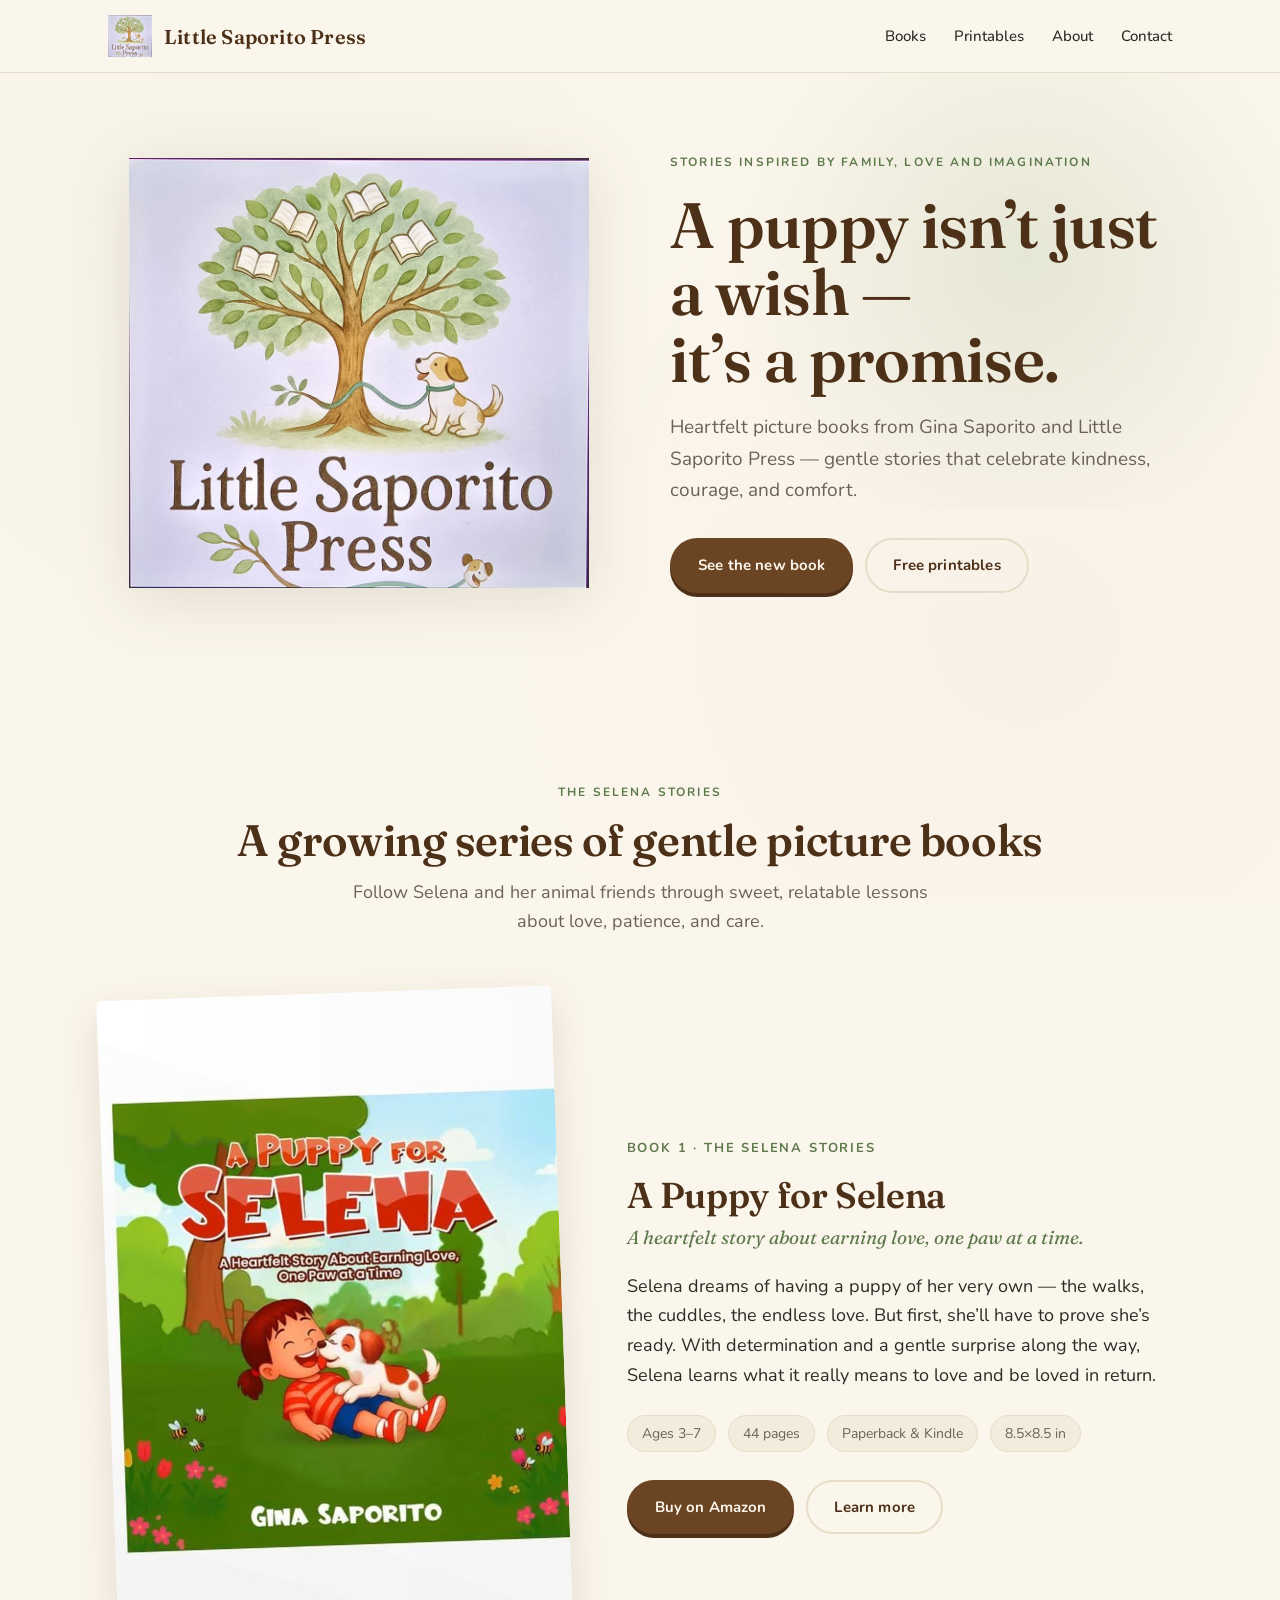
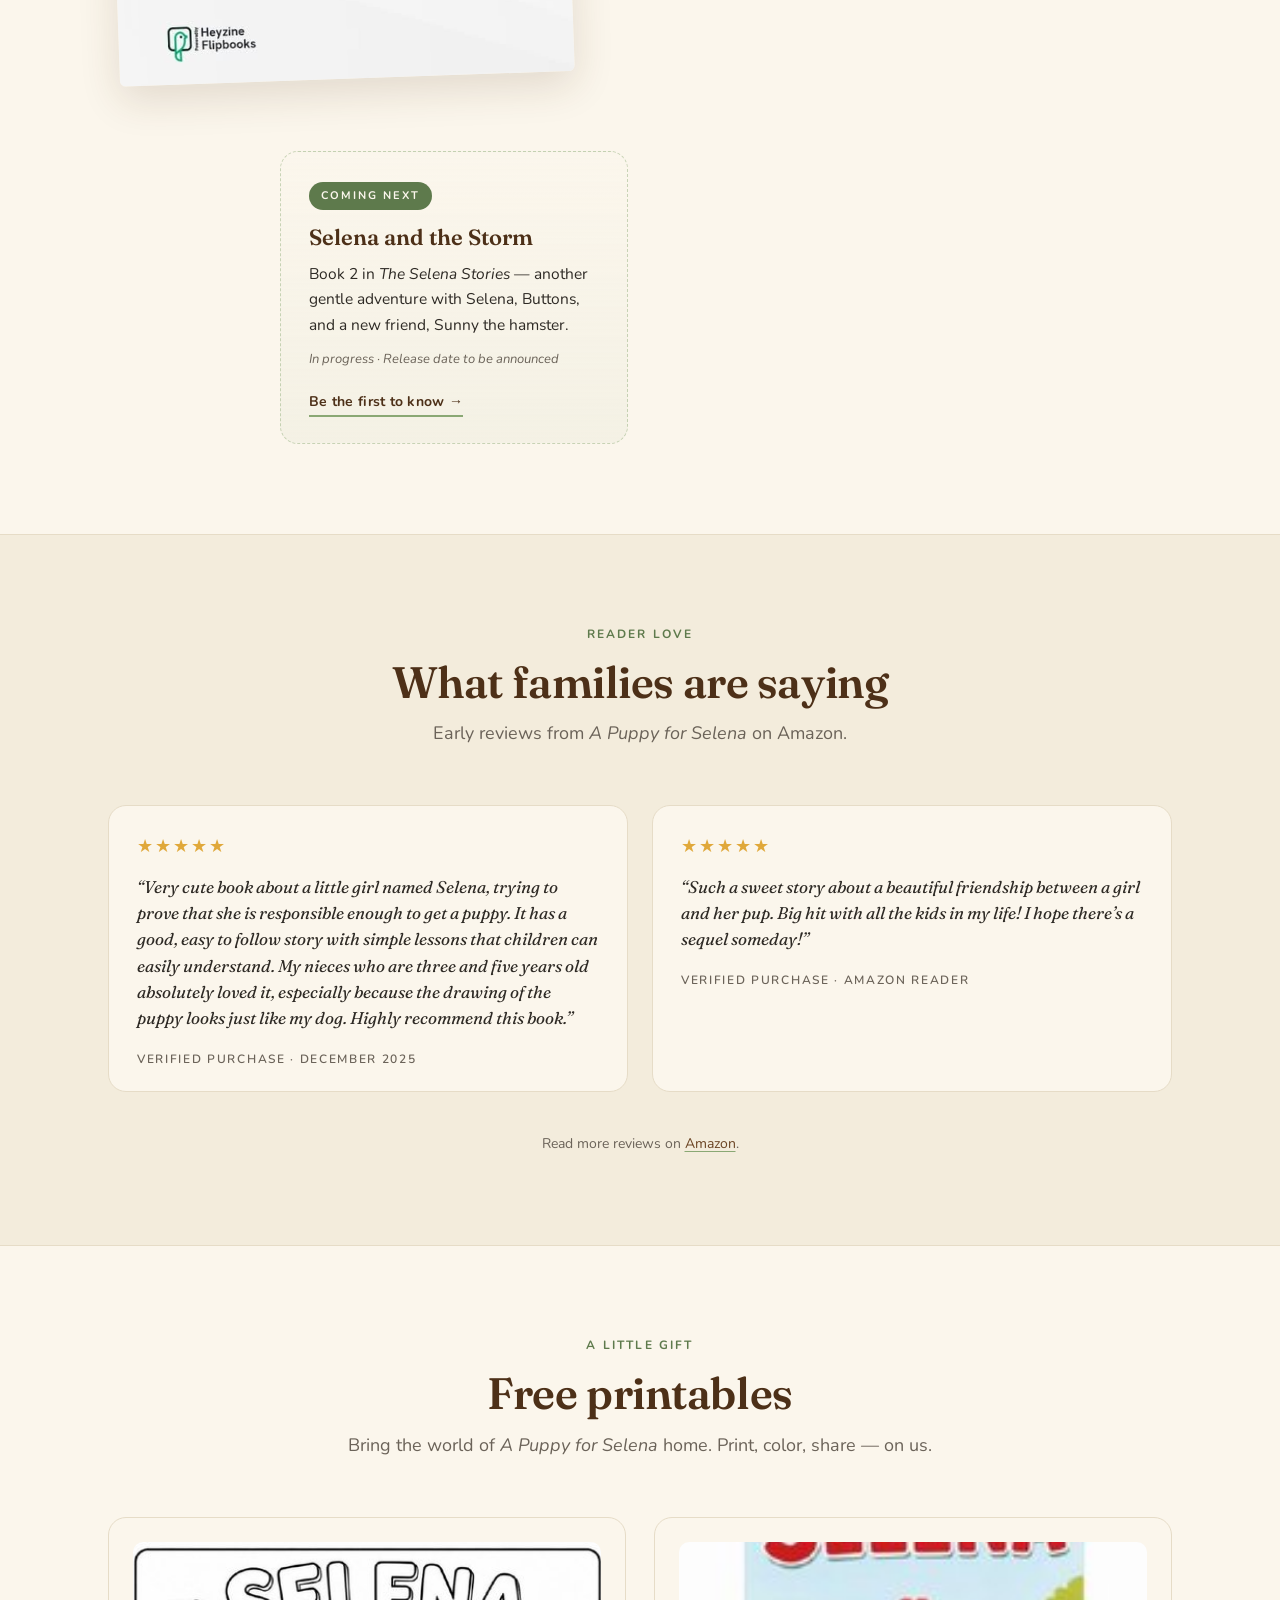
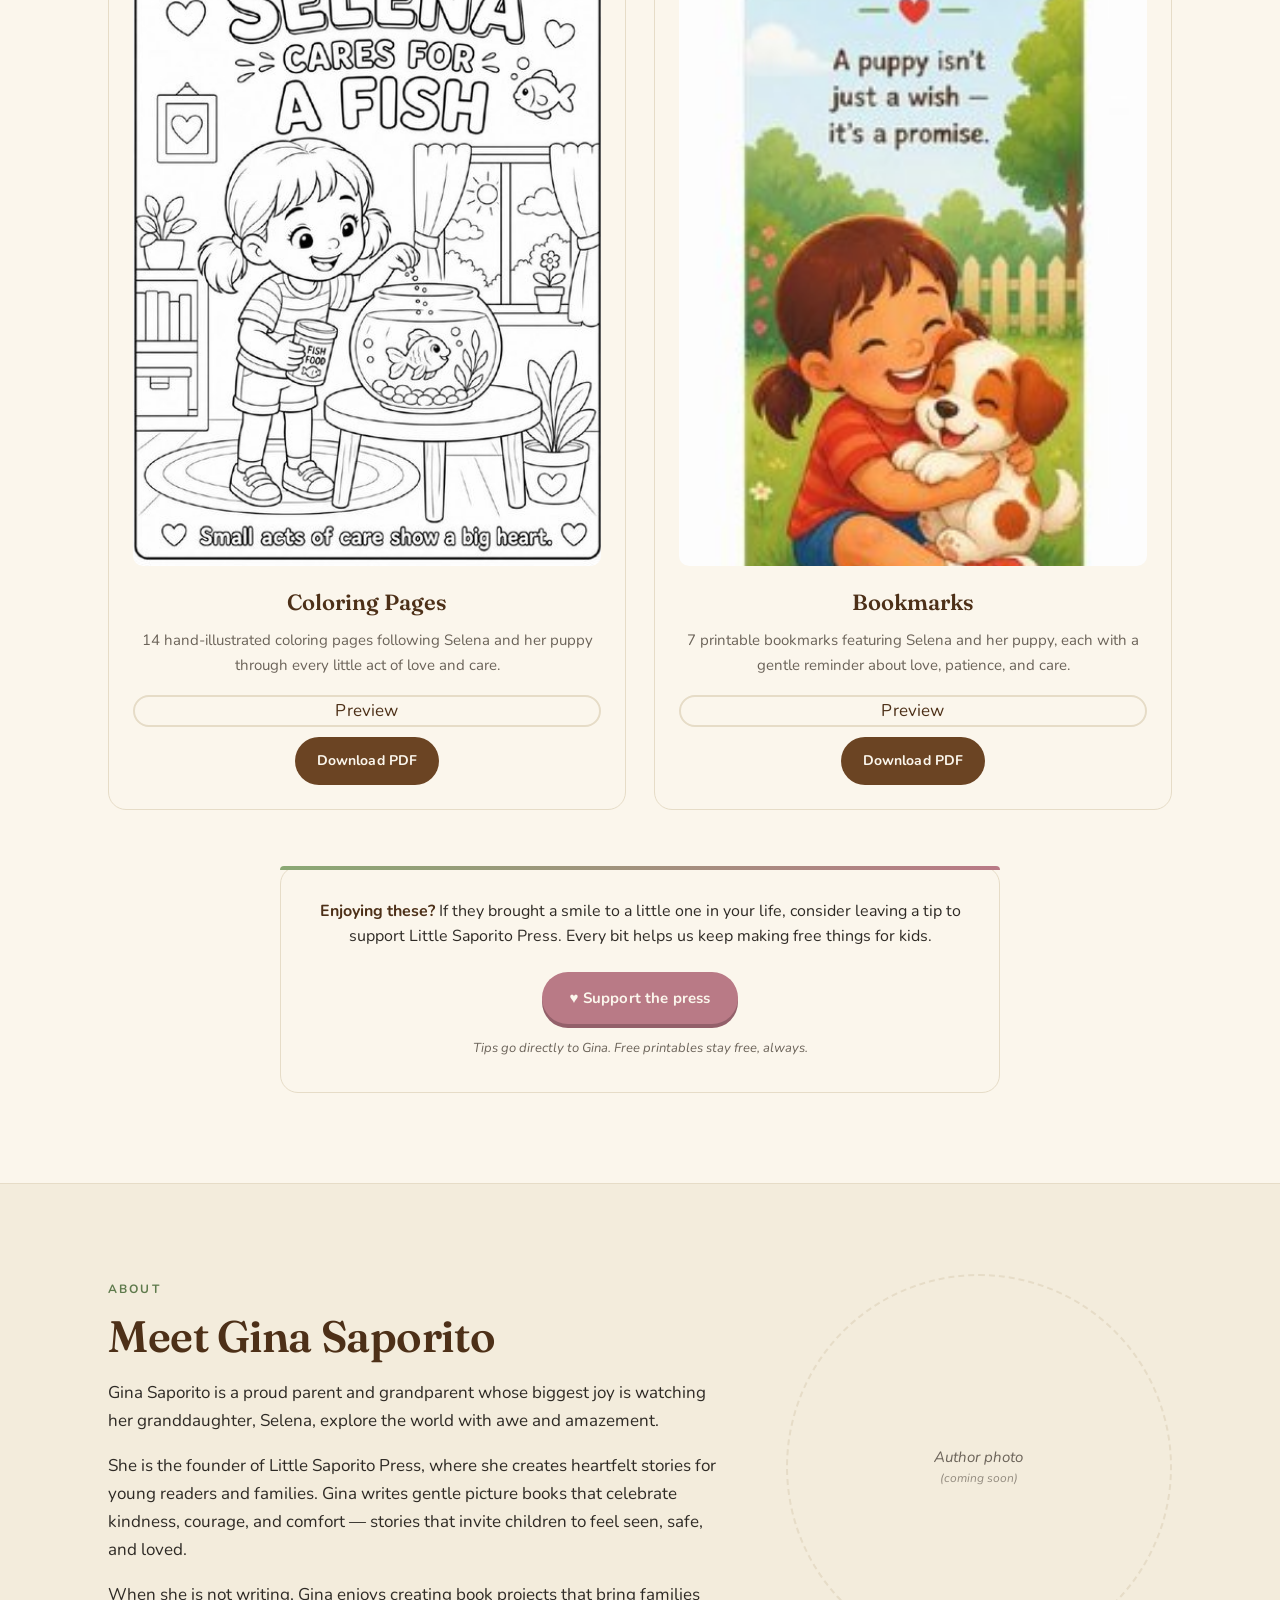
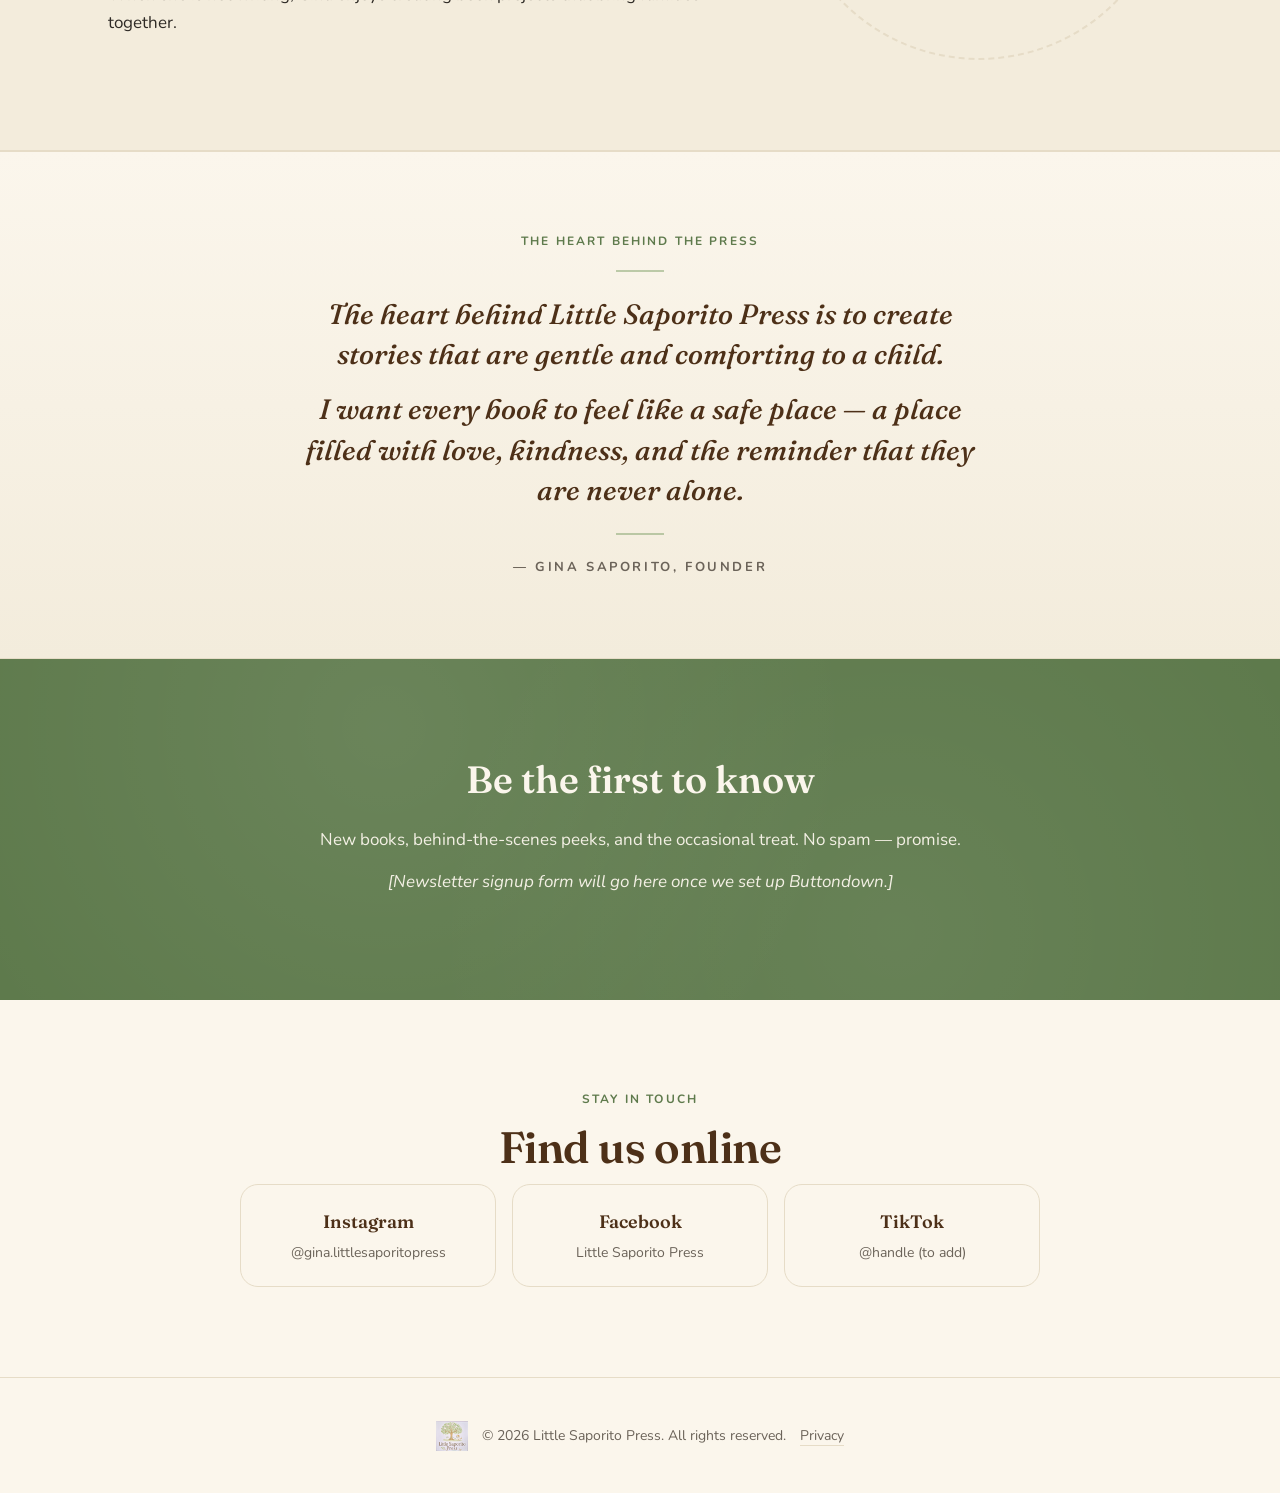
==== index.html @ 1e05969a "second.5 update" ====
<!DOCTYPE html>
<html lang="en">
<head>
  <meta charset="UTF-8" />
  <meta name="viewport" content="width=device-width, initial-scale=1.0" />

  <!-- SEO basics -->
  <title>Little Saporito Press &mdash; Children&rsquo;s Books by Gina Saporito</title>
  <meta name="description" content="Stories inspired by family, love and imagination. Gentle picture books, free printable coloring pages, and bookmarks by Gina Saporito and Little Saporito Press, home of A Puppy for Selena and The Selena Stories." />
  <meta name="author" content="Gina Saporito" />
  <link rel="canonical" href="https://littlesaporitopress.com/" />

  <!-- Favicons -->
  <link rel="icon" type="image/png" sizes="32x32" href="images/favicon-32.png" />
  <link rel="apple-touch-icon" sizes="180x180" href="images/favicon-180.png" />

  <!-- Open Graph (Facebook, LinkedIn, iMessage, Slack, etc.) -->
  <meta property="og:type" content="website" />
  <meta property="og:url" content="https://littlesaporitopress.com/" />
  <meta property="og:title" content="Little Saporito Press &mdash; Children&rsquo;s Books by Gina Saporito" />
  <meta property="og:description" content="Stories inspired by family, love and imagination. Free printables and the picture book A Puppy for Selena." />
  <meta property="og:image" content="https://littlesaporitopress.com/images/og-share.jpg" />
  <meta property="og:image:width" content="1200" />
  <meta property="og:image:height" content="630" />
  <meta property="og:site_name" content="Little Saporito Press" />

  <!-- Twitter Card -->
  <meta name="twitter:card" content="summary_large_image" />
  <meta name="twitter:title" content="Little Saporito Press &mdash; Children&rsquo;s Books by Gina Saporito" />
  <meta name="twitter:description" content="Stories inspired by family, love and imagination. Home of A Puppy for Selena." />
  <meta name="twitter:image" content="https://littlesaporitopress.com/images/og-share.jpg" />

  <!-- Structured data: tells Google this is an author/publisher site -->
  <script type="application/ld+json">
  {
    "@context": "https://schema.org",
    "@type": "Organization",
    "name": "Little Saporito Press",
    "url": "https://littlesaporitopress.com/",
    "logo": "https://littlesaporitopress.com/images/logo.png",
    "founder": {
      "@type": "Person",
      "name": "Gina Saporito"
    },
    "sameAs": [
      "https://www.instagram.com/gina.littlesaporitopress",
      "https://www.facebook.com/people/Little-Saporito-Press/61582445733881/"
    ]
  }
  </script>

  <!-- Fonts: Fraunces is a warm, storybook-feeling serif; Nunito is rounded and friendly for body text -->
  <link rel="preconnect" href="https://fonts.googleapis.com" />
  <link rel="preconnect" href="https://fonts.gstatic.com" crossorigin />
  <link href="https://fonts.googleapis.com/css2?family=Fraunces:opsz,wght@9..144,500;9..144,600;9..144,700&family=Nunito:wght@400;500;600;700&display=swap" rel="stylesheet" />

  <link rel="stylesheet" href="style.css" />
</head>
<body>
  <header class="site-header">
    <div class="container header-inner">
      <a href="#top" class="logo-link" aria-label="Little Saporito Press home">
        <img src="images/logo.png" alt="" class="logo-mark" />
        <span class="logo-text">Little Saporito Press</span>
      </a>
      <nav class="nav" aria-label="Main">
        <a href="#books">Books</a>
        <a href="#printables">Printables</a>
        <a href="#about">About</a>
        <a href="#contact">Contact</a>
      </nav>
    </div>
  </header>

  <main id="top">
    <!-- HERO -->
    <section class="hero">
      <div class="container hero-inner">
        <div class="hero-art">
          <img src="images/logo.png" alt="Little Saporito Press logo: a watercolor tree with open books in its leaves and a small puppy on a leash beneath it." />
        </div>
        <div class="hero-copy">
          <p class="eyebrow">Stories inspired by family, love and imagination</p>
          <h1 class="hero-title">A puppy isn&rsquo;t just a wish &mdash;<br/>it&rsquo;s a promise.</h1>
          <p class="hero-tagline">Heartfelt picture books from Gina Saporito and Little Saporito Press &mdash; gentle stories that celebrate kindness, courage, and comfort.</p>
          <div class="hero-actions">
            <a href="#books" class="btn btn-primary">See the new book</a>
            <a href="#printables" class="btn btn-ghost">Free printables</a>
          </div>
        </div>
      </div>
      <!-- soft watercolor-paper feel handled in CSS -->
    </section>

    <!-- BOOKS -->
    <section id="books" class="section">
      <div class="container">
        <p class="section-eyebrow">The Selena Stories</p>
        <h2 class="section-title">A growing series of gentle picture books</h2>
        <p class="section-sub">Follow Selena and her animal friends through sweet, relatable lessons about love, patience, and care.</p>

        <div class="feature-book">
          <a href="book-puppy-for-selena.html" class="feature-book-cover">
            <img src="images/book-cover-puppy-for-selena.png" alt="Cover of A Puppy for Selena: a smiling girl in a red striped shirt being licked on the cheek by a brown and white puppy in a sunny park." />
          </a>
          <div class="feature-book-info">
            <p class="book-meta">Book 1 &middot; The Selena Stories</p>
            <h3 class="feature-book-title">A Puppy for Selena</h3>
            <p class="book-tagline">A heartfelt story about earning love, one paw at a time.</p>
            <p class="book-blurb">Selena dreams of having a puppy of her very own &mdash; the walks, the cuddles, the endless love. But first, she&rsquo;ll have to prove she&rsquo;s ready. With determination and a gentle surprise along the way, Selena learns what it really means to love and be loved in return.</p>
            <ul class="book-quick-facts">
              <li>Ages 3&ndash;7</li>
              <li>44 pages</li>
              <li>Paperback &amp; Kindle</li>
              <li>8.5&times;8.5 in</li>
            </ul>
            <div class="hero-actions">
              <a href="https://www.amazon.com/dp/B0G4F6BZ5H" target="_blank" rel="noopener" class="btn btn-primary">Buy on Amazon</a>
              <a href="book-puppy-for-selena.html" class="btn btn-ghost">Learn more</a>
            </div>
          </div>
        </div>

        <!-- Coming next: Book 2 teaser -->
        <div class="series-strip series-strip-single">
          <article class="series-card series-card-upcoming">
            <div class="series-card-tag series-card-tag-soon">Coming next</div>
            <h3 class="series-card-title">Selena and the Storm</h3>
            <p class="series-card-desc">Book 2 in <em>The Selena Stories</em> &mdash; another gentle adventure with Selena, Buttons, and a new friend, Sunny the hamster.</p>
            <p class="series-card-meta">In progress &middot; Release date to be announced</p>
            <a href="#contact" class="link-arrow">Be the first to know &rarr;</a>
          </article>
        </div>
      </div>
    </section>

    <!-- READER LOVE / TESTIMONIALS -->
    <section class="section section-alt">
      <div class="container">
        <p class="section-eyebrow">Reader love</p>
        <h2 class="section-title">What families are saying</h2>
        <p class="section-sub">Early reviews from <em>A Puppy for Selena</em> on Amazon.</p>

        <div class="reviews-grid">
          <article class="review-card">
            <div class="review-stars" aria-label="Five out of five stars">&#9733;&#9733;&#9733;&#9733;&#9733;</div>
            <p class="review-text">&ldquo;Very cute book about a little girl named Selena, trying to prove that she is responsible enough to get a puppy. It has a good, easy to follow story with simple lessons that children can easily understand. My nieces who are three and five years old absolutely loved it, especially because the drawing of the puppy looks just like my dog. Highly recommend this book.&rdquo;</p>
            <p class="review-meta">Verified purchase &middot; December 2025</p>
          </article>
          <article class="review-card">
            <div class="review-stars" aria-label="Five out of five stars">&#9733;&#9733;&#9733;&#9733;&#9733;</div>
            <p class="review-text">&ldquo;Such a sweet story about a beautiful friendship between a girl and her pup. Big hit with all the kids in my life! I hope there&rsquo;s a sequel someday!&rdquo;</p>
            <p class="review-meta">Verified purchase &middot; Amazon reader</p>
          </article>
        </div>

        <p class="reviews-footnote">Read more reviews on <a href="https://www.amazon.com/dp/B0G4F6BZ5H" target="_blank" rel="noopener">Amazon</a>.</p>
      </div>
    </section>

    <!-- FREE PRINTABLES -->
    <section id="printables" class="section">
      <div class="container">
        <p class="section-eyebrow">A little gift</p>
        <h2 class="section-title">Free printables</h2>
        <p class="section-sub">Bring the world of <em>A Puppy for Selena</em> home. Print, color, share &mdash; on us.</p>

        <div class="card-grid">
          <article class="card">
            <button type="button" class="card-image card-preview-trigger" data-pdf="downloads/a-puppy-for-selena-coloring-pages.pdf" data-title="Coloring Pages" aria-label="Preview the coloring pages PDF">
              <img src="images/printables/coloring-preview.jpg" alt="Preview of a coloring page from A Puppy for Selena: Selena feeding a goldfish, with the words 'Small acts of care show a big heart.'" />
              <span class="preview-overlay" aria-hidden="true">
                <span class="preview-overlay-icon">&#128270;</span>
                <span class="preview-overlay-label">Click to preview</span>
              </span>
            </button>
            <h3>Coloring Pages</h3>
            <p>14 hand-illustrated coloring pages following Selena and her puppy through every little act of love and care.</p>
            <div class="card-actions">
              <button type="button" class="btn btn-ghost btn-small card-preview-trigger" data-pdf="downloads/a-puppy-for-selena-coloring-pages.pdf" data-title="Coloring Pages">Preview</button>
              <a href="downloads/a-puppy-for-selena-coloring-pages.pdf" download class="btn btn-small">Download PDF</a>
            </div>
          </article>
          <article class="card">
            <button type="button" class="card-image card-preview-trigger" data-pdf="downloads/a-puppy-for-selena-bookmarks.pdf" data-title="Bookmarks" aria-label="Preview the bookmarks PDF">
              <img src="images/printables/bookmarks-preview.jpg" alt="Preview of a printable bookmark featuring Selena hugging her puppy, with the line 'A puppy isn't just a wish — it's a promise.'" />
              <span class="preview-overlay" aria-hidden="true">
                <span class="preview-overlay-icon">&#128270;</span>
                <span class="preview-overlay-label">Click to preview</span>
              </span>
            </button>
            <h3>Bookmarks</h3>
            <p>7 printable bookmarks featuring Selena and her puppy, each with a gentle reminder about love, patience, and care.</p>
            <div class="card-actions">
              <button type="button" class="btn btn-ghost btn-small card-preview-trigger" data-pdf="downloads/a-puppy-for-selena-bookmarks.pdf" data-title="Bookmarks">Preview</button>
              <a href="downloads/a-puppy-for-selena-bookmarks.pdf" download class="btn btn-small">Download PDF</a>
            </div>
          </article>
        </div>

        <!-- Soft support callout -->
        <div class="support-callout">
          <p class="support-text">
            <strong>Enjoying these?</strong>
            If they brought a smile to a little one in your life, consider leaving a tip to support Little Saporito Press. Every bit helps us keep making free things for kids.
          </p>
          <a href="https://ko-fi.com/littlesaporitopress" target="_blank" rel="noopener" class="btn btn-support">
            <span aria-hidden="true">&#9829;</span> Support the press
          </a>
          <p class="support-note">Tips go directly to Gina. Free printables stay free, always.</p>
        </div>
      </div>
    </section>

    <!-- ABOUT -->
    <section id="about" class="section section-alt">
      <div class="container about-grid">
        <div class="about-text">
          <p class="section-eyebrow">About</p>
          <h2 class="section-title section-title-left">Meet Gina Saporito</h2>
          <p>Gina Saporito is a proud parent and grandparent whose biggest joy is watching her granddaughter, Selena, explore the world with awe and amazement.</p>
          <p>She is the founder of Little Saporito Press, where she creates heartfelt stories for young readers and families. Gina writes gentle picture books that celebrate kindness, courage, and comfort &mdash; stories that invite children to feel seen, safe, and loved.</p>
          <p>When she is not writing, Gina enjoys creating book projects that bring families together.</p>
        </div>
        <div class="about-aside">
          <div class="about-photo placeholder">Author photo<br/><span class="placeholder-sub">(coming soon)</span></div>
        </div>
      </div>
    </section>

    <!-- MISSION / HEART BEHIND THE PRESS -->
    <section class="section section-mission">
      <div class="container mission-wrap">
        <p class="section-eyebrow">The heart behind the press</p>
        <blockquote class="mission-quote">
          <p>The heart behind Little Saporito Press is to create stories that are gentle and comforting to a child.</p>
          <p>I want every book to feel like a safe place &mdash; a place filled with love, kindness, and the reminder that they are never alone.</p>
        </blockquote>
        <p class="mission-attribution">&mdash; Gina Saporito, founder</p>
      </div>
    </section>

    <!-- NEWSLETTER -->
    <section class="section section-accent">
      <div class="container newsletter">
        <h2>Be the first to know</h2>
        <p>New books, behind-the-scenes peeks, and the occasional treat. No spam &mdash; promise.</p>
        <p class="placeholder-note">[Newsletter signup form will go here once we set up Buttondown.]</p>
      </div>
    </section>

    <!-- CONTACT / SOCIALS -->
    <section id="contact" class="section">
      <div class="container contact">
        <p class="section-eyebrow">Stay in touch</p>
        <h2 class="section-title">Find us online</h2>
        <ul class="social-list">
          <li>
            <a href="https://www.instagram.com/gina.littlesaporitopress" target="_blank" rel="noopener">
              <span class="social-name">Instagram</span>
              <span class="social-handle">@gina.littlesaporitopress</span>
            </a>
          </li>
          <li>
            <a href="https://www.facebook.com/people/Little-Saporito-Press/61582445733881/" target="_blank" rel="noopener">
              <span class="social-name">Facebook</span>
              <span class="social-handle">Little Saporito Press</span>
            </a>
          </li>
          <li>
            <a href="#" target="_blank" rel="noopener">
              <span class="social-name">TikTok</span>
              <span class="social-handle">@handle (to add)</span>
            </a>
          </li>
        </ul>
      </div>
    </section>
  </main>

  <footer class="site-footer">
    <div class="container footer-inner">
      <img src="images/logo.png" alt="" class="footer-mark" />
      <p>&copy; <span id="year"></span> Little Saporito Press. All rights reserved.</p>
      <p class="footer-links"><a href="privacy.html">Privacy</a></p>
    </div>
  </footer>

  <!-- PDF Preview Modal -->
  <div class="pdf-modal" id="pdfModal" aria-hidden="true" role="dialog" aria-modal="true" aria-labelledby="pdfModalTitle">
    <div class="pdf-modal-backdrop" data-close-modal></div>
    <div class="pdf-modal-panel" role="document">
      <div class="pdf-modal-header">
        <h2 class="pdf-modal-title" id="pdfModalTitle">Preview</h2>
        <div class="pdf-modal-actions">
          <a href="#" class="btn btn-small pdf-modal-download" download>Download PDF</a>
          <a href="#" class="btn btn-ghost btn-small pdf-modal-newtab" target="_blank" rel="noopener">Open in new tab</a>
          <button type="button" class="pdf-modal-close" aria-label="Close preview" data-close-modal>&times;</button>
        </div>
      </div>
      <div class="pdf-modal-frame-wrap">
        <iframe class="pdf-modal-iframe" title="PDF preview"></iframe>
      </div>
    </div>
  </div>

  <script src="script.js"></script>
</body>
</html>
---- style.css ----
/* =====================================================
   Little Saporito Press
   Storybook-feeling palette pulled from the logo:
   sage green, warm cream paper, tree-bark brown,
   a touch of dusty rose accent.
   ===================================================== */

:root {
  /* Colors */
  --paper:        #fbf6ec;   /* warm cream, like aged book paper */
  --paper-soft:   #f3ecdc;   /* slightly deeper for alt sections */
  --ink:          #2e2a25;   /* warm near-black for body text */
  --ink-soft:     #6b6359;   /* muted brown-grey for secondary text */
  --bark:         #6b4423;   /* tree-bark brown, primary accent */
  --bark-deep:    #4d3018;   /* darker hover state */
  --leaf:         #8aa874;   /* sage green from the leaves */
  --leaf-deep:    #5e7a4c;   /* deeper sage */
  --rose:         #b97a86;   /* dusty rose from the logo border */
  --line:         #e6dcc7;   /* subtle border lines */

  /* Type */
  --font-display: "Fraunces", Georgia, "Iowan Old Style", serif;
  --font-body:    "Nunito", -apple-system, BlinkMacSystemFont, "Segoe UI", sans-serif;

  /* Layout */
  --radius:       10px;
  --radius-lg:    18px;
  --max-width:    1120px;
  --shadow-soft:  0 6px 24px rgba(77, 48, 24, 0.08);
  --shadow-lift:  0 14px 40px rgba(77, 48, 24, 0.14);
}

* { box-sizing: border-box; }

html { scroll-behavior: smooth; }

body {
  margin: 0;
  font-family: var(--font-body);
  font-size: 17px;
  line-height: 1.65;
  color: var(--ink);
  background-color: var(--paper);
  /* Subtle paper-grain texture using layered radial gradients — no images needed */
  background-image:
    radial-gradient(circle at 20% 30%, rgba(138, 168, 116, 0.05) 0%, transparent 40%),
    radial-gradient(circle at 80% 70%, rgba(185, 122, 134, 0.04) 0%, transparent 45%);
  background-attachment: fixed;
}

img { max-width: 100%; height: auto; display: block; }

.container {
  max-width: var(--max-width);
  margin: 0 auto;
  padding: 0 28px;
}

/* ---------- Header ---------- */
.site-header {
  position: sticky;
  top: 0;
  z-index: 50;
  background: rgba(251, 246, 236, 0.92);
  backdrop-filter: blur(8px);
  -webkit-backdrop-filter: blur(8px);
  border-bottom: 1px solid var(--line);
}
.header-inner {
  display: flex;
  align-items: center;
  justify-content: space-between;
  padding: 14px 28px;
}
.logo-link {
  display: flex;
  align-items: center;
  gap: 12px;
  text-decoration: none;
  color: var(--bark-deep);
}
.logo-mark {
  width: 44px;
  height: 44px;
  object-fit: contain;
}
.logo-text {
  font-family: var(--font-display);
  font-weight: 600;
  font-size: 20px;
  letter-spacing: 0.01em;
}
.nav { display: flex; gap: 28px; }
.nav a {
  text-decoration: none;
  color: var(--ink);
  font-weight: 500;
  font-size: 15px;
  position: relative;
  padding: 4px 0;
}
.nav a::after {
  content: "";
  position: absolute;
  left: 0; right: 0; bottom: -2px;
  height: 2px;
  background: var(--leaf);
  transform: scaleX(0);
  transform-origin: left;
  transition: transform 0.25s ease;
}
.nav a:hover { color: var(--bark-deep); }
.nav a:hover::after { transform: scaleX(1); }

/* ---------- Hero ---------- */
.hero {
  padding: 80px 0 100px;
  position: relative;
  overflow: hidden;
}
.hero::before {
  /* soft sage glow behind the logo art */
  content: "";
  position: absolute;
  top: -10%;
  right: -10%;
  width: 60%;
  height: 80%;
  background: radial-gradient(circle, rgba(138, 168, 116, 0.18) 0%, transparent 65%);
  pointer-events: none;
  z-index: 0;
}
.hero-inner {
  display: grid;
  grid-template-columns: 1fr 1fr;
  gap: 60px;
  align-items: center;
  position: relative;
  z-index: 1;
}
.hero-art {
  display: flex;
  justify-content: center;
  align-items: center;
}
.hero-art img {
  max-width: 460px;
  width: 100%;
  filter: drop-shadow(0 12px 30px rgba(77, 48, 24, 0.12));
  animation: float 8s ease-in-out infinite;
}
@keyframes float {
  0%, 100% { transform: translateY(0); }
  50%      { transform: translateY(-10px); }
}
.eyebrow {
  text-transform: uppercase;
  letter-spacing: 0.18em;
  font-size: 12px;
  font-weight: 700;
  color: var(--leaf-deep);
  margin: 0 0 18px;
}
.hero-title {
  font-family: var(--font-display);
  font-weight: 600;
  font-size: clamp(40px, 5.5vw, 64px);
  line-height: 1.05;
  letter-spacing: -0.01em;
  margin: 0 0 20px;
  color: var(--bark-deep);
}
.hero-tagline {
  font-size: 19px;
  color: var(--ink-soft);
  max-width: 520px;
  margin: 0 0 32px;
}
.hero-actions {
  display: flex;
  gap: 12px;
  flex-wrap: wrap;
}

/* ---------- Buttons ---------- */
.btn {
  display: inline-block;
  padding: 13px 26px;
  border-radius: 999px;
  font-family: var(--font-body);
  font-weight: 700;
  font-size: 15px;
  text-decoration: none;
  border: 2px solid transparent;
  cursor: pointer;
  transition: transform 0.15s ease, background 0.2s ease, color 0.2s ease, border-color 0.2s ease, box-shadow 0.2s ease;
  letter-spacing: 0.01em;
}
.btn-primary {
  background: var(--bark);
  color: var(--paper);
  box-shadow: 0 4px 0 var(--bark-deep);
}
.btn-primary:hover {
  background: var(--bark-deep);
  transform: translateY(-2px);
  box-shadow: 0 6px 0 var(--bark-deep);
}
.btn-primary:active { transform: translateY(2px); box-shadow: 0 2px 0 var(--bark-deep); }
.btn-ghost {
  background: transparent;
  color: var(--bark-deep);
  border-color: var(--line);
}
.btn-ghost:hover {
  border-color: var(--bark);
  background: rgba(107, 68, 35, 0.04);
}
.btn-small {
  padding: 10px 20px;
  font-size: 14px;
  background: var(--bark);
  color: var(--paper);
  border-radius: 999px;
  text-decoration: none;
  display: inline-block;
  font-weight: 700;
  transition: background 0.2s ease;
}
.btn-small:hover { background: var(--bark-deep); }

/* ---------- Sections ---------- */
.section {
  padding: 90px 0;
  position: relative;
}
.section-alt {
  background: var(--paper-soft);
  border-top: 1px solid var(--line);
  border-bottom: 1px solid var(--line);
}
.section-accent {
  background: var(--leaf-deep);
  color: var(--paper);
  text-align: center;
  position: relative;
  overflow: hidden;
}
.section-accent::before {
  content: "";
  position: absolute;
  inset: 0;
  background: radial-gradient(circle at 30% 20%, rgba(255,255,255,0.08) 0%, transparent 50%),
              radial-gradient(circle at 70% 80%, rgba(255,255,255,0.06) 0%, transparent 50%);
  pointer-events: none;
}
.section-eyebrow {
  text-transform: uppercase;
  letter-spacing: 0.18em;
  font-size: 12px;
  font-weight: 700;
  color: var(--leaf-deep);
  margin: 0 0 12px;
  text-align: center;
}
.section-title {
  font-family: var(--font-display);
  font-weight: 600;
  font-size: clamp(32px, 4vw, 44px);
  line-height: 1.15;
  margin: 0 0 12px;
  text-align: center;
  color: var(--bark-deep);
  letter-spacing: -0.01em;
}
.section-title-left { text-align: left; }
.section-sub {
  text-align: center;
  font-size: 18px;
  color: var(--ink-soft);
  max-width: 600px;
  margin: 0 auto 56px;
}

/* ---------- Featured book layout ---------- */
.feature-book {
  display: grid;
  grid-template-columns: 1fr 1.2fr;
  gap: 64px;
  align-items: center;
  margin-top: 40px;
}
.feature-book-cover {
  position: relative;
}
.feature-book-cover img {
  border-radius: 6px;
  box-shadow: var(--shadow-lift);
  transform: rotate(-2deg);
  transition: transform 0.4s ease;
}
.feature-book-cover:hover img { transform: rotate(0deg) scale(1.02); }
.book-meta {
  font-size: 13px;
  text-transform: uppercase;
  letter-spacing: 0.14em;
  color: var(--leaf-deep);
  font-weight: 700;
  margin: 0 0 16px;
}
.book-blurb {
  font-size: 18px;
  margin: 0 0 24px;
  color: var(--ink);
}
.book-quick-facts {
  list-style: none;
  padding: 0;
  margin: 0 0 28px;
  display: flex;
  flex-wrap: wrap;
  gap: 12px;
}
.book-quick-facts li {
  background: var(--paper-soft);
  border: 1px solid var(--line);
  padding: 6px 14px;
  border-radius: 999px;
  font-size: 14px;
  color: var(--ink-soft);
}

/* ---------- Card grid (shop) ---------- */
.card-grid {
  display: grid;
  grid-template-columns: repeat(auto-fit, minmax(280px, 1fr));
  gap: 28px;
}
.card {
  background: var(--paper);
  border: 1px solid var(--line);
  border-radius: var(--radius-lg);
  padding: 24px;
  text-align: center;
  transition: transform 0.25s ease, box-shadow 0.25s ease;
}
.card:hover {
  transform: translateY(-4px);
  box-shadow: var(--shadow-soft);
}
.card h3 {
  font-family: var(--font-display);
  font-weight: 600;
  margin: 18px 0 8px;
  font-size: 22px;
  color: var(--bark-deep);
}
.card p {
  color: var(--ink-soft);
  margin: 0 0 18px;
  font-size: 15px;
}
.card-image {
  aspect-ratio: 3/4;
  border-radius: var(--radius);
  background: var(--paper-soft);
  display: flex;
  align-items: center;
  justify-content: center;
  color: var(--ink-soft);
  font-size: 14px;
  overflow: hidden;
}
/* Only show dashed border on actual placeholders */
.card-image.placeholder {
  border: 2px dashed var(--line);
  font-style: italic;
}
/* When the card-image contains a real image, fill the box */
.card-image img {
  width: 100%;
  height: 100%;
  object-fit: cover;
  display: block;
  transition: transform 0.4s ease;
}
.card:hover .card-image img {
  transform: scale(1.04);
}

/* ---------- Support / Ko-fi callout ---------- */
.support-callout {
  margin-top: 56px;
  background: var(--paper);
  border: 1px solid var(--line);
  border-radius: var(--radius-lg);
  padding: 32px 36px;
  text-align: center;
  max-width: 720px;
  margin-left: auto;
  margin-right: auto;
  position: relative;
}
.support-callout::before {
  content: "";
  position: absolute;
  top: -1px; left: -1px; right: -1px;
  height: 4px;
  background: linear-gradient(90deg, var(--leaf), var(--rose));
  border-radius: var(--radius-lg) var(--radius-lg) 0 0;
}
.support-text {
  font-size: 16px;
  color: var(--ink);
  margin: 0 0 22px;
  line-height: 1.6;
}
.support-text strong {
  color: var(--bark-deep);
  font-weight: 700;
}
.btn-support {
  display: inline-block;
  background: var(--rose);
  color: var(--paper);
  padding: 12px 26px;
  border-radius: 999px;
  font-weight: 700;
  font-size: 15px;
  text-decoration: none;
  border: 2px solid transparent;
  transition: transform 0.15s ease, background 0.2s ease, box-shadow 0.2s ease;
  box-shadow: 0 4px 0 #93606a;
}
.btn-support:hover {
  background: #a86974;
  transform: translateY(-2px);
  box-shadow: 0 6px 0 #93606a;
}
.btn-support:active {
  transform: translateY(2px);
  box-shadow: 0 2px 0 #93606a;
}
.support-note {
  margin: 14px 0 0;
  font-size: 13px;
  color: var(--ink-soft);
  font-style: italic;
}

/* ---------- About ---------- */
.about-grid {
  display: grid;
  grid-template-columns: 1.6fr 1fr;
  gap: 60px;
  align-items: center;
}
.about-text .section-eyebrow { text-align: left; }
.about-photo {
  aspect-ratio: 1;
  border-radius: 50%;
  background: var(--paper-soft);
  display: flex;
  flex-direction: column;
  align-items: center;
  justify-content: center;
  color: var(--ink-soft);
  font-size: 15px;
  border: 2px dashed var(--line);
  font-style: italic;
  text-align: center;
  padding: 20px;
}
.placeholder-sub { font-size: 12px; opacity: 0.7; }

/* ---------- Newsletter ---------- */
.newsletter { position: relative; z-index: 1; }
.newsletter h2 {
  font-family: var(--font-display);
  font-weight: 600;
  font-size: clamp(28px, 3.5vw, 38px);
  margin: 0 0 14px;
  color: var(--paper);
}
.newsletter p {
  margin: 0 0 14px;
  opacity: 0.95;
  font-size: 17px;
}
.placeholder-note { font-style: italic; opacity: 0.85; font-size: 14px; }

/* ---------- Contact ---------- */
.social-list {
  list-style: none;
  padding: 0;
  margin: 0;
  display: grid;
  grid-template-columns: repeat(auto-fit, minmax(240px, 1fr));
  gap: 16px;
  max-width: 800px;
  margin-left: auto;
  margin-right: auto;
}
.social-list a {
  display: block;
  text-align: center;
  padding: 22px 18px;
  text-decoration: none;
  background: var(--paper);
  border: 1px solid var(--line);
  border-radius: var(--radius-lg);
  color: var(--ink);
  transition: transform 0.2s ease, border-color 0.2s ease, box-shadow 0.2s ease;
}
.social-list a:hover {
  transform: translateY(-3px);
  border-color: var(--leaf);
  box-shadow: var(--shadow-soft);
}
.social-name {
  display: block;
  font-family: var(--font-display);
  font-weight: 600;
  font-size: 18px;
  color: var(--bark-deep);
  margin-bottom: 4px;
}
.social-handle {
  display: block;
  font-size: 14px;
  color: var(--ink-soft);
}

/* ---------- Footer ---------- */
.site-footer {
  border-top: 1px solid var(--line);
  padding: 32px 0;
  background: var(--paper);
}
.footer-inner {
  display: flex;
  align-items: center;
  justify-content: center;
  gap: 14px;
  font-size: 14px;
  color: var(--ink-soft);
  flex-wrap: wrap;
}
.footer-mark {
  width: 32px;
  height: 32px;
  object-fit: contain;
  opacity: 0.7;
}
.footer-links { margin: 0; }
.footer-links a {
  color: var(--ink-soft);
  text-decoration: none;
  border-bottom: 1px solid var(--line);
  transition: color 0.2s ease, border-color 0.2s ease;
}
.footer-links a:hover {
  color: var(--bark-deep);
  border-color: var(--bark);
}

/* ---------- Breadcrumb (book detail page) ---------- */
.breadcrumb-wrap {
  background: var(--paper-soft);
  border-bottom: 1px solid var(--line);
  padding: 14px 0;
}
.breadcrumb {
  margin: 0;
  font-size: 14px;
  color: var(--ink-soft);
  display: flex;
  align-items: center;
  gap: 8px;
  flex-wrap: wrap;
}
.breadcrumb a {
  color: var(--ink-soft);
  text-decoration: none;
}
.breadcrumb a:hover { color: var(--bark-deep); }
.breadcrumb span { opacity: 0.6; }

/* ---------- Book detail hero ---------- */
.book-hero { padding: 70px 0 60px; }
.book-hero-inner {
  display: grid;
  grid-template-columns: 1fr 1.4fr;
  gap: 60px;
  align-items: center;
}
.book-hero-cover img {
  border-radius: 6px;
  box-shadow: var(--shadow-lift);
  transform: rotate(-1.5deg);
  transition: transform 0.4s ease;
  max-width: 380px;
  margin: 0 auto;
}
.book-hero-cover:hover img { transform: rotate(0deg); }
.book-hero-info .hero-title {
  text-align: left;
  font-size: clamp(36px, 4.5vw, 52px);
  margin-bottom: 14px;
}
.book-hero-info .eyebrow { text-align: left; }
.book-hero-info .hero-tagline { margin-left: 0; }
.book-hero-info .hero-actions { justify-content: flex-start; }
.book-hero-info .book-quick-facts { justify-content: flex-start; }

/* ---------- Book content blocks ---------- */
.book-content-wrap {
  max-width: 760px;
}
.book-content-wrap .section-title { margin-top: 0; }
.lede {
  font-size: 22px;
  font-family: var(--font-display);
  font-weight: 500;
  color: var(--bark-deep);
  line-height: 1.4;
  margin: 0 0 24px;
}

/* Parent / teacher cards */
.parent-grid {
  display: grid;
  grid-template-columns: repeat(auto-fit, minmax(220px, 1fr));
  gap: 20px;
  margin-top: 32px;
}
.parent-card {
  background: var(--paper-soft);
  border: 1px solid var(--line);
  border-radius: var(--radius-lg);
  padding: 22px 24px;
}
.parent-card h3 {
  font-family: var(--font-display);
  font-weight: 600;
  font-size: 18px;
  margin: 0 0 8px;
  color: var(--bark-deep);
}
.parent-card p {
  margin: 0;
  font-size: 15px;
  color: var(--ink-soft);
}

/* ---------- Excerpt block ---------- */
.excerpt {
  background: var(--paper);
  border-left: 4px solid var(--leaf);
  padding: 24px 28px;
  border-radius: 0 var(--radius) var(--radius) 0;
  font-family: var(--font-display);
  font-style: italic;
  font-size: 18px;
  line-height: 1.7;
  color: var(--ink);
}
.excerpt p:last-child { margin-bottom: 0; }

/* ---------- Press mention block ---------- */
.press-mention {
  background: var(--paper);
  border: 1px solid var(--line);
  border-radius: var(--radius-lg);
  padding: 32px;
  text-align: center;
  margin-top: 32px;
}
.press-source {
  text-transform: uppercase;
  letter-spacing: 0.18em;
  font-size: 12px;
  font-weight: 700;
  color: var(--leaf-deep);
  margin: 0 0 12px;
}
.press-quote {
  font-family: var(--font-display);
  font-style: italic;
  font-size: 22px;
  color: var(--bark-deep);
  margin: 0 0 20px;
  line-height: 1.4;
}

/* ---------- Reading level callout ---------- */
.reading-level {
  background: var(--paper-soft);
  border-left: 3px solid var(--leaf);
  padding: 12px 18px;
  margin-top: 24px !important;
  font-size: 15px;
  border-radius: 0 var(--radius) var(--radius) 0;
}

/* ---------- Legal / privacy page ---------- */
.legal-page {
  max-width: 720px;
}
.legal-page h2 {
  font-family: var(--font-display);
  font-weight: 600;
  font-size: 22px;
  margin: 36px 0 12px;
  color: var(--bark-deep);
}
.legal-page p {
  margin: 0 0 14px;
}
.legal-page a {
  color: var(--bark);
  text-decoration: underline;
  text-decoration-color: var(--leaf);
  text-underline-offset: 3px;
}
.legal-page a:hover { color: var(--bark-deep); }
.legal-meta {
  font-size: 14px;
  color: var(--ink-soft);
  margin-bottom: 32px !important;
  font-style: italic;
}

/* ---------- Printable cards: clickable preview ---------- */
.card-actions {
  display: flex;
  gap: 10px;
  justify-content: center;
  flex-wrap: wrap;
}
.card-actions .btn-ghost.btn-small {
  background: transparent;
  color: var(--bark-deep);
  border: 2px solid var(--line);
}
.card-actions .btn-ghost.btn-small:hover {
  border-color: var(--bark);
  background: rgba(107, 68, 35, 0.04);
}
/* Make the image act as a button */
.card-preview-trigger {
  appearance: none;
  background: var(--paper-soft);
  border: 0;
  padding: 0;
  width: 100%;
  cursor: pointer;
  position: relative;
  display: block;
  font: inherit;
  color: inherit;
  text-align: inherit;
}
.card-image.card-preview-trigger {
  aspect-ratio: 3/4;
  border-radius: var(--radius);
  overflow: hidden;
}
.card-image.card-preview-trigger img {
  width: 100%;
  height: 100%;
  object-fit: cover;
  display: block;
  transition: transform 0.4s ease;
}
.card:hover .card-image.card-preview-trigger img {
  transform: scale(1.04);
}
.preview-overlay {
  position: absolute;
  inset: 0;
  display: flex;
  flex-direction: column;
  align-items: center;
  justify-content: center;
  gap: 8px;
  background: linear-gradient(180deg, rgba(46, 42, 37, 0.35) 0%, rgba(46, 42, 37, 0.65) 100%);
  color: #fff;
  opacity: 0;
  transition: opacity 0.25s ease;
  pointer-events: none;
}
.card-image.card-preview-trigger:hover .preview-overlay,
.card-image.card-preview-trigger:focus-visible .preview-overlay {
  opacity: 1;
}
.preview-overlay-icon {
  font-size: 32px;
  line-height: 1;
}
.preview-overlay-label {
  font-family: var(--font-body);
  font-weight: 700;
  font-size: 14px;
  letter-spacing: 0.04em;
  text-transform: uppercase;
  background: rgba(0,0,0,0.18);
  padding: 6px 14px;
  border-radius: 999px;
}
.card-image.card-preview-trigger:focus-visible {
  outline: 3px solid var(--leaf);
  outline-offset: 3px;
}

/* ---------- PDF preview modal ---------- */
.pdf-modal {
  position: fixed;
  inset: 0;
  z-index: 1000;
  display: none;
  align-items: center;
  justify-content: center;
  padding: 24px;
}
.pdf-modal.is-open {
  display: flex;
}
.pdf-modal-backdrop {
  position: absolute;
  inset: 0;
  background: rgba(46, 42, 37, 0.72);
  backdrop-filter: blur(4px);
  -webkit-backdrop-filter: blur(4px);
  cursor: pointer;
}
.pdf-modal-panel {
  position: relative;
  background: var(--paper);
  border-radius: var(--radius-lg);
  box-shadow: 0 30px 80px rgba(0,0,0,0.4);
  width: 100%;
  max-width: 960px;
  height: min(90vh, 1000px);
  display: flex;
  flex-direction: column;
  overflow: hidden;
  animation: modalIn 0.25s ease;
}
@keyframes modalIn {
  from { opacity: 0; transform: scale(0.96) translateY(8px); }
  to   { opacity: 1; transform: scale(1) translateY(0); }
}
.pdf-modal-header {
  display: flex;
  align-items: center;
  justify-content: space-between;
  gap: 16px;
  padding: 16px 20px;
  border-bottom: 1px solid var(--line);
  background: var(--paper-soft);
  flex-wrap: wrap;
}
.pdf-modal-title {
  font-family: var(--font-display);
  font-weight: 600;
  font-size: 20px;
  color: var(--bark-deep);
  margin: 0;
}
.pdf-modal-actions {
  display: flex;
  gap: 10px;
  align-items: center;
  flex-wrap: wrap;
}
.pdf-modal-close {
  appearance: none;
  background: transparent;
  border: 0;
  font-size: 32px;
  line-height: 1;
  color: var(--ink-soft);
  cursor: pointer;
  padding: 0 4px;
  margin-left: 4px;
  transition: color 0.2s ease, transform 0.2s ease;
}
.pdf-modal-close:hover {
  color: var(--bark-deep);
  transform: scale(1.1);
}
.pdf-modal-frame-wrap {
  flex: 1;
  background: #2e2a25;
  overflow: hidden;
}
.pdf-modal-iframe {
  width: 100%;
  height: 100%;
  border: 0;
  background: #2e2a25;
}

/* Mobile modal: full-screen */
@media (max-width: 700px) {
  .pdf-modal { padding: 0; }
  .pdf-modal-panel { max-width: 100%; height: 100vh; border-radius: 0; }
  .pdf-modal-header { padding: 12px 14px; }
  .pdf-modal-title { font-size: 16px; }
  .pdf-modal-actions .btn-small { padding: 8px 14px; font-size: 13px; }
}

/* ---------- Series strip: single-card layout ---------- */
.series-strip-single {
  grid-template-columns: 1fr;
  max-width: 720px;
  margin-left: auto;
  margin-right: auto;
}

/* ---------- Feature book: title block ---------- */
.feature-book-title {
  font-family: var(--font-display);
  font-weight: 600;
  font-size: clamp(28px, 3.2vw, 36px);
  line-height: 1.15;
  color: var(--bark-deep);
  margin: 0 0 6px;
  letter-spacing: -0.01em;
}
.book-tagline {
  font-family: var(--font-display);
  font-style: italic;
  font-size: 19px;
  color: var(--leaf-deep);
  margin: 0 0 18px;
}

/* ---------- Series strip (companion + upcoming) ---------- */
.series-strip {
  display: grid;
  grid-template-columns: 1fr 1fr;
  gap: 24px;
  margin-top: 72px;
}
.series-card {
  position: relative;
  background: var(--paper);
  border: 1px solid var(--line);
  border-radius: var(--radius-lg);
  padding: 28px 28px 26px;
  transition: transform 0.2s ease, box-shadow 0.2s ease;
}
.series-card:hover {
  transform: translateY(-3px);
  box-shadow: var(--shadow-soft);
}
.series-card-upcoming {
  background: linear-gradient(180deg, var(--paper) 0%, rgba(138, 168, 116, 0.06) 100%);
  border-color: rgba(138, 168, 116, 0.45);
  border-style: dashed;
}
.series-card-tag {
  display: inline-block;
  font-size: 11px;
  font-weight: 700;
  letter-spacing: 0.18em;
  text-transform: uppercase;
  color: var(--paper);
  background: var(--bark);
  padding: 5px 12px;
  border-radius: 999px;
  margin-bottom: 14px;
}
.series-card-tag-soon {
  background: var(--leaf-deep);
}
.series-card-title {
  font-family: var(--font-display);
  font-weight: 600;
  font-size: 22px;
  color: var(--bark-deep);
  margin: 0 0 10px;
  line-height: 1.2;
}
.series-card-desc {
  margin: 0 0 12px;
  font-size: 15.5px;
  color: var(--ink);
}
.series-card-meta {
  margin: 0 0 16px;
  font-size: 13px;
  color: var(--ink-soft);
  font-style: italic;
}
.link-arrow {
  display: inline-block;
  color: var(--bark-deep);
  text-decoration: none;
  font-weight: 700;
  font-size: 14px;
  letter-spacing: 0.02em;
  border-bottom: 2px solid var(--leaf);
  padding-bottom: 2px;
  transition: color 0.2s ease, border-color 0.2s ease;
}
.link-arrow:hover {
  color: var(--bark);
  border-color: var(--bark);
}

/* ---------- Reviews ---------- */
.reviews-grid {
  display: grid;
  grid-template-columns: repeat(auto-fit, minmax(320px, 1fr));
  gap: 24px;
  margin-top: 16px;
}
.reviews-grid-tight {
  grid-template-columns: 1fr 1fr;
  max-width: 100%;
}
.review-card {
  background: var(--paper);
  border: 1px solid var(--line);
  border-radius: var(--radius-lg);
  padding: 26px 28px 22px;
  position: relative;
}
.review-stars {
  color: #e0a83a;
  font-size: 18px;
  letter-spacing: 2px;
  margin-bottom: 12px;
}
.review-text {
  font-family: var(--font-display);
  font-style: italic;
  font-size: 17px;
  line-height: 1.55;
  color: var(--ink);
  margin: 0 0 18px;
}
.review-meta {
  font-size: 12px;
  text-transform: uppercase;
  letter-spacing: 0.14em;
  color: var(--ink-soft);
  margin: 0;
  font-weight: 600;
}
.reviews-footnote {
  text-align: center;
  margin: 40px 0 0;
  font-size: 14px;
  color: var(--ink-soft);
}
.reviews-footnote a {
  color: var(--bark);
  text-decoration: underline;
  text-decoration-color: var(--leaf);
  text-underline-offset: 3px;
}
.reviews-footnote a:hover { color: var(--bark-deep); }

/* ---------- Mission / heart-behind-press block ---------- */
.section-mission {
  background: linear-gradient(180deg, var(--paper) 0%, var(--paper-soft) 100%);
  border-top: 1px solid var(--line);
  border-bottom: 1px solid var(--line);
  padding: 80px 0;
}
.mission-wrap {
  max-width: 760px;
  text-align: center;
}
.mission-wrap .section-eyebrow { text-align: center; }
.mission-quote {
  font-family: var(--font-display);
  font-weight: 500;
  font-style: italic;
  font-size: clamp(22px, 2.4vw, 28px);
  line-height: 1.45;
  color: var(--bark-deep);
  margin: 18px 0 22px;
  padding: 0 12px;
  position: relative;
  border: none;
}
.mission-quote p { margin: 0 0 14px; }
.mission-quote p:last-child { margin-bottom: 0; }
.mission-quote::before,
.mission-quote::after {
  content: "";
  display: block;
  width: 48px;
  height: 2px;
  margin: 0 auto;
  background: var(--leaf);
  opacity: 0.55;
}
.mission-quote::before { margin-bottom: 22px; }
.mission-quote::after  { margin-top: 22px; }
.mission-attribution {
  font-size: 13px;
  text-transform: uppercase;
  letter-spacing: 0.2em;
  color: var(--ink-soft);
  font-weight: 700;
  margin: 0;
}

/* ---------- Book detail page: rating line ---------- */
.rating-line {
  display: flex;
  align-items: center;
  gap: 8px;
  margin: 0 0 22px;
  font-size: 14px;
  color: var(--ink-soft);
}
.rating-stars {
  color: #e0a83a;
  letter-spacing: 1px;
  font-size: 17px;
}
.rating-value {
  font-weight: 700;
  color: var(--bark-deep);
  font-size: 15px;
}
.rating-source {
  font-style: italic;
}

/* ---------- For parents and teachers ---------- */
.subhead {
  font-family: var(--font-display);
  font-weight: 600;
  font-size: 20px;
  color: var(--bark-deep);
  margin: 36px 0 14px;
}
.theme-chips {
  list-style: none;
  padding: 0;
  margin: 0 0 6px;
  display: flex;
  flex-wrap: wrap;
  gap: 10px;
}
.theme-chips li {
  background: var(--paper);
  border: 1px solid var(--line);
  border-radius: 999px;
  padding: 7px 16px;
  font-size: 14px;
  color: var(--bark-deep);
  font-weight: 600;
}
.questions-list {
  margin: 0;
  padding-left: 22px;
}
.questions-list li {
  margin: 0 0 12px;
  font-size: 16.5px;
  line-height: 1.55;
}
.questions-list li::marker {
  color: var(--leaf-deep);
  font-weight: 700;
}
.occasion-grid {
  display: grid;
  grid-template-columns: repeat(auto-fit, minmax(220px, 1fr));
  gap: 14px;
  margin-top: 6px;
}
.occasion-card {
  background: var(--paper);
  border: 1px solid var(--line);
  border-radius: var(--radius);
  padding: 16px 18px;
  display: flex;
  gap: 12px;
  align-items: flex-start;
}
.occasion-icon {
  font-size: 22px;
  line-height: 1;
  flex-shrink: 0;
  padding-top: 2px;
}
.occasion-card p {
  margin: 0;
  font-size: 14.5px;
  color: var(--ink);
  line-height: 1.45;
}

/* ---------- Next book card ---------- */
.next-book-card {
  display: grid;
  grid-template-columns: 180px 1fr;
  gap: 32px;
  align-items: center;
  background: var(--paper);
  border: 1px dashed rgba(138, 168, 116, 0.55);
  border-radius: var(--radius-lg);
  padding: 28px;
  margin-top: 24px;
}
.next-book-cover-placeholder {
  aspect-ratio: 1;
  background: linear-gradient(135deg, rgba(138, 168, 116, 0.18), rgba(185, 122, 134, 0.12));
  border-radius: var(--radius);
  display: flex;
  align-items: center;
  justify-content: center;
  text-align: center;
  font-style: italic;
  color: var(--ink-soft);
  font-size: 14px;
  line-height: 1.4;
}
.next-book-title {
  font-family: var(--font-display);
  font-weight: 600;
  font-size: 26px;
  color: var(--bark-deep);
  margin: 4px 0 10px;
  line-height: 1.2;
}
.next-book-info p {
  margin: 0 0 10px;
}
.next-book-status {
  font-size: 13px;
  font-style: italic;
  color: var(--ink-soft);
  margin-bottom: 14px !important;
}

/* ---------- Responsive: new blocks ---------- */
@media (max-width: 880px) {
  .series-strip { grid-template-columns: 1fr; gap: 18px; margin-top: 56px; }
  .reviews-grid-tight { grid-template-columns: 1fr; }
  .next-book-card { grid-template-columns: 1fr; text-align: center; }
  .next-book-cover-placeholder { max-width: 200px; margin: 0 auto; aspect-ratio: 1; width: 100%; }
  .occasion-card { text-align: left; }
}

/* ---------- Responsive: book detail ---------- */
@media (max-width: 880px) {
  .book-hero-inner {
    grid-template-columns: 1fr;
    gap: 40px;
    text-align: center;
  }
  .book-hero-info .hero-title,
  .book-hero-info .eyebrow,
  .book-hero-info .hero-actions,
  .book-hero-info .book-quick-facts,
  .book-hero-info .rating-line { text-align: center; justify-content: center; }
  .book-hero-info .hero-tagline { margin: 0 auto 24px; }
}

/* ---------- Responsive ---------- */
@media (max-width: 880px) {
  .hero { padding: 60px 0 80px; }
  .hero-inner {
    grid-template-columns: 1fr;
    gap: 40px;
    text-align: center;
  }
  .hero-art { order: -1; }
  .hero-art img { max-width: 300px; }
  .hero-tagline { margin-left: auto; margin-right: auto; }
  .hero-actions { justify-content: center; }

  .feature-book {
    grid-template-columns: 1fr;
    gap: 40px;
    text-align: center;
  }
  .feature-book-cover { max-width: 320px; margin: 0 auto; }
  .book-quick-facts { justify-content: center; }
  .feature-book-info .hero-actions { justify-content: center; }

  .about-grid {
    grid-template-columns: 1fr;
    gap: 40px;
    text-align: center;
  }
  .about-text .section-eyebrow,
  .section-title-left { text-align: center; }
  .about-photo { max-width: 240px; margin: 0 auto; }
}
@media (max-width: 600px) {
  .header-inner {
    flex-direction: column;
    gap: 12px;
    padding: 14px;
  }
  .nav { gap: 20px; }
  .logo-text { font-size: 18px; }
  .section { padding: 64px 0; }
  .container { padding: 0 20px; }
}
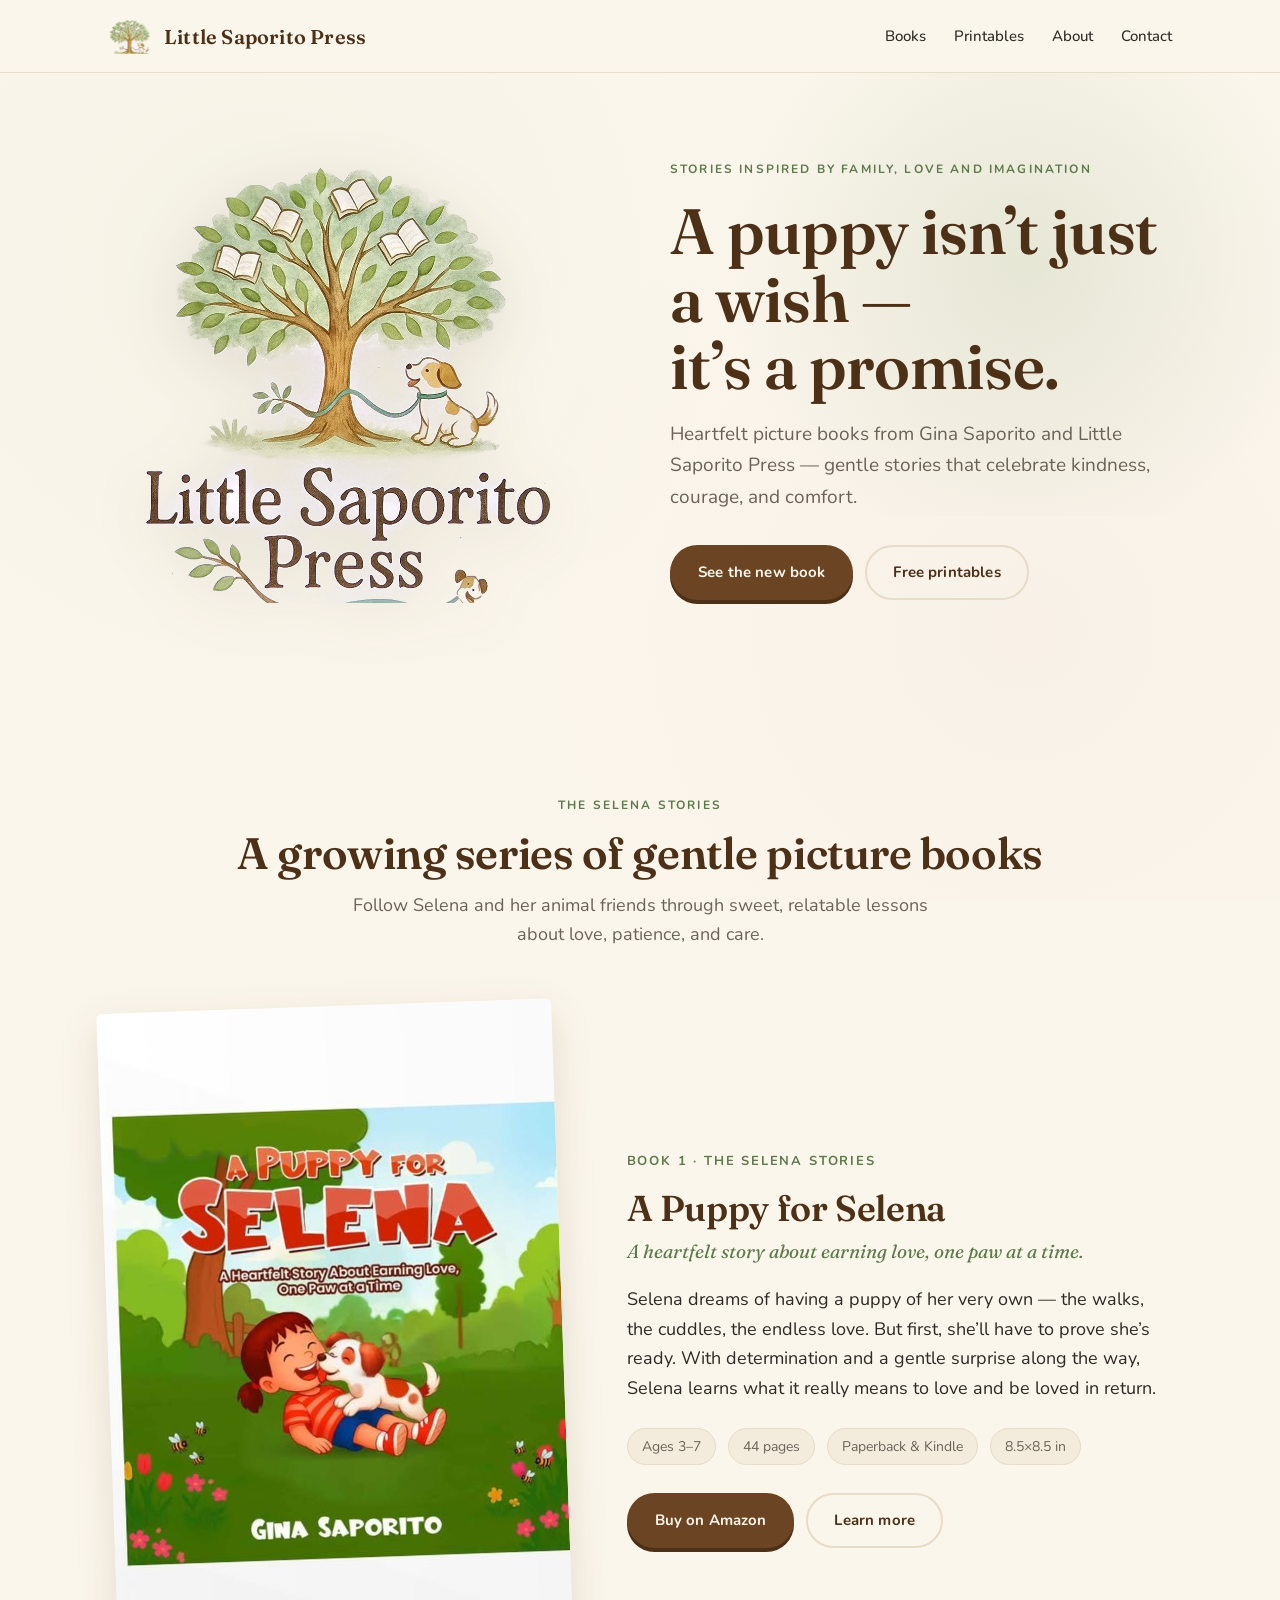
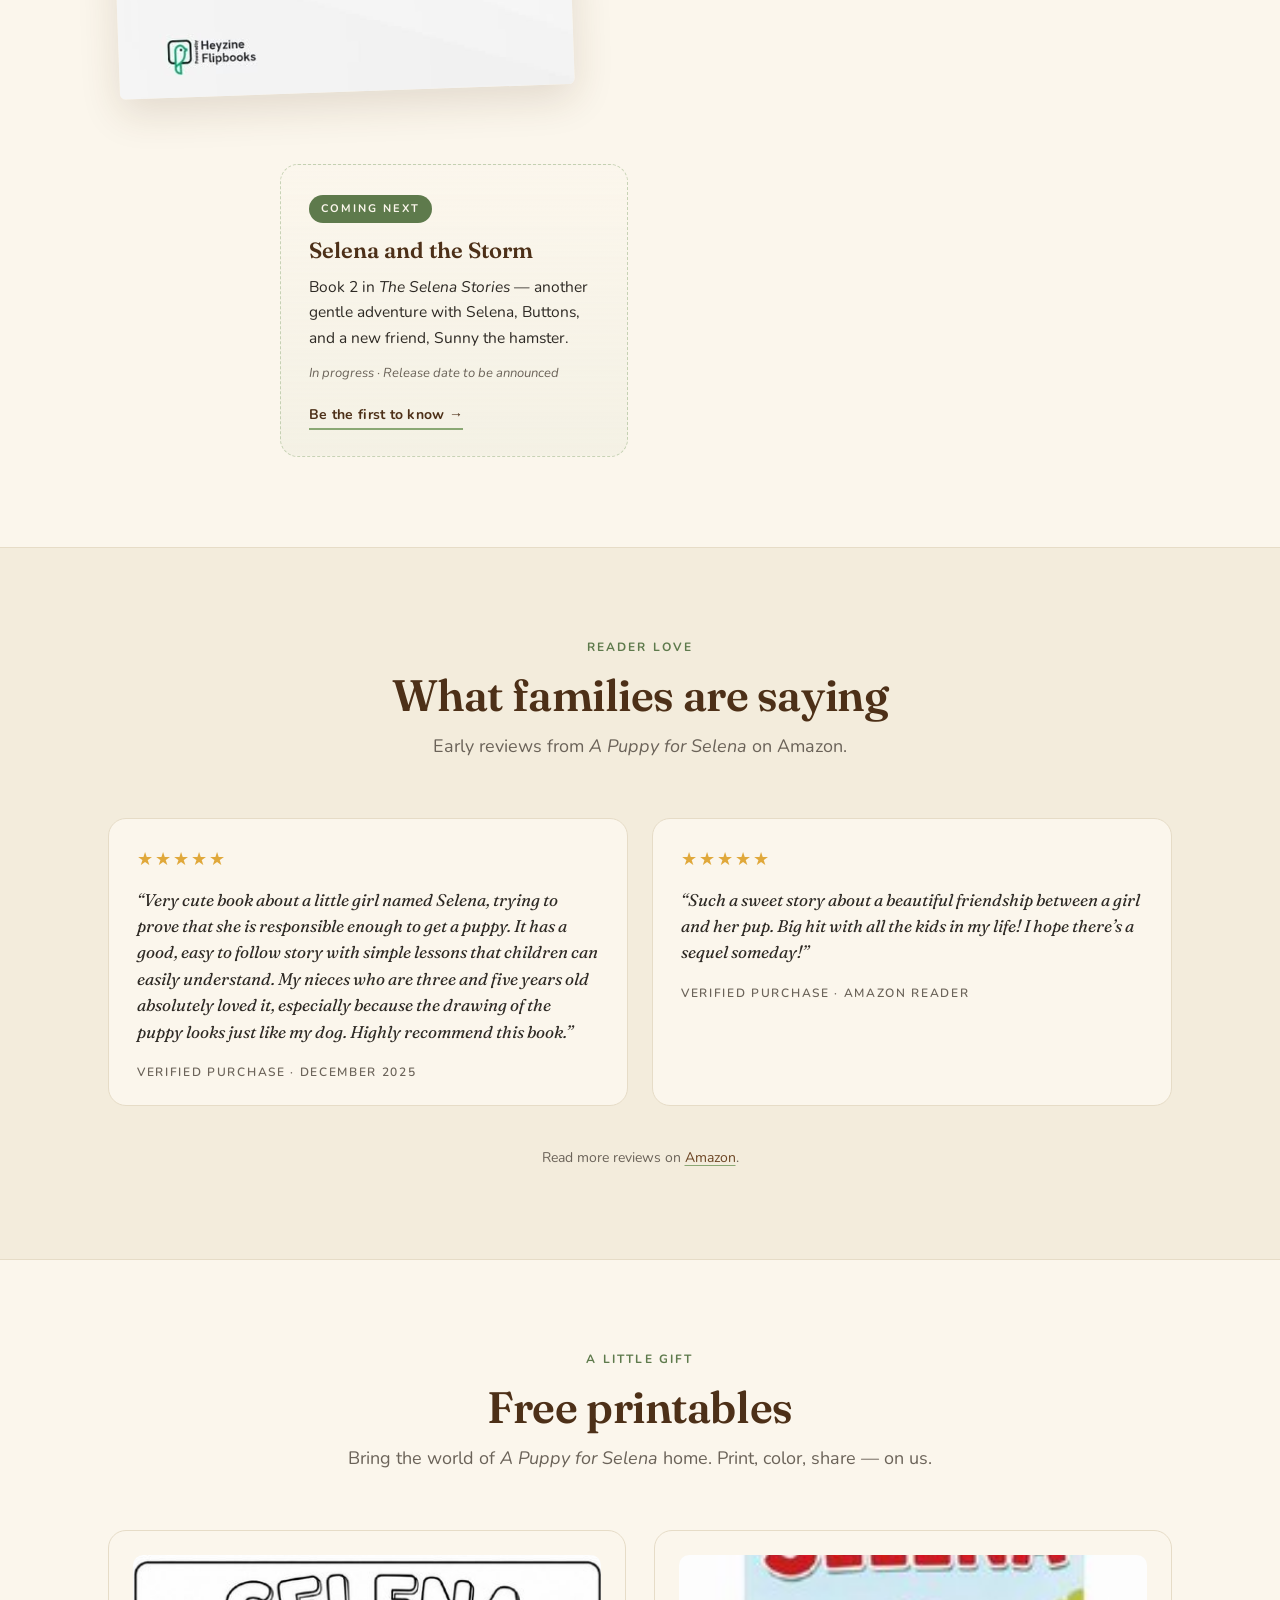
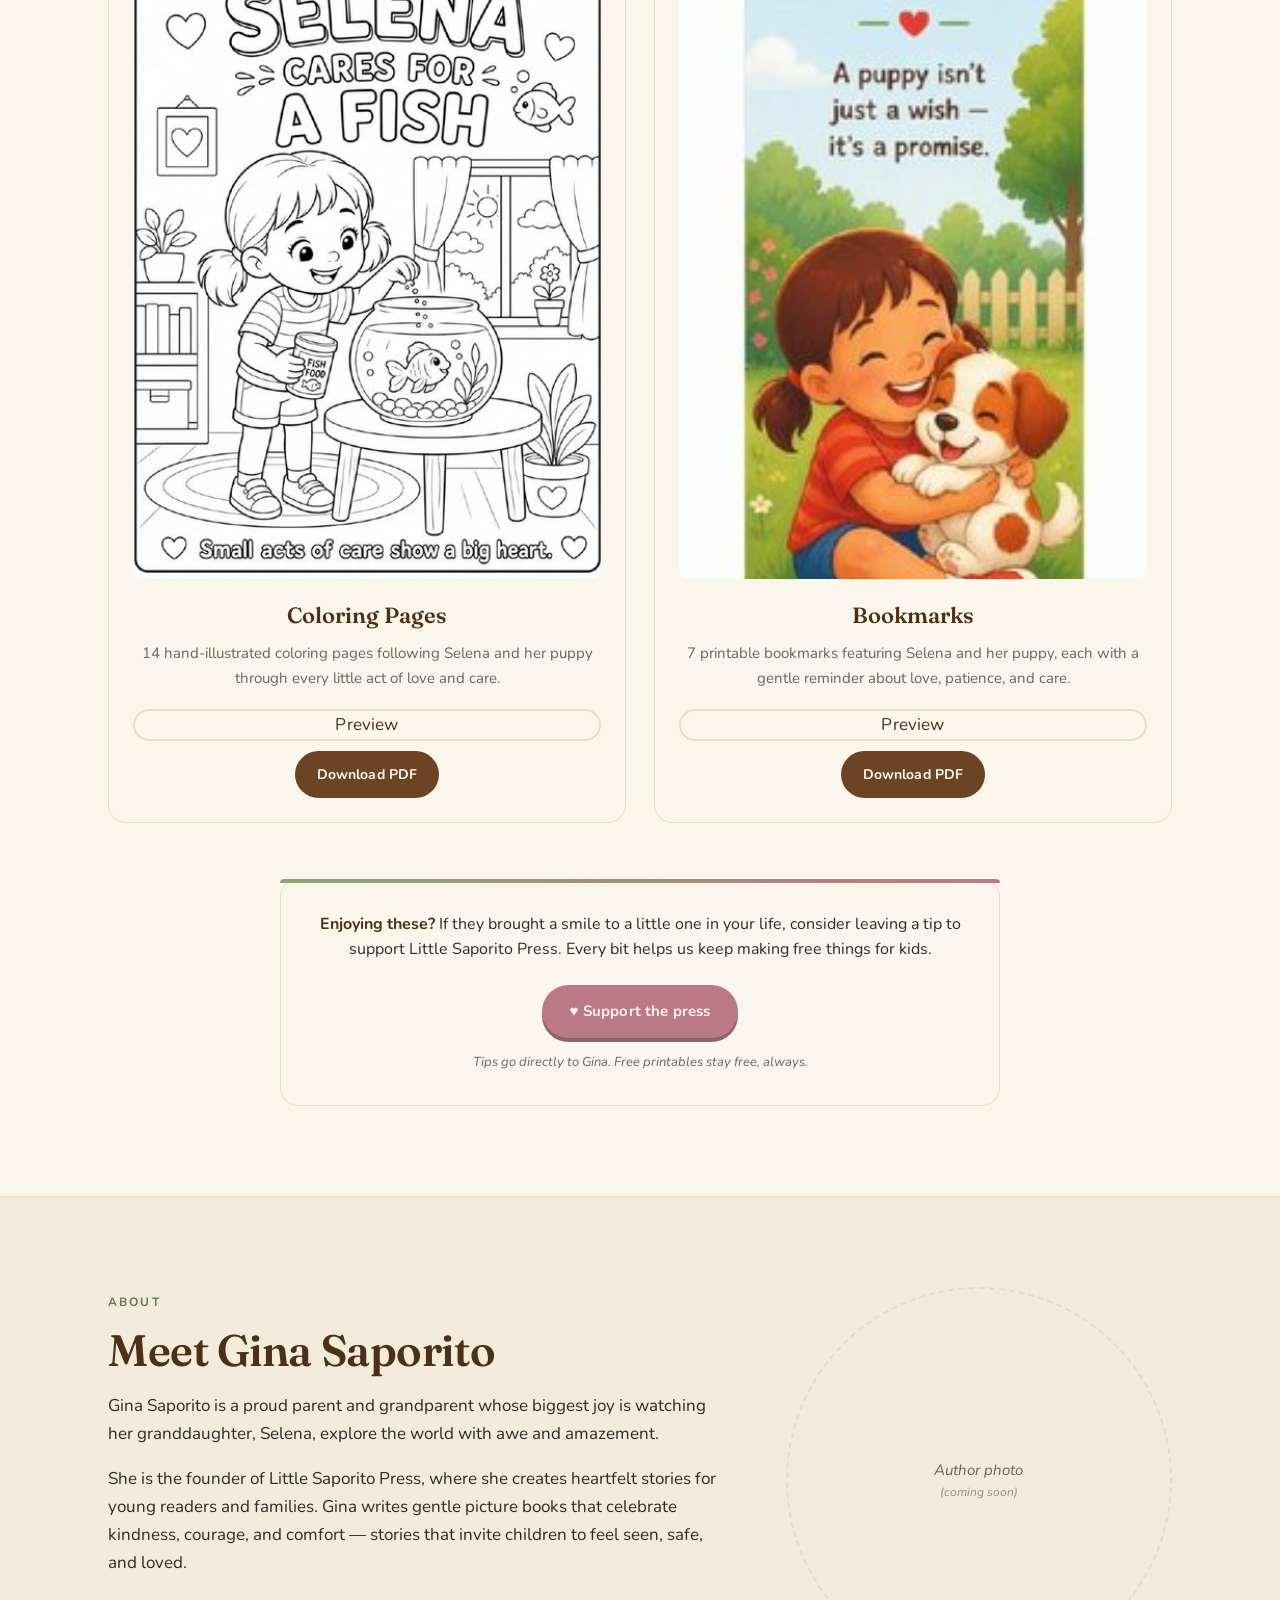
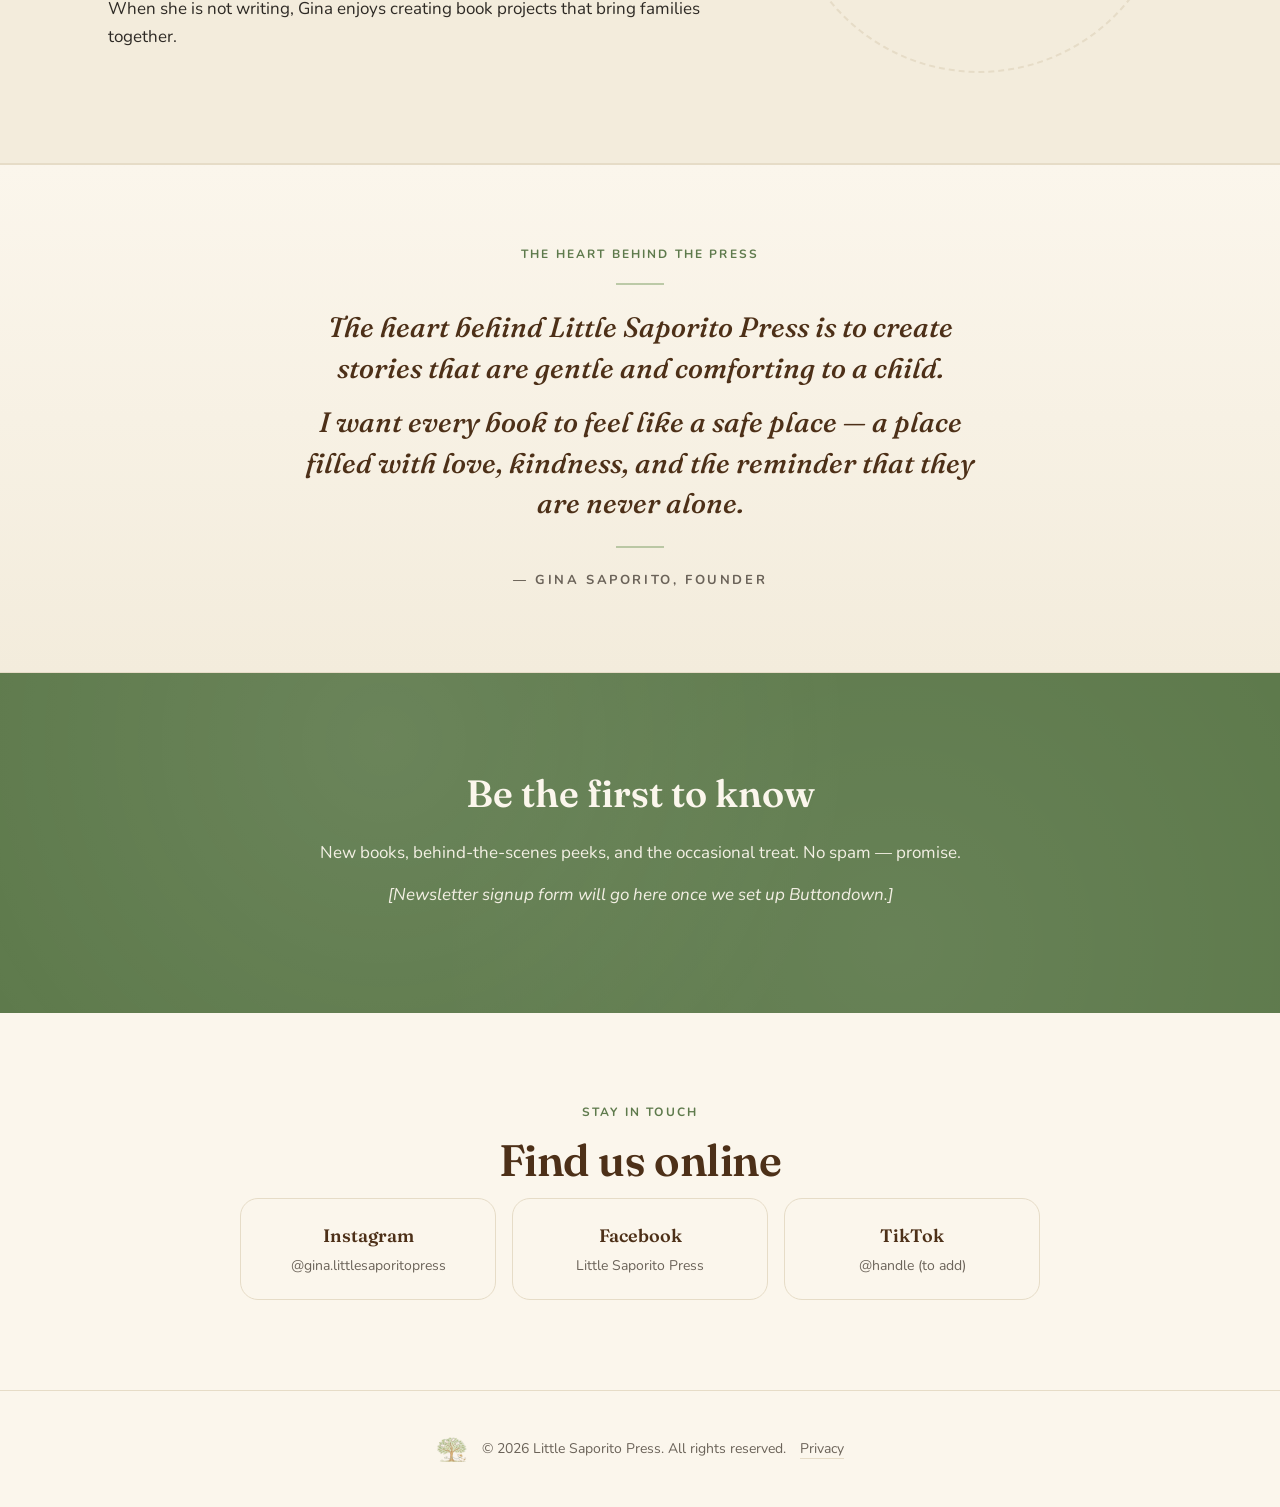
==== commit 6e6d5bb4: "second final update" ====
--- a/index.html
+++ b/index.html
@@ -77,7 +77,7 @@
     <section class="hero">
       <div class="container hero-inner">
         <div class="hero-art">
-          <img src="images/logo.png" alt="Little Saporito Press logo: a watercolor tree with open books in its leaves and a small puppy on a leash beneath it." />
+          <img src="images/logo-full.png" alt="Little Saporito Press logo: a watercolor tree with open books in its leaves and a small puppy on a leash beneath it." />
         </div>
         <div class="hero-copy">
           <p class="eyebrow">Stories inspired by family, love and imagination</p>
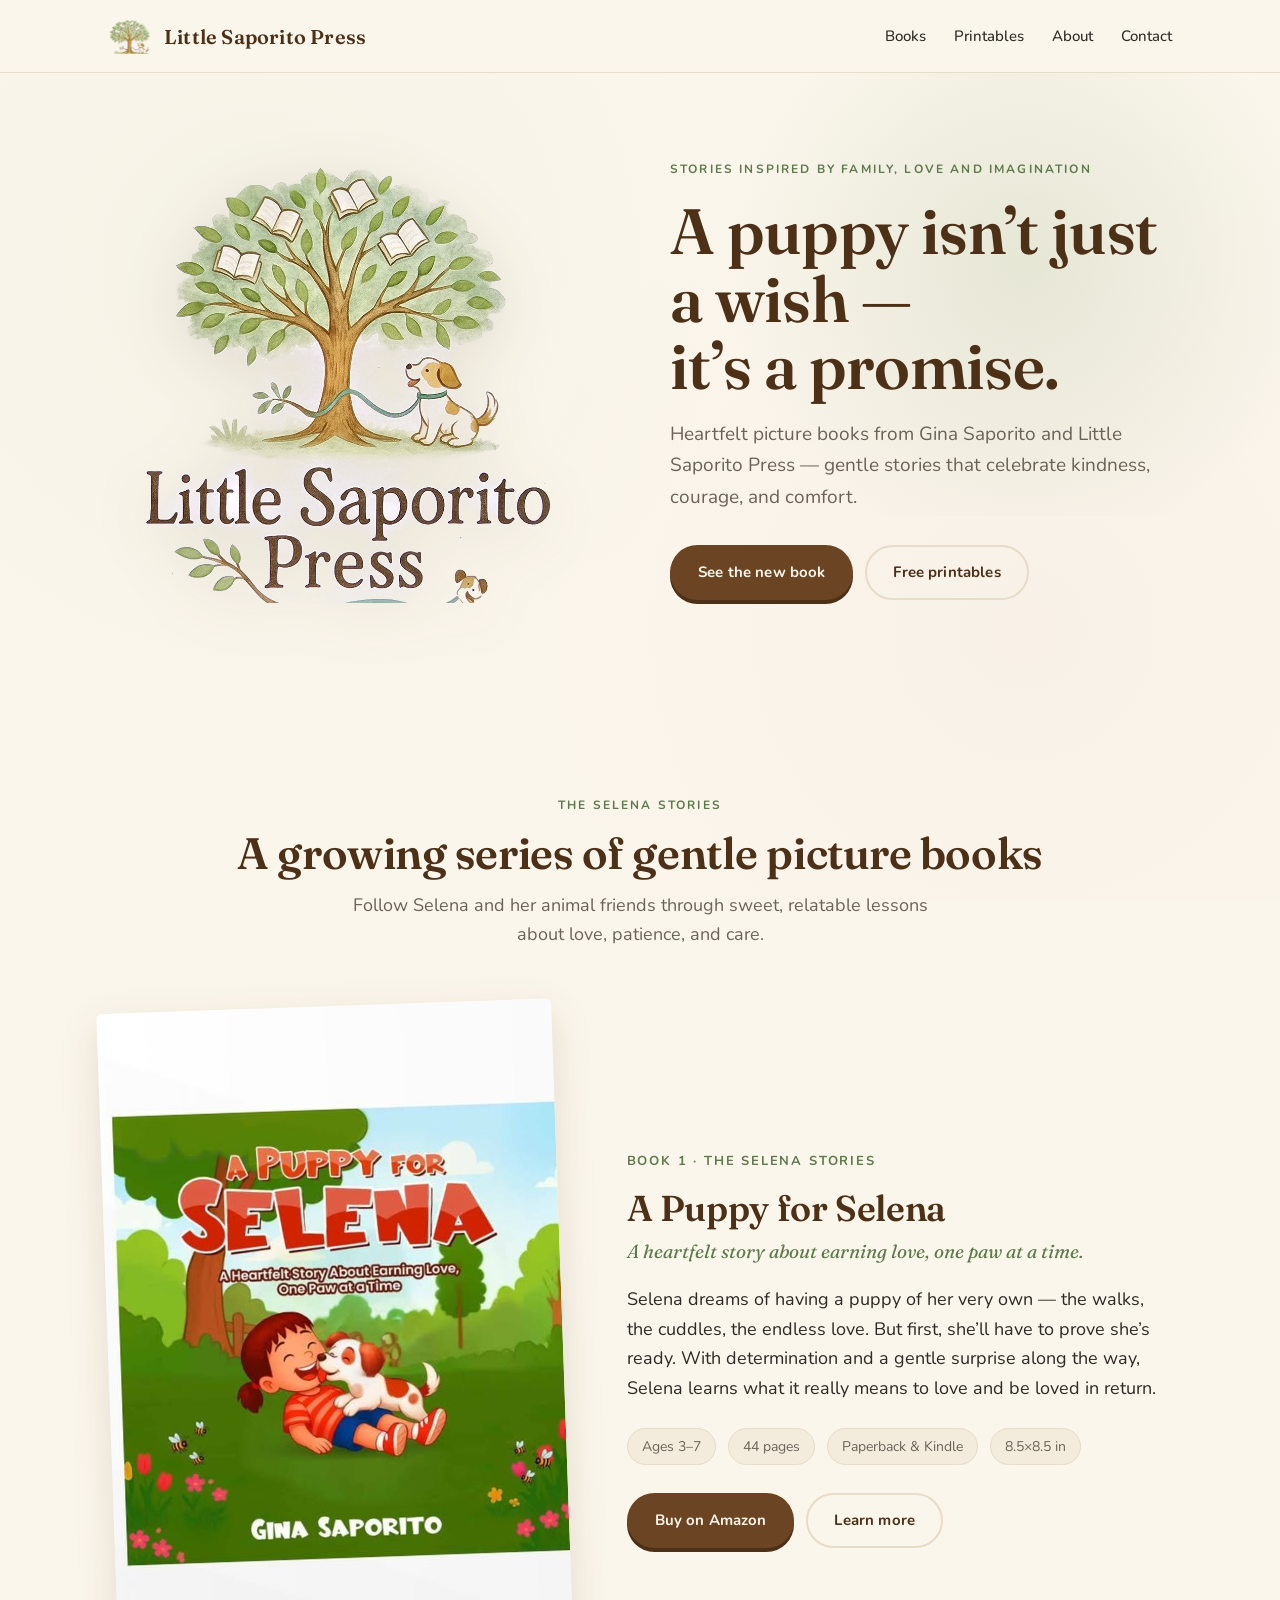
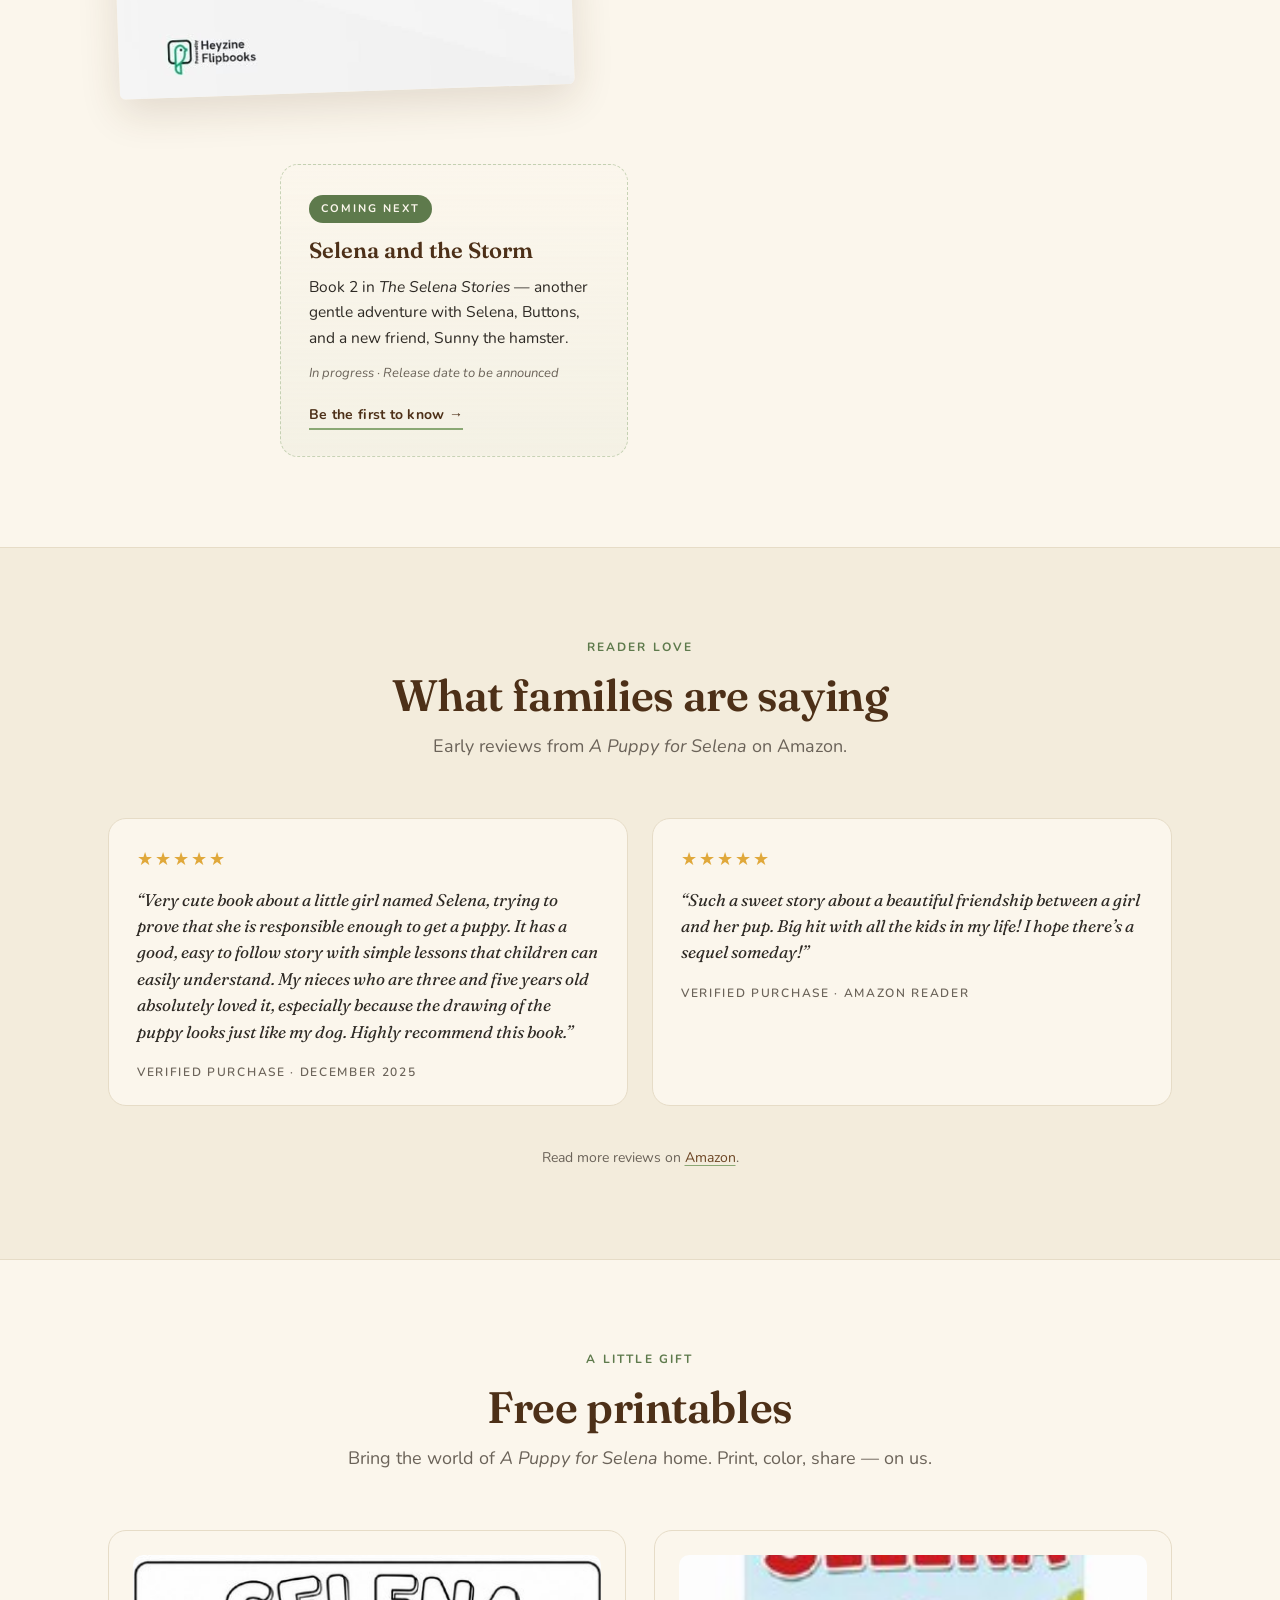
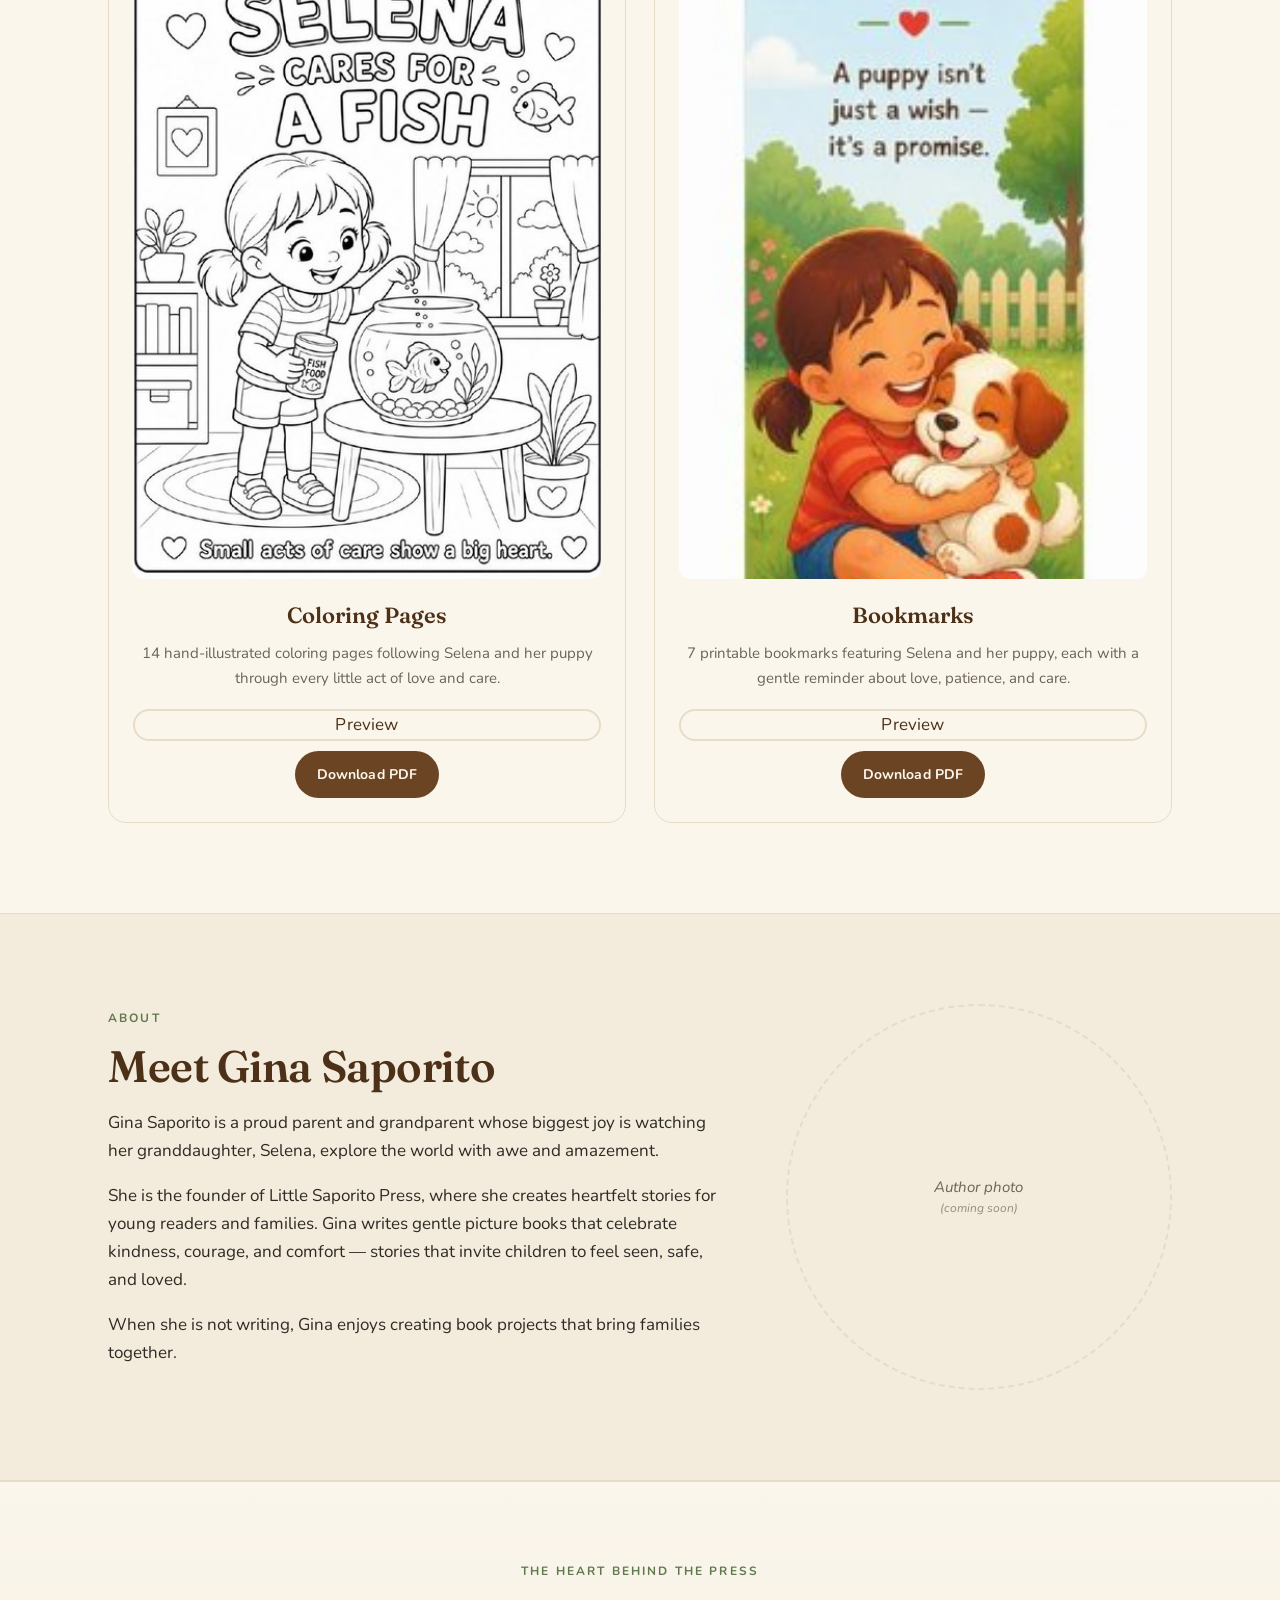
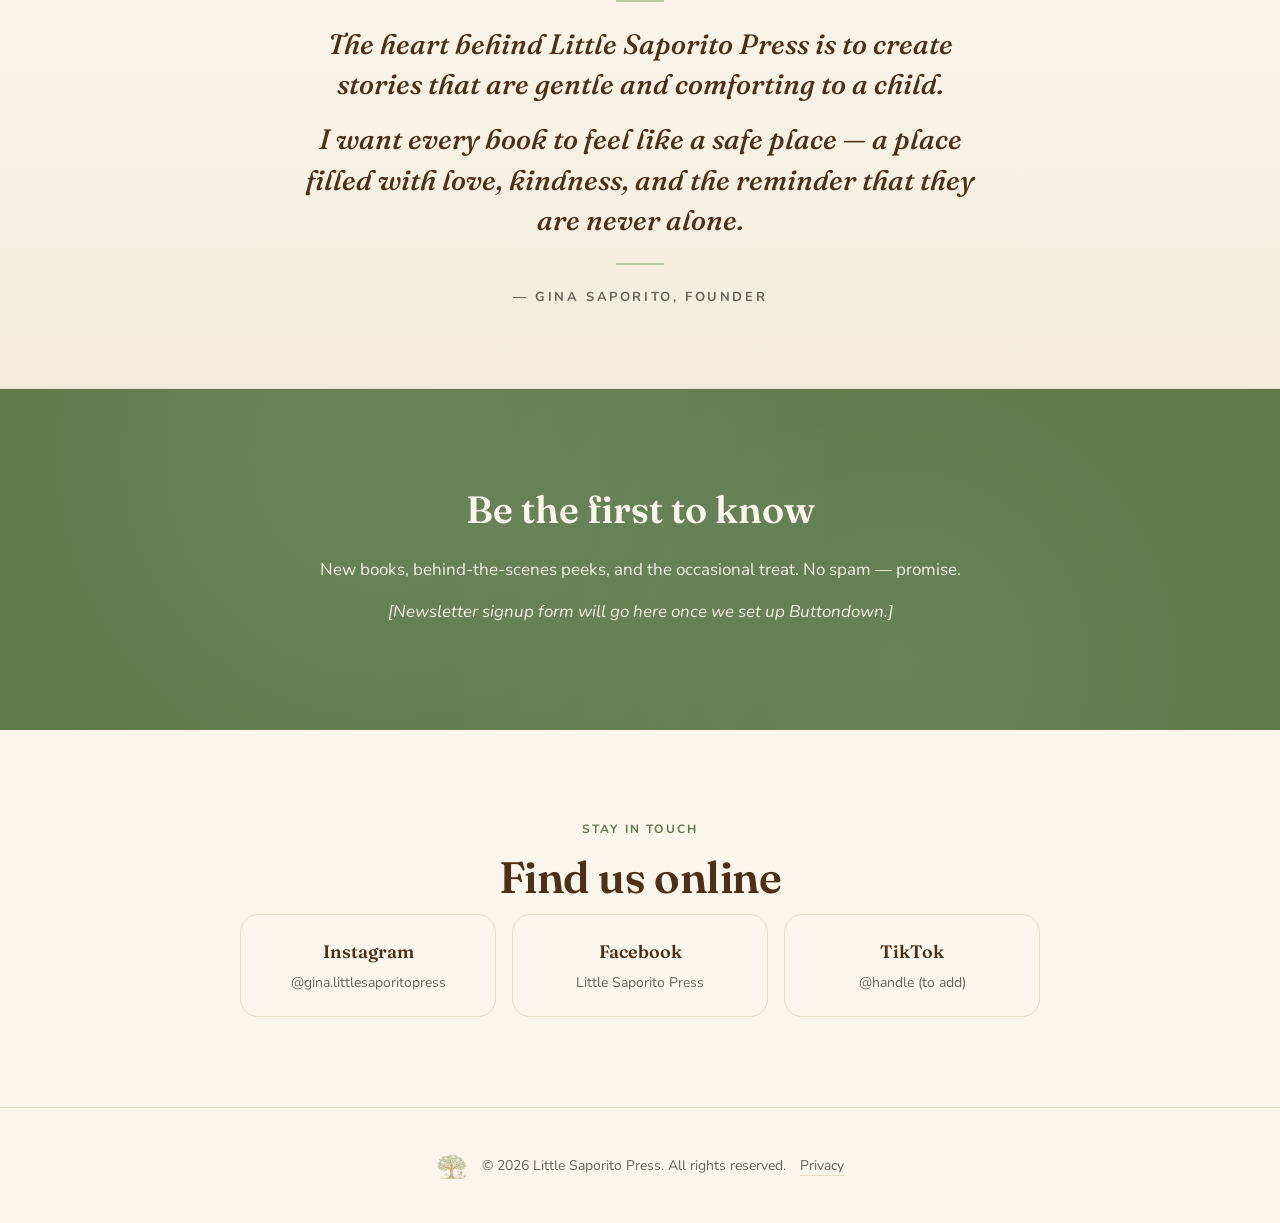
==== commit 5e2cce9a: "removed the tip/donate" ====
--- a/index.html
+++ b/index.html
@@ -196,18 +196,6 @@
               <a href="downloads/a-puppy-for-selena-bookmarks.pdf" download class="btn btn-small">Download PDF</a>
             </div>
           </article>
-        </div>
-
-        <!-- Soft support callout -->
-        <div class="support-callout">
-          <p class="support-text">
-            <strong>Enjoying these?</strong>
-            If they brought a smile to a little one in your life, consider leaving a tip to support Little Saporito Press. Every bit helps us keep making free things for kids.
-          </p>
-          <a href="https://ko-fi.com/littlesaporitopress" target="_blank" rel="noopener" class="btn btn-support">
-            <span aria-hidden="true">&#9829;</span> Support the press
-          </a>
-          <p class="support-note">Tips go directly to Gina. Free printables stay free, always.</p>
         </div>
       </div>
     </section>
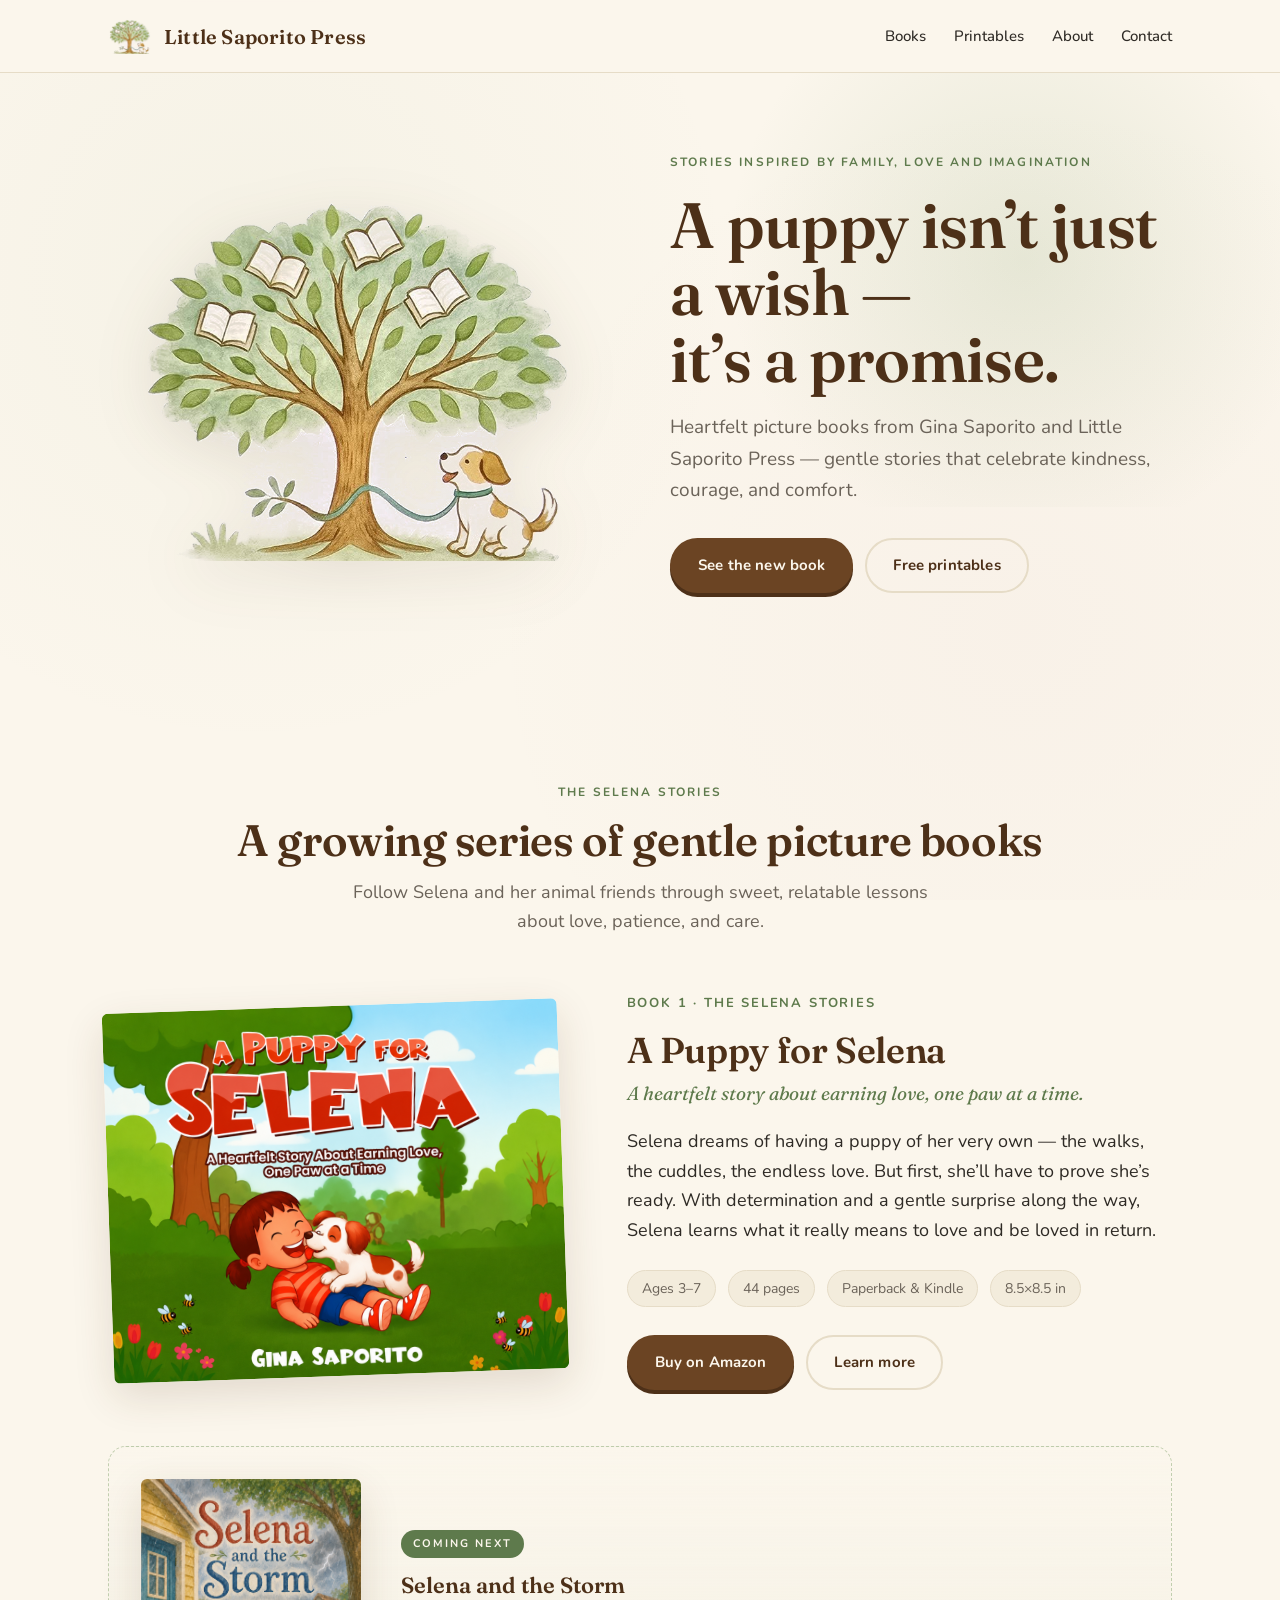
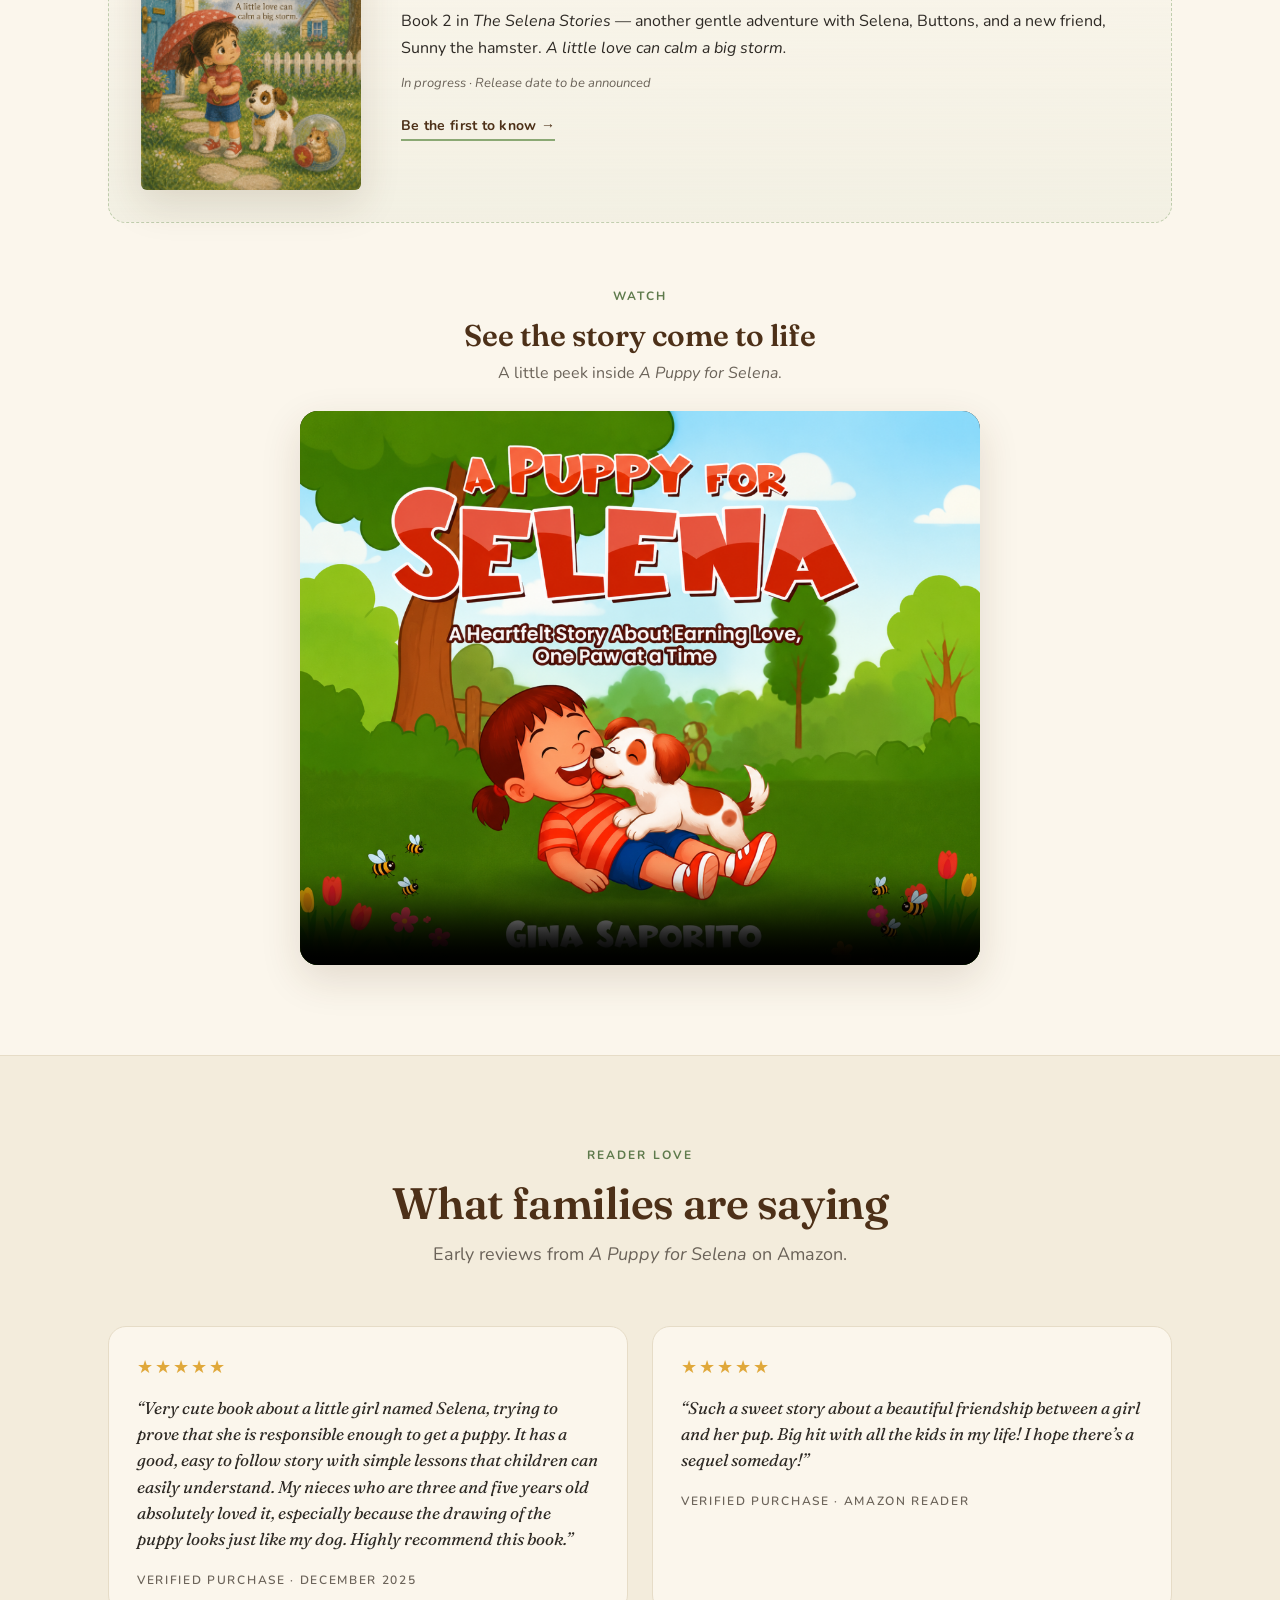
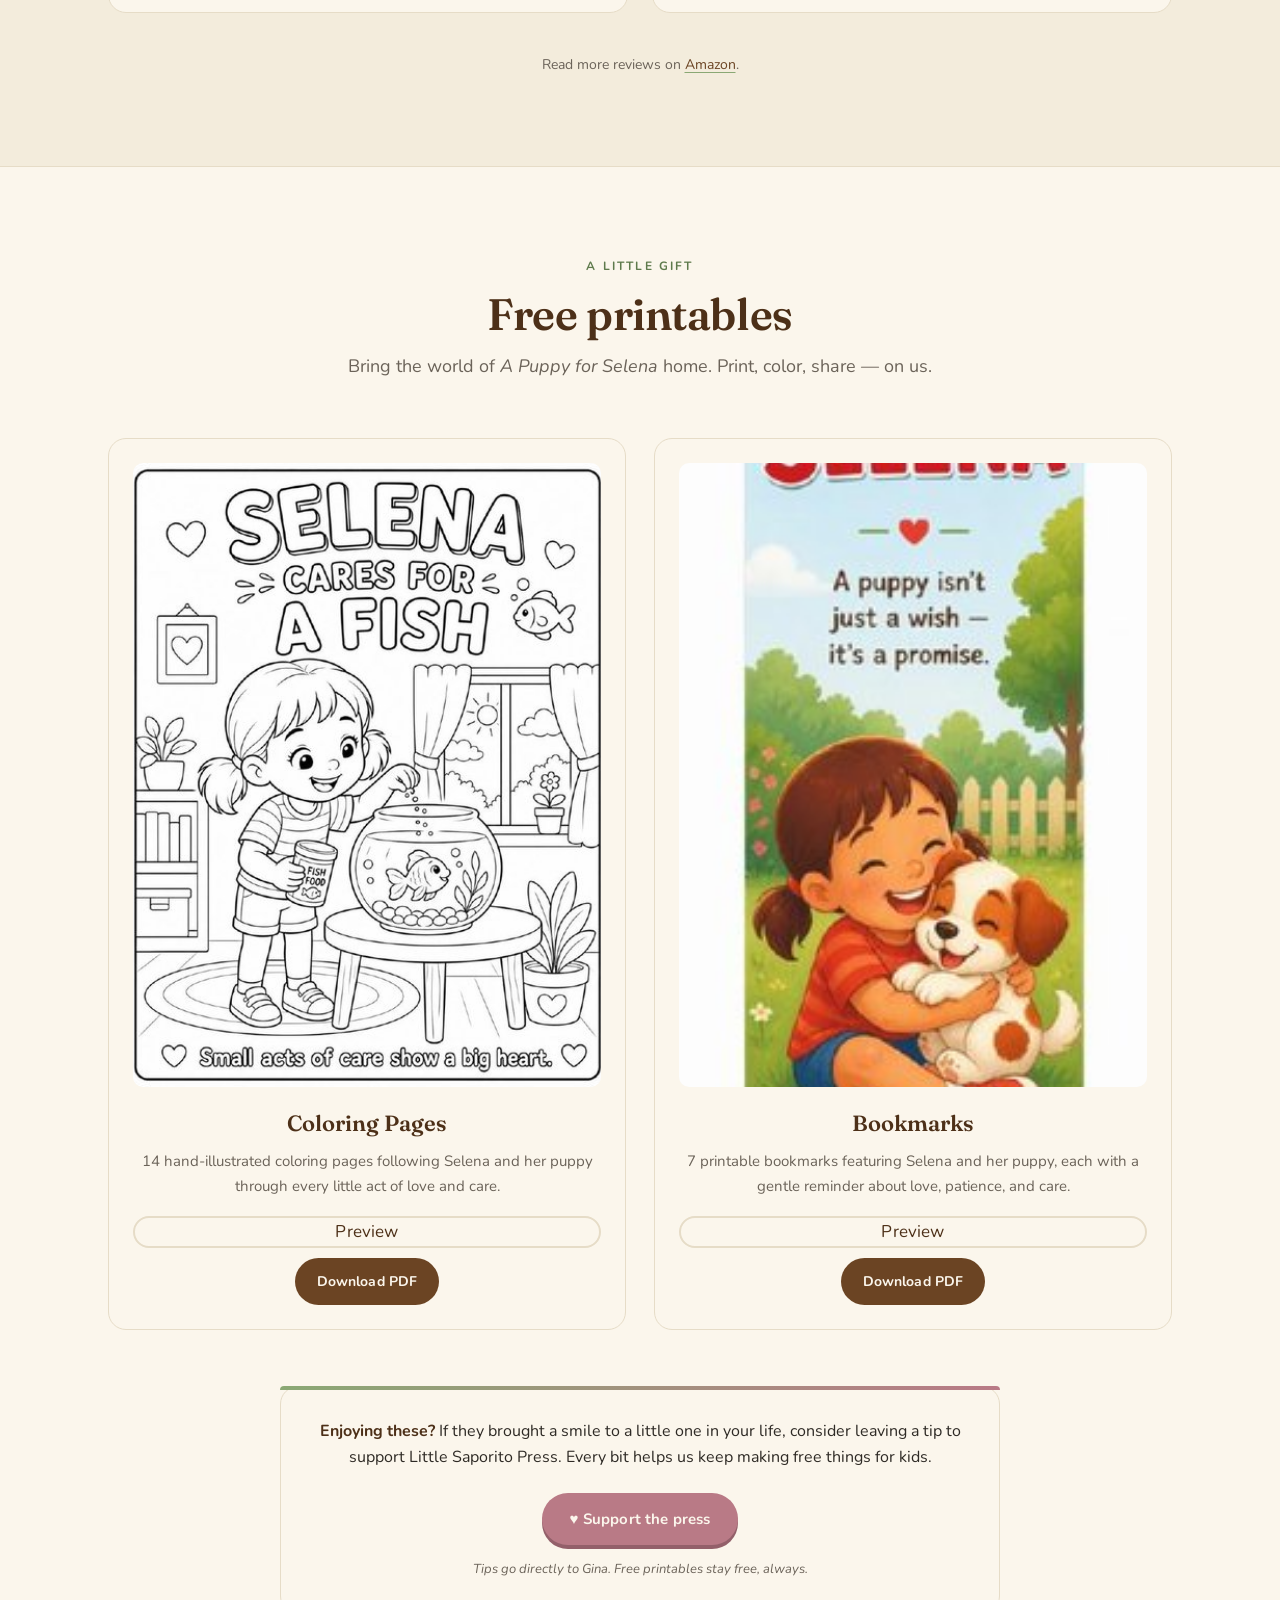
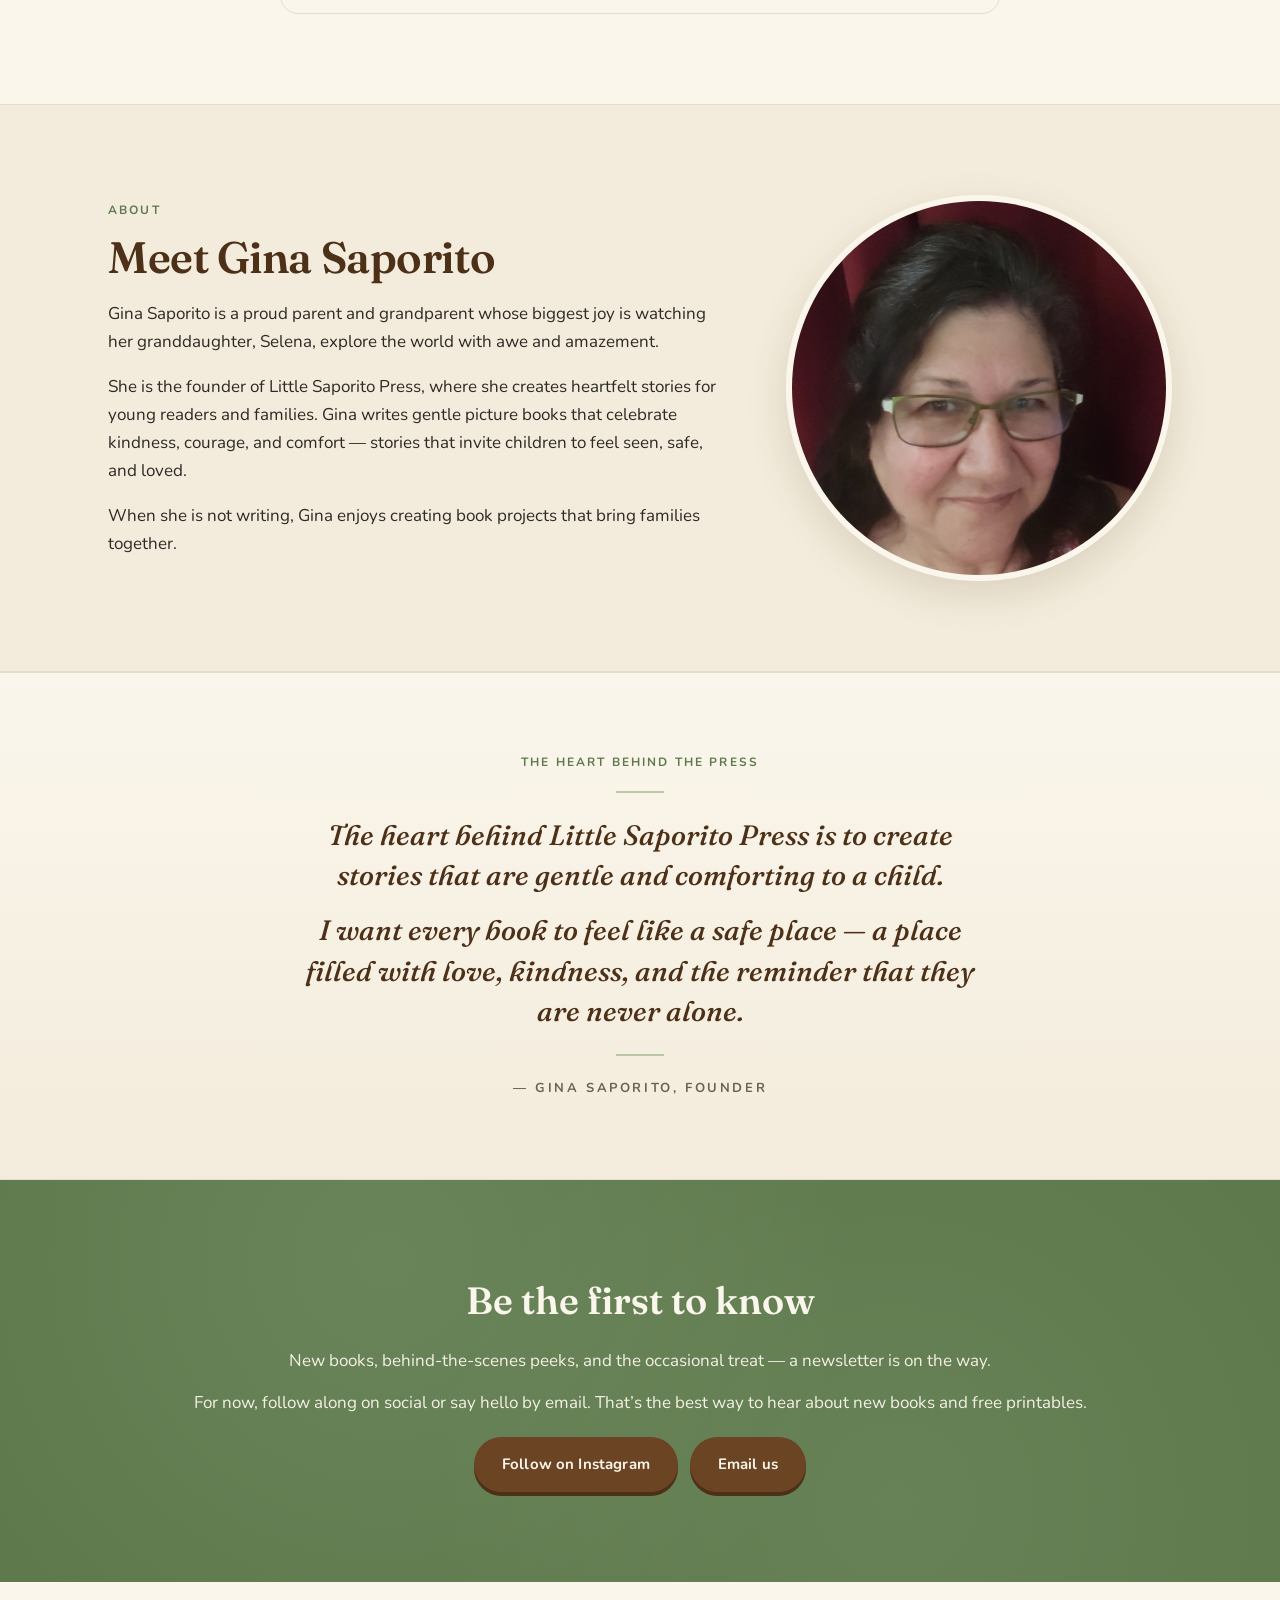
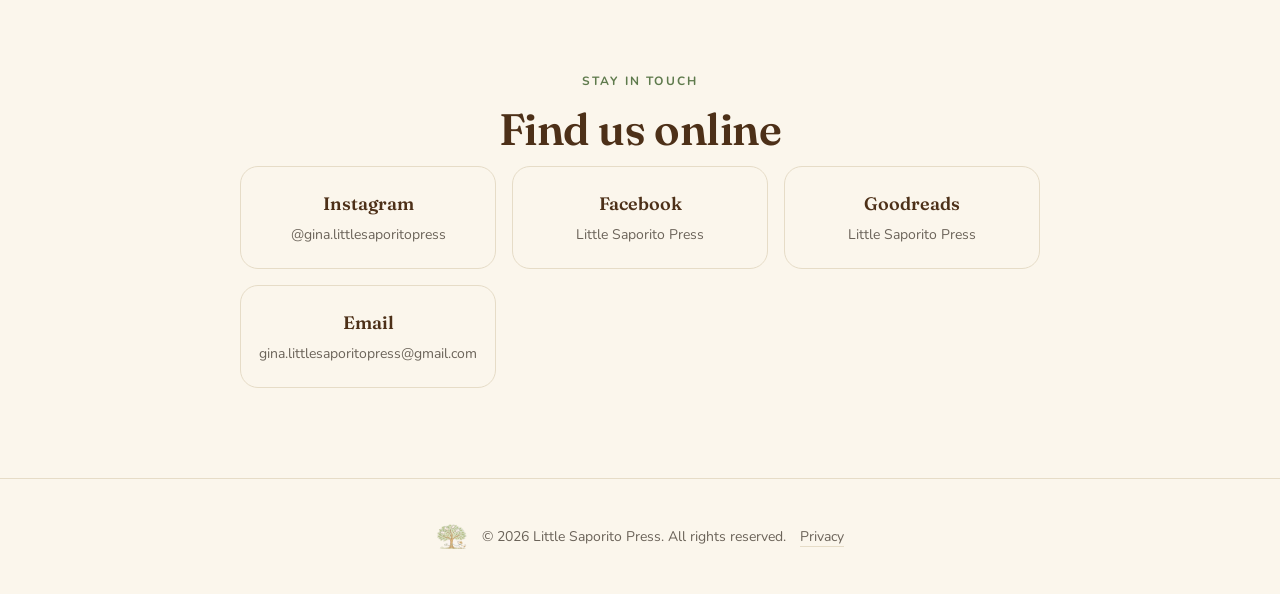
==== commit 75a71ac6: "Add book trailer, author photo, Storm cover, and updated socials - Added real author photo (gina-sap" ====
--- a/index.html
+++ b/index.html
@@ -44,7 +44,8 @@
     },
     "sameAs": [
       "https://www.instagram.com/gina.littlesaporitopress",
-      "https://www.facebook.com/people/Little-Saporito-Press/61582445733881/"
+      "https://www.facebook.com/people/Little-Saporito-Press/61582445733881/",
+      "https://www.goodreads.com/littlesaporitopress"
     ]
   }
   </script>
@@ -77,7 +78,7 @@
     <section class="hero">
       <div class="container hero-inner">
         <div class="hero-art">
-          <img src="images/logo-full.png" alt="Little Saporito Press logo: a watercolor tree with open books in its leaves and a small puppy on a leash beneath it." />
+          <img src="images/logo.png" alt="Little Saporito Press logo: a watercolor tree with open books in its leaves and a small puppy on a leash beneath it." />
         </div>
         <div class="hero-copy">
           <p class="eyebrow">Stories inspired by family, love and imagination</p>
@@ -122,14 +123,30 @@
         </div>
 
         <!-- Coming next: Book 2 teaser -->
-        <div class="series-strip series-strip-single">
-          <article class="series-card series-card-upcoming">
+        <div class="series-next">
+          <div class="series-next-cover">
+            <img src="images/book-cover-selena-and-the-storm.png" alt="Cover of Selena and the Storm: Selena holding a red polka-dot umbrella in the rain beside her puppy Buttons and Sunny the hamster in a clear ball." />
+          </div>
+          <div class="series-next-body">
             <div class="series-card-tag series-card-tag-soon">Coming next</div>
             <h3 class="series-card-title">Selena and the Storm</h3>
-            <p class="series-card-desc">Book 2 in <em>The Selena Stories</em> &mdash; another gentle adventure with Selena, Buttons, and a new friend, Sunny the hamster.</p>
+            <p class="series-card-desc">Book 2 in <em>The Selena Stories</em> &mdash; another gentle adventure with Selena, Buttons, and a new friend, Sunny the hamster. <em>A little love can calm a big storm.</em></p>
             <p class="series-card-meta">In progress &middot; Release date to be announced</p>
             <a href="#contact" class="link-arrow">Be the first to know &rarr;</a>
-          </article>
+          </div>
+        </div>
+
+        <!-- Book trailer -->
+        <div class="book-trailer">
+          <p class="section-eyebrow">Watch</p>
+          <h3 class="book-trailer-title">See the story come to life</h3>
+          <p class="book-trailer-sub">A little peek inside <em>A Puppy for Selena</em>.</p>
+          <div class="video-frame">
+            <video controls preload="metadata" playsinline poster="images/book-cover-puppy-for-selena.png">
+              <source src="media/a-puppy-for-selena-trailer.mp4" type="video/mp4" />
+              Your browser doesn&rsquo;t support embedded video. <a href="media/a-puppy-for-selena-trailer.mp4">Download the clip</a> instead.
+            </video>
+          </div>
         </div>
       </div>
     </section>
@@ -183,7 +200,7 @@
           </article>
           <article class="card">
             <button type="button" class="card-image card-preview-trigger" data-pdf="downloads/a-puppy-for-selena-bookmarks.pdf" data-title="Bookmarks" aria-label="Preview the bookmarks PDF">
-              <img src="images/printables/bookmarks-preview.jpg" alt="Preview of a printable bookmark featuring Selena hugging her puppy, with the line 'A puppy isn't just a wish — it's a promise.'" />
+              <img src="images/printables/bookmarks-preview.jpg" alt="Preview of a printable bookmark featuring Selena hugging her puppy, with the line 'A puppy isn't just a wish &mdash; it's a promise.'" />
               <span class="preview-overlay" aria-hidden="true">
                 <span class="preview-overlay-icon">&#128270;</span>
                 <span class="preview-overlay-label">Click to preview</span>
@@ -197,6 +214,18 @@
             </div>
           </article>
         </div>
+
+        <!-- Soft support callout -->
+        <div class="support-callout">
+          <p class="support-text">
+            <strong>Enjoying these?</strong>
+            If they brought a smile to a little one in your life, consider leaving a tip to support Little Saporito Press. Every bit helps us keep making free things for kids.
+          </p>
+          <a href="https://ko-fi.com/littlesaporitopress" target="_blank" rel="noopener" class="btn btn-support">
+            <span aria-hidden="true">&#9829;</span> Support the press
+          </a>
+          <p class="support-note">Tips go directly to Gina. Free printables stay free, always.</p>
+        </div>
       </div>
     </section>
 
@@ -211,7 +240,7 @@
           <p>When she is not writing, Gina enjoys creating book projects that bring families together.</p>
         </div>
         <div class="about-aside">
-          <div class="about-photo placeholder">Author photo<br/><span class="placeholder-sub">(coming soon)</span></div>
+          <img src="images/gina-saporito.jpg" alt="Gina Saporito, founder of Little Saporito Press, smiling and wearing green-rimmed glasses." class="about-photo-img" />
         </div>
       </div>
     </section>
@@ -232,8 +261,12 @@
     <section class="section section-accent">
       <div class="container newsletter">
         <h2>Be the first to know</h2>
-        <p>New books, behind-the-scenes peeks, and the occasional treat. No spam &mdash; promise.</p>
-        <p class="placeholder-note">[Newsletter signup form will go here once we set up Buttondown.]</p>
+        <p>New books, behind-the-scenes peeks, and the occasional treat &mdash; a newsletter is on the way.</p>
+        <p>For now, follow along on social or say hello by email. That&rsquo;s the best way to hear about new books and free printables.</p>
+        <div class="hero-actions" style="justify-content: center; margin-top: 20px;">
+          <a href="https://www.instagram.com/gina.littlesaporitopress" target="_blank" rel="noopener" class="btn btn-primary">Follow on Instagram</a>
+          <a href="mailto:gina.littlesaporitopress@gmail.com" class="btn btn-primary">Email us</a>
+        </div>
       </div>
     </section>
 
@@ -256,9 +289,15 @@
             </a>
           </li>
           <li>
-            <a href="#" target="_blank" rel="noopener">
-              <span class="social-name">TikTok</span>
-              <span class="social-handle">@handle (to add)</span>
+            <a href="https://www.goodreads.com/littlesaporitopress" target="_blank" rel="noopener">
+              <span class="social-name">Goodreads</span>
+              <span class="social-handle">Little Saporito Press</span>
+            </a>
+          </li>
+          <li>
+            <a href="mailto:gina.littlesaporitopress@gmail.com">
+              <span class="social-name">Email</span>
+              <span class="social-handle">gina.littlesaporitopress@gmail.com</span>
             </a>
           </li>
         </ul>
@@ -294,4 +333,4 @@
 
   <script src="script.js"></script>
 </body>
-</html>+</html>
--- a/style.css
+++ b/style.css
@@ -1309,4 +1309,89 @@
   .logo-text { font-size: 18px; }
   .section { padding: 64px 0; }
   .container { padding: 0 20px; }
-}+}
+
+/* ---------- Author photo (real) ---------- */
+.about-photo-img {
+  display: block;
+  width: 100%;
+  aspect-ratio: 1;
+  object-fit: cover;
+  object-position: center 35%;
+  border-radius: 50%;
+  box-shadow: var(--shadow-lift);
+  border: 6px solid var(--paper);
+}
+
+/* ---------- Coming-next book (with cover) ---------- */
+.series-next {
+  display: grid;
+  grid-template-columns: 220px 1fr;
+  gap: 40px;
+  align-items: center;
+  margin-top: 56px;
+  padding: 32px;
+  background: linear-gradient(180deg, var(--paper) 0%, rgba(138, 168, 116, 0.07) 100%);
+  border: 1px dashed rgba(138, 168, 116, 0.5);
+  border-radius: var(--radius-lg);
+}
+.series-next-cover img {
+  display: block;
+  width: 100%;
+  border-radius: 6px;
+  box-shadow: var(--shadow-lift);
+}
+.series-next-body .series-card-desc { font-size: 16px; }
+
+/* ---------- Next book cover on book page ---------- */
+.next-book-cover img {
+  display: block;
+  width: 100%;
+  border-radius: var(--radius);
+  box-shadow: var(--shadow-lift);
+}
+
+/* ---------- Book trailer / video ---------- */
+.book-trailer {
+  margin-top: 64px;
+  text-align: center;
+}
+.book-trailer .section-eyebrow { text-align: center; }
+.book-trailer-title {
+  font-family: var(--font-display);
+  font-weight: 600;
+  font-size: clamp(24px, 3vw, 30px);
+  color: var(--bark-deep);
+  margin: 4px 0 6px;
+  line-height: 1.2;
+}
+.book-trailer-sub {
+  color: var(--ink-soft);
+  font-size: 16px;
+  margin: 0 auto 24px;
+  max-width: 460px;
+}
+.video-frame {
+  max-width: 680px;
+  margin: 0 auto;
+  border-radius: var(--radius-lg);
+  overflow: hidden;
+  box-shadow: var(--shadow-lift);
+  background: #1d1814;
+  line-height: 0;
+}
+.video-frame video {
+  display: block;
+  width: 100%;
+  height: auto;
+}
+
+@media (max-width: 880px) {
+  .series-next {
+    grid-template-columns: 1fr;
+    gap: 24px;
+    text-align: center;
+  }
+  .series-next-cover { max-width: 240px; margin: 0 auto; }
+  .next-book-cover { max-width: 200px; margin: 0 auto; }
+}
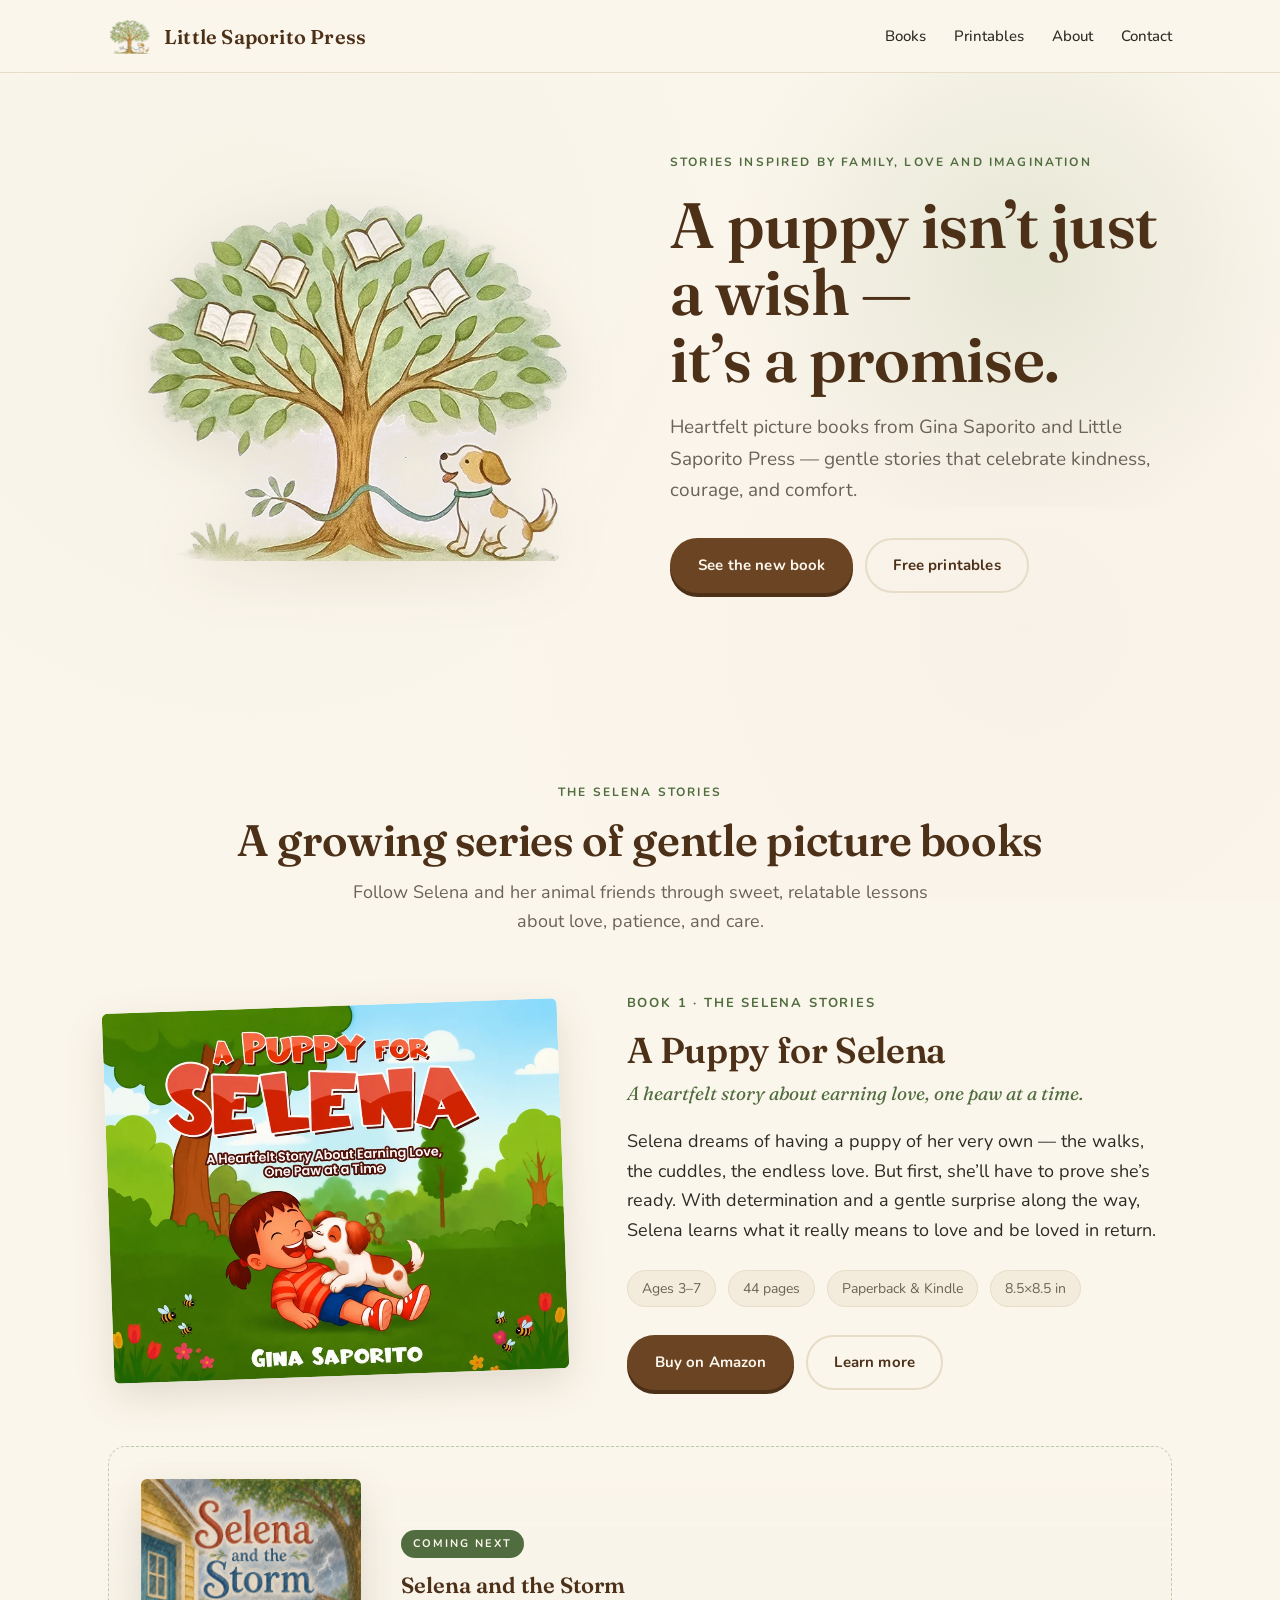
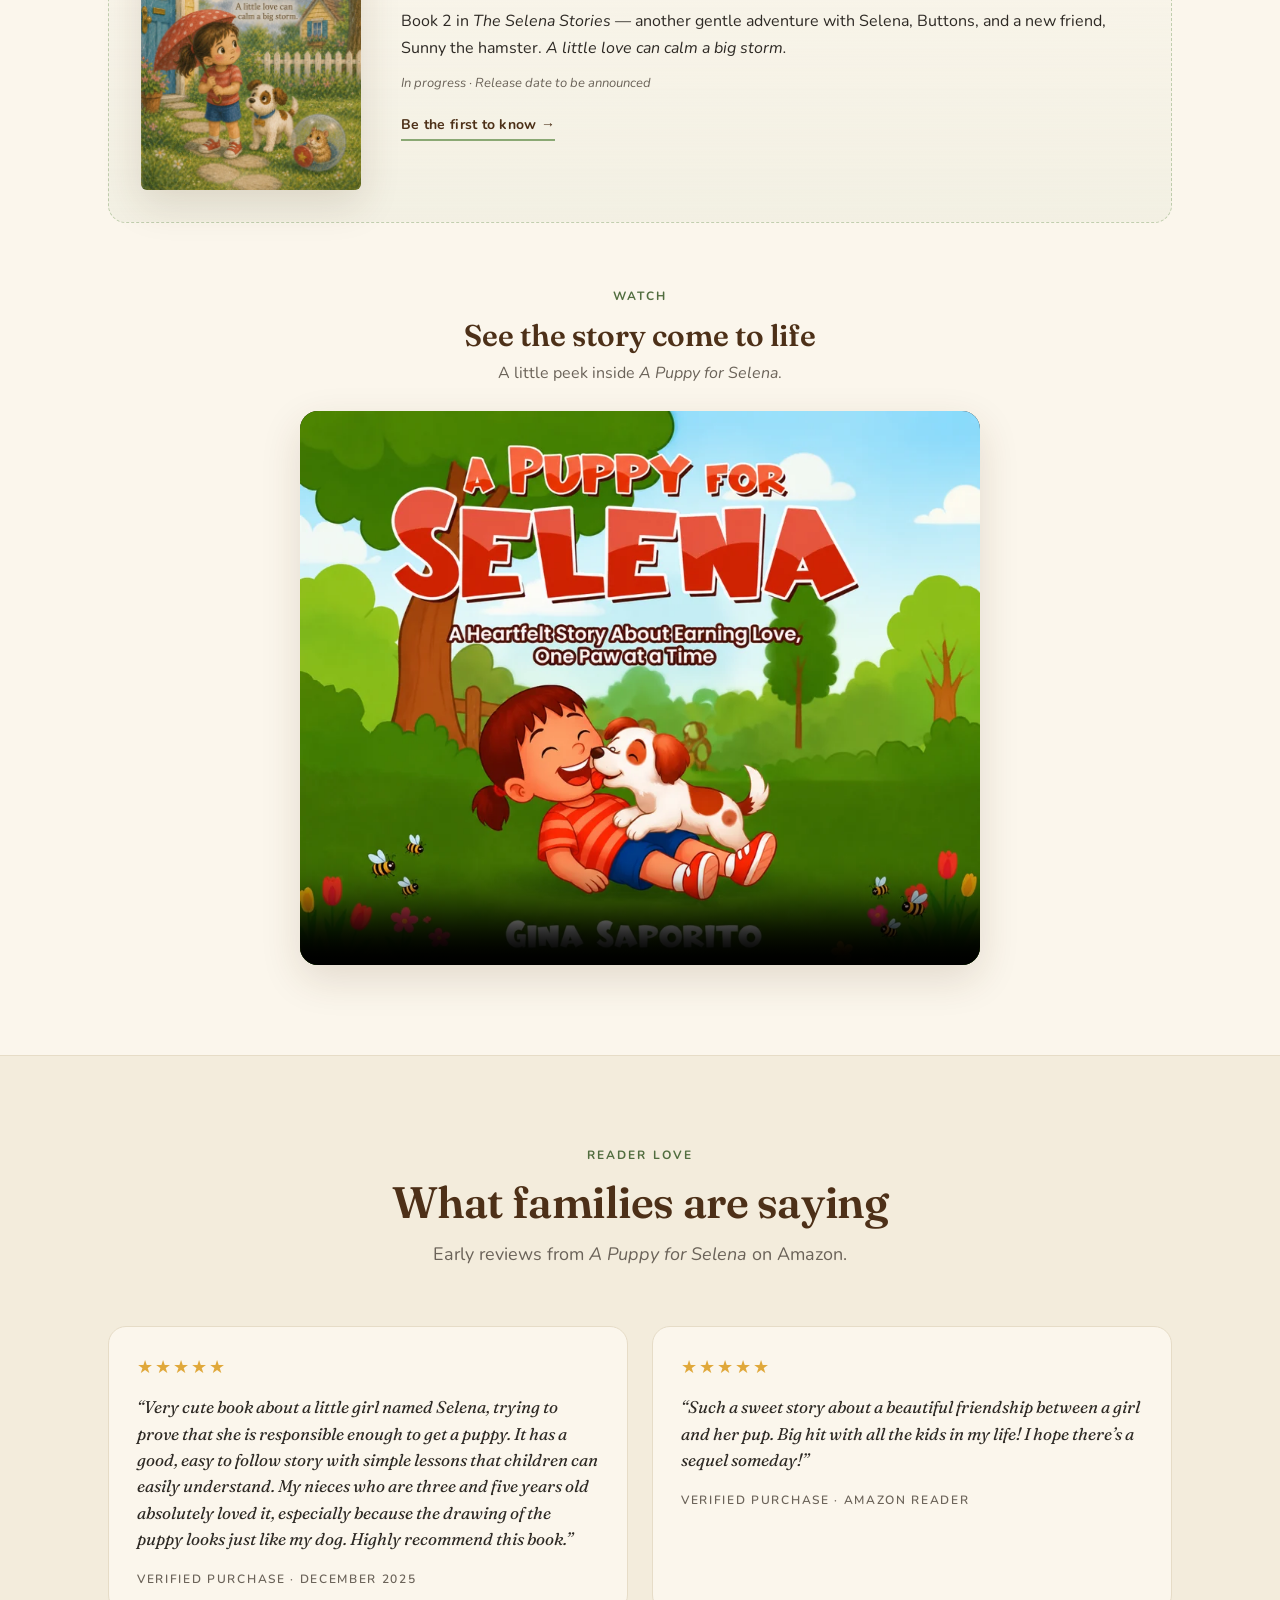
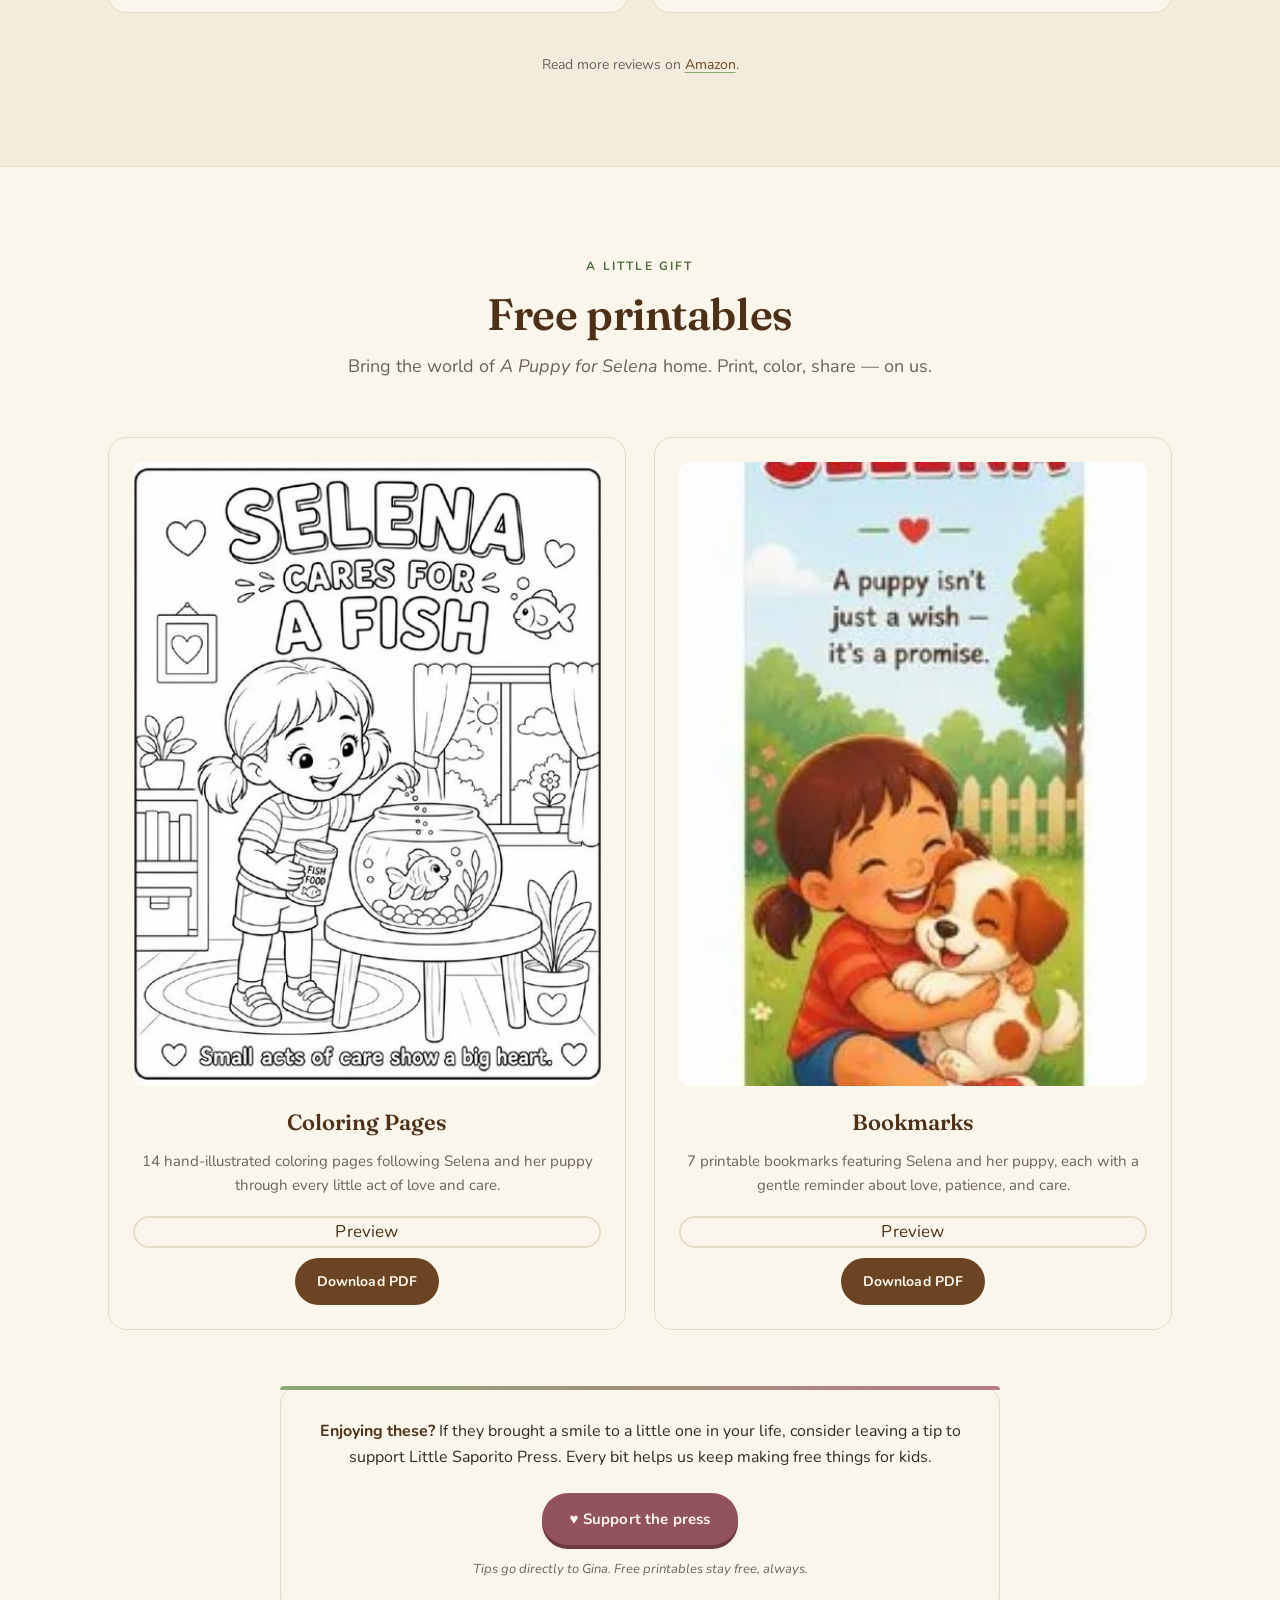
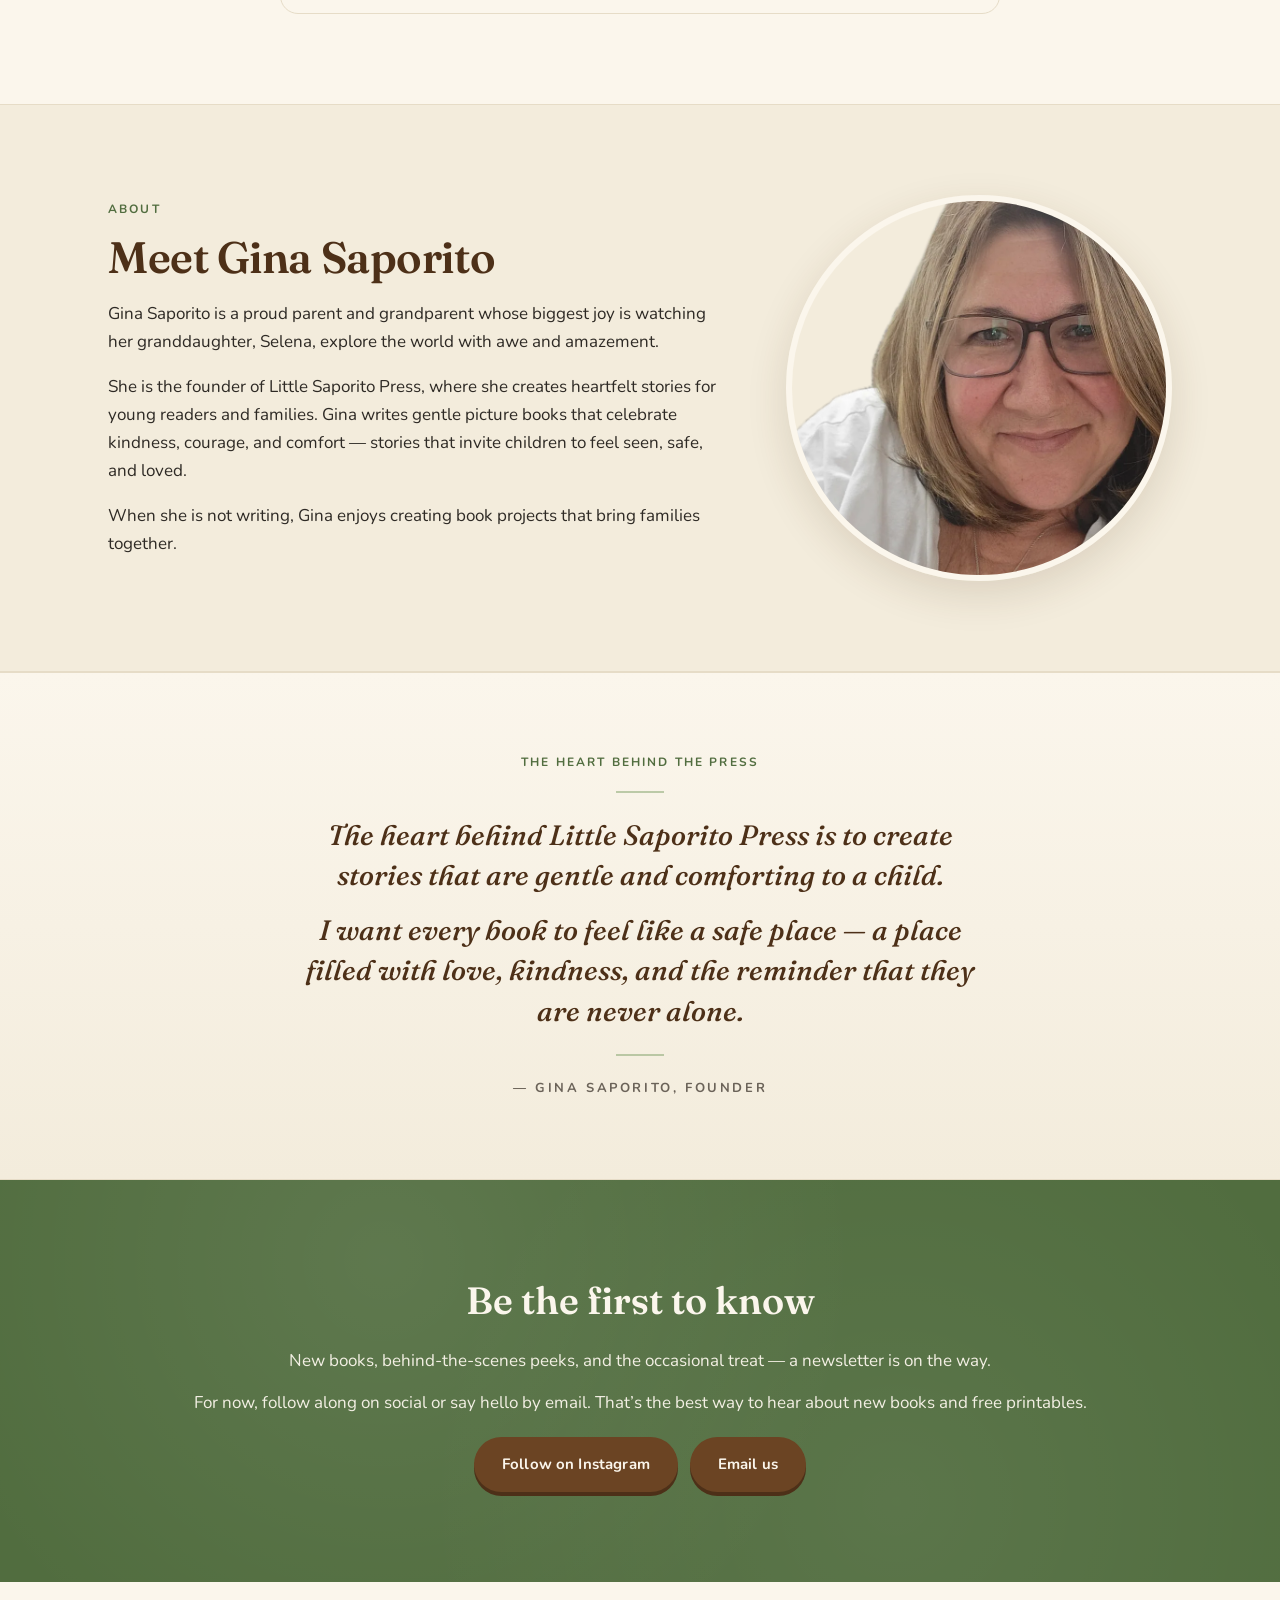
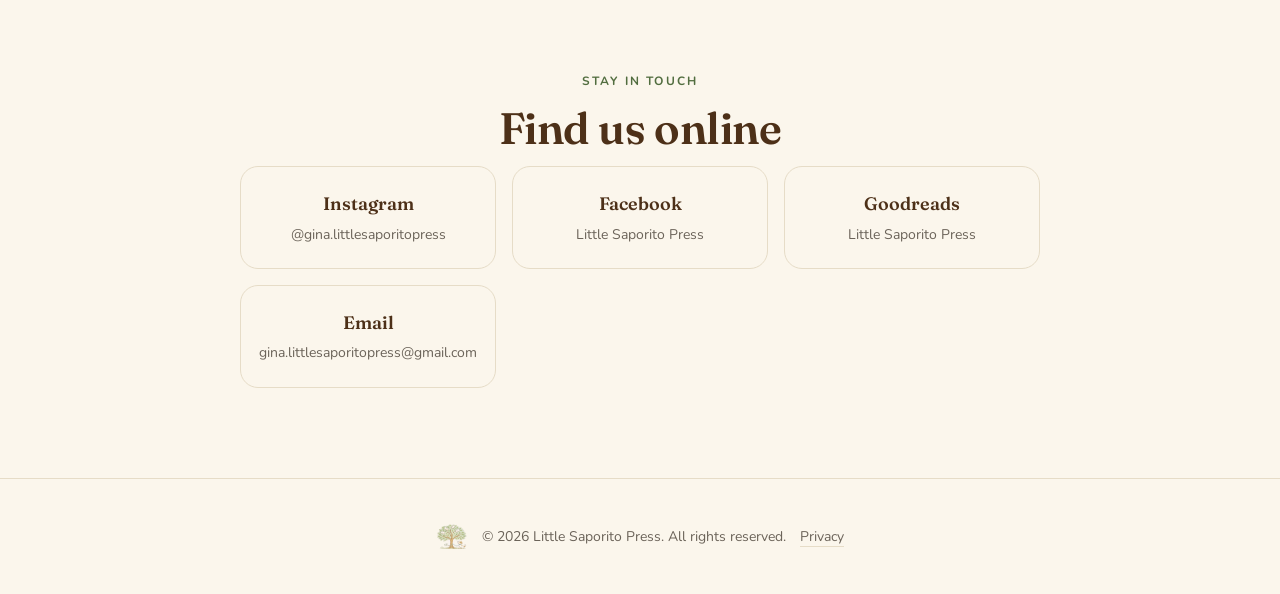
==== commit e255c2a1: "Site cleanup: optimize images, fix privacy/canonical accuracy, add a11y and hardening - Replace regr" ====
--- a/index.html
+++ b/index.html
@@ -8,7 +8,7 @@
   <title>Little Saporito Press &mdash; Children&rsquo;s Books by Gina Saporito</title>
   <meta name="description" content="Stories inspired by family, love and imagination. Gentle picture books, free printable coloring pages, and bookmarks by Gina Saporito and Little Saporito Press, home of A Puppy for Selena and The Selena Stories." />
   <meta name="author" content="Gina Saporito" />
-  <link rel="canonical" href="https://littlesaporitopress.com/" />
+  <link rel="canonical" href="https://www.littlesaporitopress.com/" />
 
   <!-- Favicons -->
   <link rel="icon" type="image/png" sizes="32x32" href="images/favicon-32.png" />
@@ -16,10 +16,10 @@
 
   <!-- Open Graph (Facebook, LinkedIn, iMessage, Slack, etc.) -->
   <meta property="og:type" content="website" />
-  <meta property="og:url" content="https://littlesaporitopress.com/" />
+  <meta property="og:url" content="https://www.littlesaporitopress.com/" />
   <meta property="og:title" content="Little Saporito Press &mdash; Children&rsquo;s Books by Gina Saporito" />
   <meta property="og:description" content="Stories inspired by family, love and imagination. Free printables and the picture book A Puppy for Selena." />
-  <meta property="og:image" content="https://littlesaporitopress.com/images/og-share.jpg" />
+  <meta property="og:image" content="https://www.littlesaporitopress.com/images/og-share.jpg" />
   <meta property="og:image:width" content="1200" />
   <meta property="og:image:height" content="630" />
   <meta property="og:site_name" content="Little Saporito Press" />
@@ -28,7 +28,7 @@
   <meta name="twitter:card" content="summary_large_image" />
   <meta name="twitter:title" content="Little Saporito Press &mdash; Children&rsquo;s Books by Gina Saporito" />
   <meta name="twitter:description" content="Stories inspired by family, love and imagination. Home of A Puppy for Selena." />
-  <meta name="twitter:image" content="https://littlesaporitopress.com/images/og-share.jpg" />
+  <meta name="twitter:image" content="https://www.littlesaporitopress.com/images/og-share.jpg" />
 
   <!-- Structured data: tells Google this is an author/publisher site -->
   <script type="application/ld+json">
@@ -36,8 +36,8 @@
     "@context": "https://schema.org",
     "@type": "Organization",
     "name": "Little Saporito Press",
-    "url": "https://littlesaporitopress.com/",
-    "logo": "https://littlesaporitopress.com/images/logo.png",
+    "url": "https://www.littlesaporitopress.com/",
+    "logo": "https://www.littlesaporitopress.com/images/logo.webp",
     "founder": {
       "@type": "Person",
       "name": "Gina Saporito"
@@ -56,12 +56,17 @@
   <link href="https://fonts.googleapis.com/css2?family=Fraunces:opsz,wght@9..144,500;9..144,600;9..144,700&family=Nunito:wght@400;500;600;700&display=swap" rel="stylesheet" />
 
   <link rel="stylesheet" href="style.css" />
+
+  <!-- Cloudflare Web Analytics -->
+  <script type="module" src="https://static.cloudflareinsights.com/beacon.min.js" data-cf-beacon='{"token": "549547b28a324fef8c4798e4c450c4cd"}'></script>
+  <!-- End Cloudflare Web Analytics -->
 </head>
 <body>
+  <a class="skip-link" href="#top">Skip to main content</a>
   <header class="site-header">
     <div class="container header-inner">
       <a href="#top" class="logo-link" aria-label="Little Saporito Press home">
-        <img src="images/logo.png" alt="" class="logo-mark" />
+        <img src="images/logo.webp" alt="" class="logo-mark" width="716" height="585" />
         <span class="logo-text">Little Saporito Press</span>
       </a>
       <nav class="nav" aria-label="Main">
@@ -78,7 +83,7 @@
     <section class="hero">
       <div class="container hero-inner">
         <div class="hero-art">
-          <img src="images/logo.png" alt="Little Saporito Press logo: a watercolor tree with open books in its leaves and a small puppy on a leash beneath it." />
+          <img src="images/logo.webp" alt="Little Saporito Press logo: a watercolor tree with open books in its leaves and a small puppy on a leash beneath it." width="716" height="585" />
         </div>
         <div class="hero-copy">
           <p class="eyebrow">Stories inspired by family, love and imagination</p>
@@ -102,7 +107,7 @@
 
         <div class="feature-book">
           <a href="book-puppy-for-selena.html" class="feature-book-cover">
-            <img src="images/book-cover-puppy-for-selena.png" alt="Cover of A Puppy for Selena: a smiling girl in a red striped shirt being licked on the cheek by a brown and white puppy in a sunny park." />
+            <img src="images/book-cover-puppy-for-selena.webp" alt="Cover of A Puppy for Selena: a smiling girl in a red striped shirt being licked on the cheek by a brown and white puppy in a sunny park." width="900" height="733" loading="lazy" />
           </a>
           <div class="feature-book-info">
             <p class="book-meta">Book 1 &middot; The Selena Stories</p>
@@ -125,7 +130,7 @@
         <!-- Coming next: Book 2 teaser -->
         <div class="series-next">
           <div class="series-next-cover">
-            <img src="images/book-cover-selena-and-the-storm.png" alt="Cover of Selena and the Storm: Selena holding a red polka-dot umbrella in the rain beside her puppy Buttons and Sunny the hamster in a clear ball." />
+            <img src="images/book-cover-selena-and-the-storm.webp" alt="Cover of Selena and the Storm: Selena holding a red polka-dot umbrella in the rain beside her puppy Buttons and Sunny the hamster in a clear ball." width="900" height="1272" loading="lazy" />
           </div>
           <div class="series-next-body">
             <div class="series-card-tag series-card-tag-soon">Coming next</div>
@@ -142,7 +147,7 @@
           <h3 class="book-trailer-title">See the story come to life</h3>
           <p class="book-trailer-sub">A little peek inside <em>A Puppy for Selena</em>.</p>
           <div class="video-frame">
-            <video controls preload="metadata" playsinline poster="images/book-cover-puppy-for-selena.png">
+            <video controls preload="metadata" playsinline poster="images/book-cover-puppy-for-selena.webp">
               <source src="media/a-puppy-for-selena-trailer.mp4" type="video/mp4" />
               Your browser doesn&rsquo;t support embedded video. <a href="media/a-puppy-for-selena-trailer.mp4">Download the clip</a> instead.
             </video>
@@ -185,7 +190,7 @@
         <div class="card-grid">
           <article class="card">
             <button type="button" class="card-image card-preview-trigger" data-pdf="downloads/a-puppy-for-selena-coloring-pages.pdf" data-title="Coloring Pages" aria-label="Preview the coloring pages PDF">
-              <img src="images/printables/coloring-preview.jpg" alt="Preview of a coloring page from A Puppy for Selena: Selena feeding a goldfish, with the words 'Small acts of care show a big heart.'" />
+              <img src="images/printables/coloring-preview.webp" alt="Preview of a coloring page from A Puppy for Selena: Selena feeding a goldfish, with the words 'Small acts of care show a big heart.'" width="464" height="600" loading="lazy" />
               <span class="preview-overlay" aria-hidden="true">
                 <span class="preview-overlay-icon">&#128270;</span>
                 <span class="preview-overlay-label">Click to preview</span>
@@ -200,7 +205,7 @@
           </article>
           <article class="card">
             <button type="button" class="card-image card-preview-trigger" data-pdf="downloads/a-puppy-for-selena-bookmarks.pdf" data-title="Bookmarks" aria-label="Preview the bookmarks PDF">
-              <img src="images/printables/bookmarks-preview.jpg" alt="Preview of a printable bookmark featuring Selena hugging her puppy, with the line 'A puppy isn't just a wish &mdash; it's a promise.'" />
+              <img src="images/printables/bookmarks-preview.webp" alt="Preview of a printable bookmark featuring Selena hugging her puppy, with the line 'A puppy isn't just a wish &mdash; it's a promise.'" width="200" height="600" loading="lazy" />
               <span class="preview-overlay" aria-hidden="true">
                 <span class="preview-overlay-icon">&#128270;</span>
                 <span class="preview-overlay-label">Click to preview</span>
@@ -240,7 +245,7 @@
           <p>When she is not writing, Gina enjoys creating book projects that bring families together.</p>
         </div>
         <div class="about-aside">
-          <img src="images/gina-saporito.jpg" alt="Gina Saporito, founder of Little Saporito Press, smiling and wearing green-rimmed glasses." class="about-photo-img" />
+          <img src="images/gina-saporito.webp" alt="Gina Saporito, founder of Little Saporito Press, smiling and wearing green-rimmed glasses." class="about-photo-img" width="800" height="1163" loading="lazy" />
         </div>
       </div>
     </section>
@@ -263,7 +268,7 @@
         <h2>Be the first to know</h2>
         <p>New books, behind-the-scenes peeks, and the occasional treat &mdash; a newsletter is on the way.</p>
         <p>For now, follow along on social or say hello by email. That&rsquo;s the best way to hear about new books and free printables.</p>
-        <div class="hero-actions" style="justify-content: center; margin-top: 20px;">
+        <div class="hero-actions">
           <a href="https://www.instagram.com/gina.littlesaporitopress" target="_blank" rel="noopener" class="btn btn-primary">Follow on Instagram</a>
           <a href="mailto:gina.littlesaporitopress@gmail.com" class="btn btn-primary">Email us</a>
         </div>
@@ -307,7 +312,7 @@
 
   <footer class="site-footer">
     <div class="container footer-inner">
-      <img src="images/logo.png" alt="" class="footer-mark" />
+      <img src="images/logo.webp" alt="" class="footer-mark" width="716" height="585" loading="lazy" />
       <p>&copy; <span id="year"></span> Little Saporito Press. All rights reserved.</p>
       <p class="footer-links"><a href="privacy.html">Privacy</a></p>
     </div>
--- a/style.css
+++ b/style.css
@@ -14,7 +14,7 @@
   --bark:         #6b4423;   /* tree-bark brown, primary accent */
   --bark-deep:    #4d3018;   /* darker hover state */
   --leaf:         #8aa874;   /* sage green from the leaves */
-  --leaf-deep:    #5e7a4c;   /* deeper sage */
+  --leaf-deep:    #516d3f;   /* deeper sage (darkened for AA text contrast) */
   --rose:         #b97a86;   /* dusty rose from the logo border */
   --line:         #e6dcc7;   /* subtle border lines */
 
@@ -181,6 +181,13 @@
   gap: 12px;
   flex-wrap: wrap;
 }
+.newsletter .hero-actions {
+  justify-content: center;
+  margin-top: 20px;
+}
+.newsletter .hero-actions.hero-actions-buy {
+  margin-top: 24px;
+}
 
 /* ---------- Buttons ---------- */
 .btn {
@@ -370,11 +377,6 @@
   color: var(--ink-soft);
   font-size: 14px;
   overflow: hidden;
-}
-/* Only show dashed border on actual placeholders */
-.card-image.placeholder {
-  border: 2px dashed var(--line);
-  font-style: italic;
 }
 /* When the card-image contains a real image, fill the box */
 .card-image img {
@@ -421,7 +423,7 @@
 }
 .btn-support {
   display: inline-block;
-  background: var(--rose);
+  background: #93535e;
   color: var(--paper);
   padding: 12px 26px;
   border-radius: 999px;
@@ -430,16 +432,16 @@
   text-decoration: none;
   border: 2px solid transparent;
   transition: transform 0.15s ease, background 0.2s ease, box-shadow 0.2s ease;
-  box-shadow: 0 4px 0 #93606a;
+  box-shadow: 0 4px 0 #6d3941;
 }
 .btn-support:hover {
-  background: #a86974;
+  background: #83454f;
   transform: translateY(-2px);
-  box-shadow: 0 6px 0 #93606a;
+  box-shadow: 0 6px 0 #6d3941;
 }
 .btn-support:active {
   transform: translateY(2px);
-  box-shadow: 0 2px 0 #93606a;
+  box-shadow: 0 2px 0 #6d3941;
 }
 .support-note {
   margin: 14px 0 0;
@@ -456,22 +458,6 @@
   align-items: center;
 }
 .about-text .section-eyebrow { text-align: left; }
-.about-photo {
-  aspect-ratio: 1;
-  border-radius: 50%;
-  background: var(--paper-soft);
-  display: flex;
-  flex-direction: column;
-  align-items: center;
-  justify-content: center;
-  color: var(--ink-soft);
-  font-size: 15px;
-  border: 2px dashed var(--line);
-  font-style: italic;
-  text-align: center;
-  padding: 20px;
-}
-.placeholder-sub { font-size: 12px; opacity: 0.7; }
 
 /* ---------- Newsletter ---------- */
 .newsletter { position: relative; z-index: 1; }
@@ -487,7 +473,6 @@
   opacity: 0.95;
   font-size: 17px;
 }
-.placeholder-note { font-style: italic; opacity: 0.85; font-size: 14px; }
 
 /* ---------- Contact ---------- */
 .social-list {
@@ -626,46 +611,6 @@
   line-height: 1.4;
   margin: 0 0 24px;
 }
-
-/* Parent / teacher cards */
-.parent-grid {
-  display: grid;
-  grid-template-columns: repeat(auto-fit, minmax(220px, 1fr));
-  gap: 20px;
-  margin-top: 32px;
-}
-.parent-card {
-  background: var(--paper-soft);
-  border: 1px solid var(--line);
-  border-radius: var(--radius-lg);
-  padding: 22px 24px;
-}
-.parent-card h3 {
-  font-family: var(--font-display);
-  font-weight: 600;
-  font-size: 18px;
-  margin: 0 0 8px;
-  color: var(--bark-deep);
-}
-.parent-card p {
-  margin: 0;
-  font-size: 15px;
-  color: var(--ink-soft);
-}
-
-/* ---------- Excerpt block ---------- */
-.excerpt {
-  background: var(--paper);
-  border-left: 4px solid var(--leaf);
-  padding: 24px 28px;
-  border-radius: 0 var(--radius) var(--radius) 0;
-  font-family: var(--font-display);
-  font-style: italic;
-  font-size: 18px;
-  line-height: 1.7;
-  color: var(--ink);
-}
-.excerpt p:last-child { margin-bottom: 0; }
 
 /* ---------- Press mention block ---------- */
 .press-mention {
@@ -882,7 +827,7 @@
   line-height: 1;
   color: var(--ink-soft);
   cursor: pointer;
-  padding: 0 4px;
+  padding: 8px 12px;
   margin-left: 4px;
   transition: color 0.2s ease, transform 0.2s ease;
 }
@@ -911,14 +856,6 @@
   .pdf-modal-actions .btn-small { padding: 8px 14px; font-size: 13px; }
 }
 
-/* ---------- Series strip: single-card layout ---------- */
-.series-strip-single {
-  grid-template-columns: 1fr;
-  max-width: 720px;
-  margin-left: auto;
-  margin-right: auto;
-}
-
 /* ---------- Feature book: title block ---------- */
 .feature-book-title {
   font-family: var(--font-display);
@@ -937,30 +874,7 @@
   margin: 0 0 18px;
 }
 
-/* ---------- Series strip (companion + upcoming) ---------- */
-.series-strip {
-  display: grid;
-  grid-template-columns: 1fr 1fr;
-  gap: 24px;
-  margin-top: 72px;
-}
-.series-card {
-  position: relative;
-  background: var(--paper);
-  border: 1px solid var(--line);
-  border-radius: var(--radius-lg);
-  padding: 28px 28px 26px;
-  transition: transform 0.2s ease, box-shadow 0.2s ease;
-}
-.series-card:hover {
-  transform: translateY(-3px);
-  box-shadow: var(--shadow-soft);
-}
-.series-card-upcoming {
-  background: linear-gradient(180deg, var(--paper) 0%, rgba(138, 168, 116, 0.06) 100%);
-  border-color: rgba(138, 168, 116, 0.45);
-  border-style: dashed;
-}
+/* ---------- Series card meta (used by upcoming-book tag/title/desc/meta) ---------- */
 .series-card-tag {
   display: inline-block;
   font-size: 11px;
@@ -1213,19 +1127,6 @@
   padding: 28px;
   margin-top: 24px;
 }
-.next-book-cover-placeholder {
-  aspect-ratio: 1;
-  background: linear-gradient(135deg, rgba(138, 168, 116, 0.18), rgba(185, 122, 134, 0.12));
-  border-radius: var(--radius);
-  display: flex;
-  align-items: center;
-  justify-content: center;
-  text-align: center;
-  font-style: italic;
-  color: var(--ink-soft);
-  font-size: 14px;
-  line-height: 1.4;
-}
 .next-book-title {
   font-family: var(--font-display);
   font-weight: 600;
@@ -1246,10 +1147,8 @@
 
 /* ---------- Responsive: new blocks ---------- */
 @media (max-width: 880px) {
-  .series-strip { grid-template-columns: 1fr; gap: 18px; margin-top: 56px; }
   .reviews-grid-tight { grid-template-columns: 1fr; }
   .next-book-card { grid-template-columns: 1fr; text-align: center; }
-  .next-book-cover-placeholder { max-width: 200px; margin: 0 auto; aspect-ratio: 1; width: 100%; }
   .occasion-card { text-align: left; }
 }
 
@@ -1395,3 +1294,41 @@
   .series-next-cover { max-width: 240px; margin: 0 auto; }
   .next-book-cover { max-width: 200px; margin: 0 auto; }
 }
+
+/* ---------- Accessibility ---------- */
+.skip-link {
+  position: absolute;
+  top: -100px;
+  left: 16px;
+  z-index: 2000;
+  background: var(--bark-deep);
+  color: var(--paper);
+  padding: 12px 20px;
+  border-radius: var(--radius);
+  font-weight: 700;
+  text-decoration: none;
+  transition: top 0.2s ease;
+}
+.skip-link:focus {
+  top: 16px;
+}
+
+a:focus-visible,
+button:focus-visible,
+input:focus-visible,
+textarea:focus-visible,
+[tabindex]:focus-visible {
+  outline: 3px solid var(--leaf);
+  outline-offset: 3px;
+}
+
+@media (prefers-reduced-motion: reduce) {
+  *,
+  *::before,
+  *::after {
+    animation-duration: 0.001ms !important;
+    animation-iteration-count: 1 !important;
+    transition-duration: 0.001ms !important;
+    scroll-behavior: auto !important;
+  }
+}
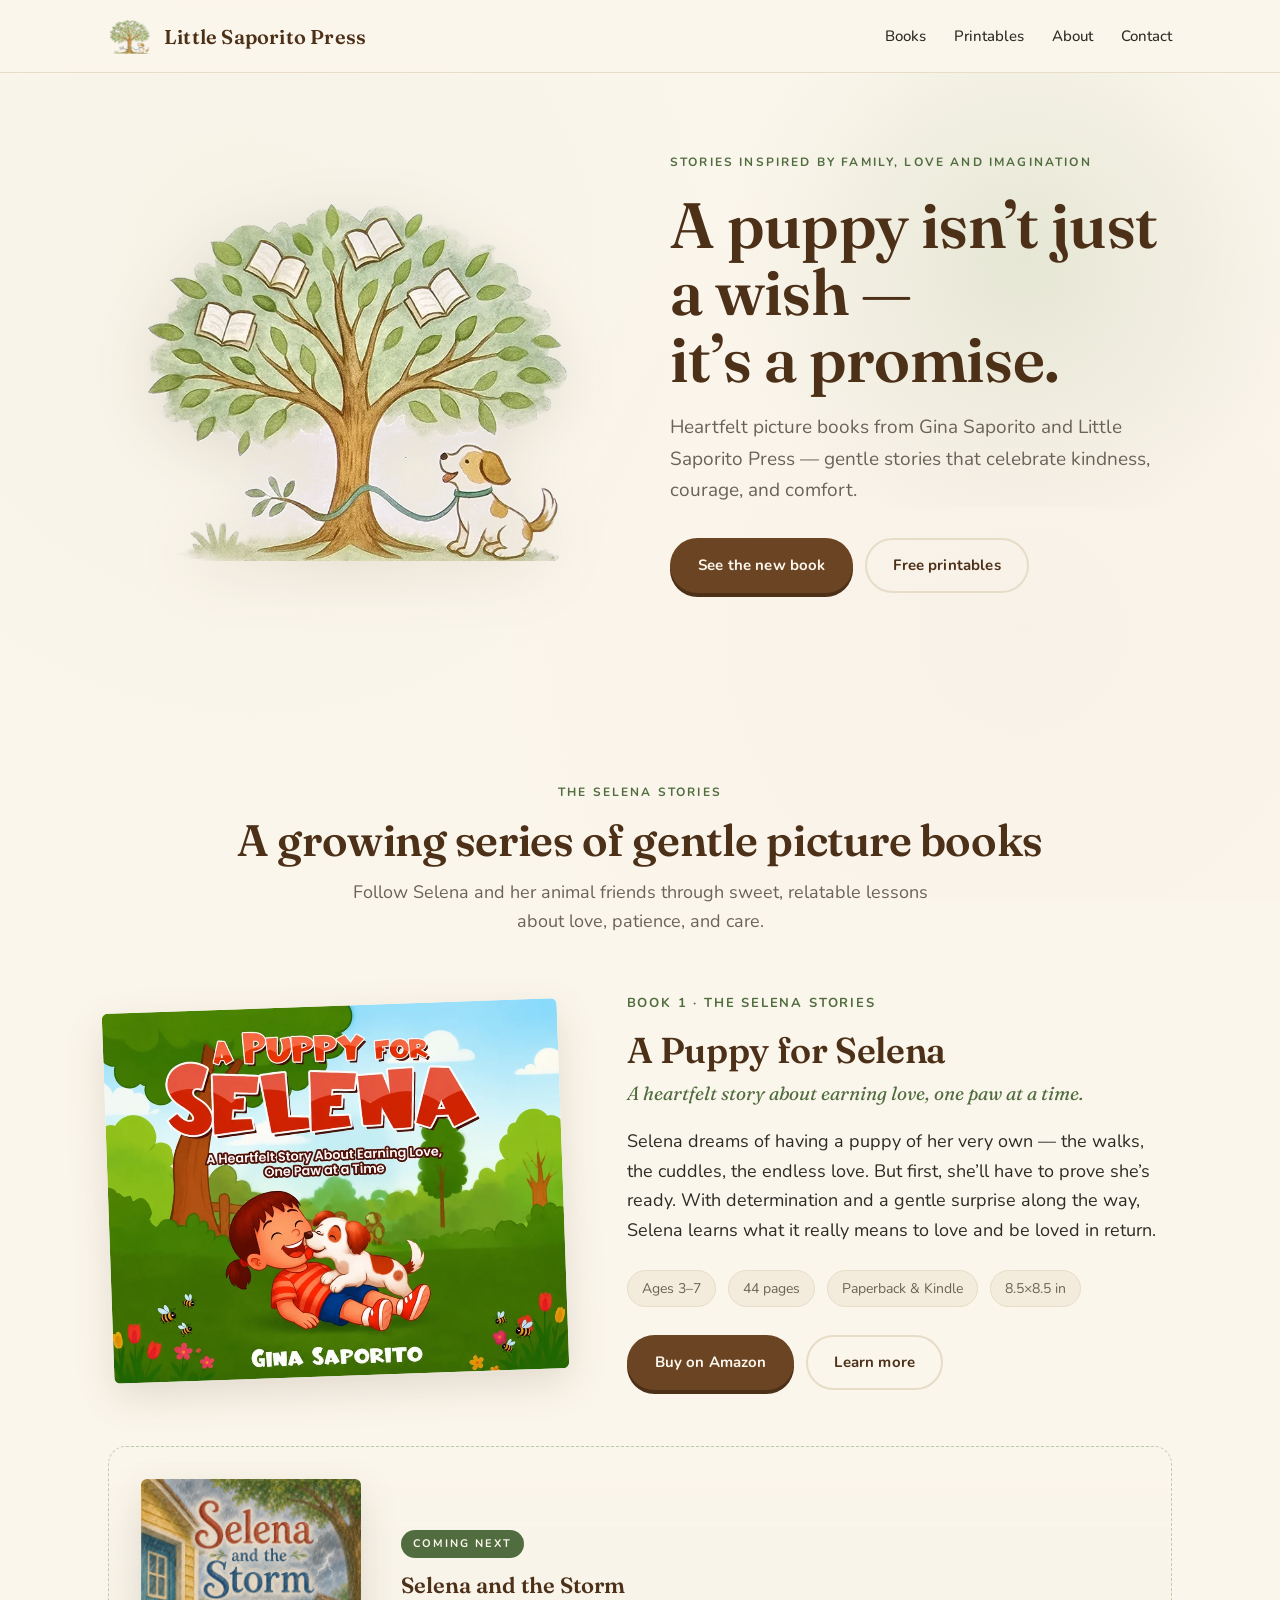
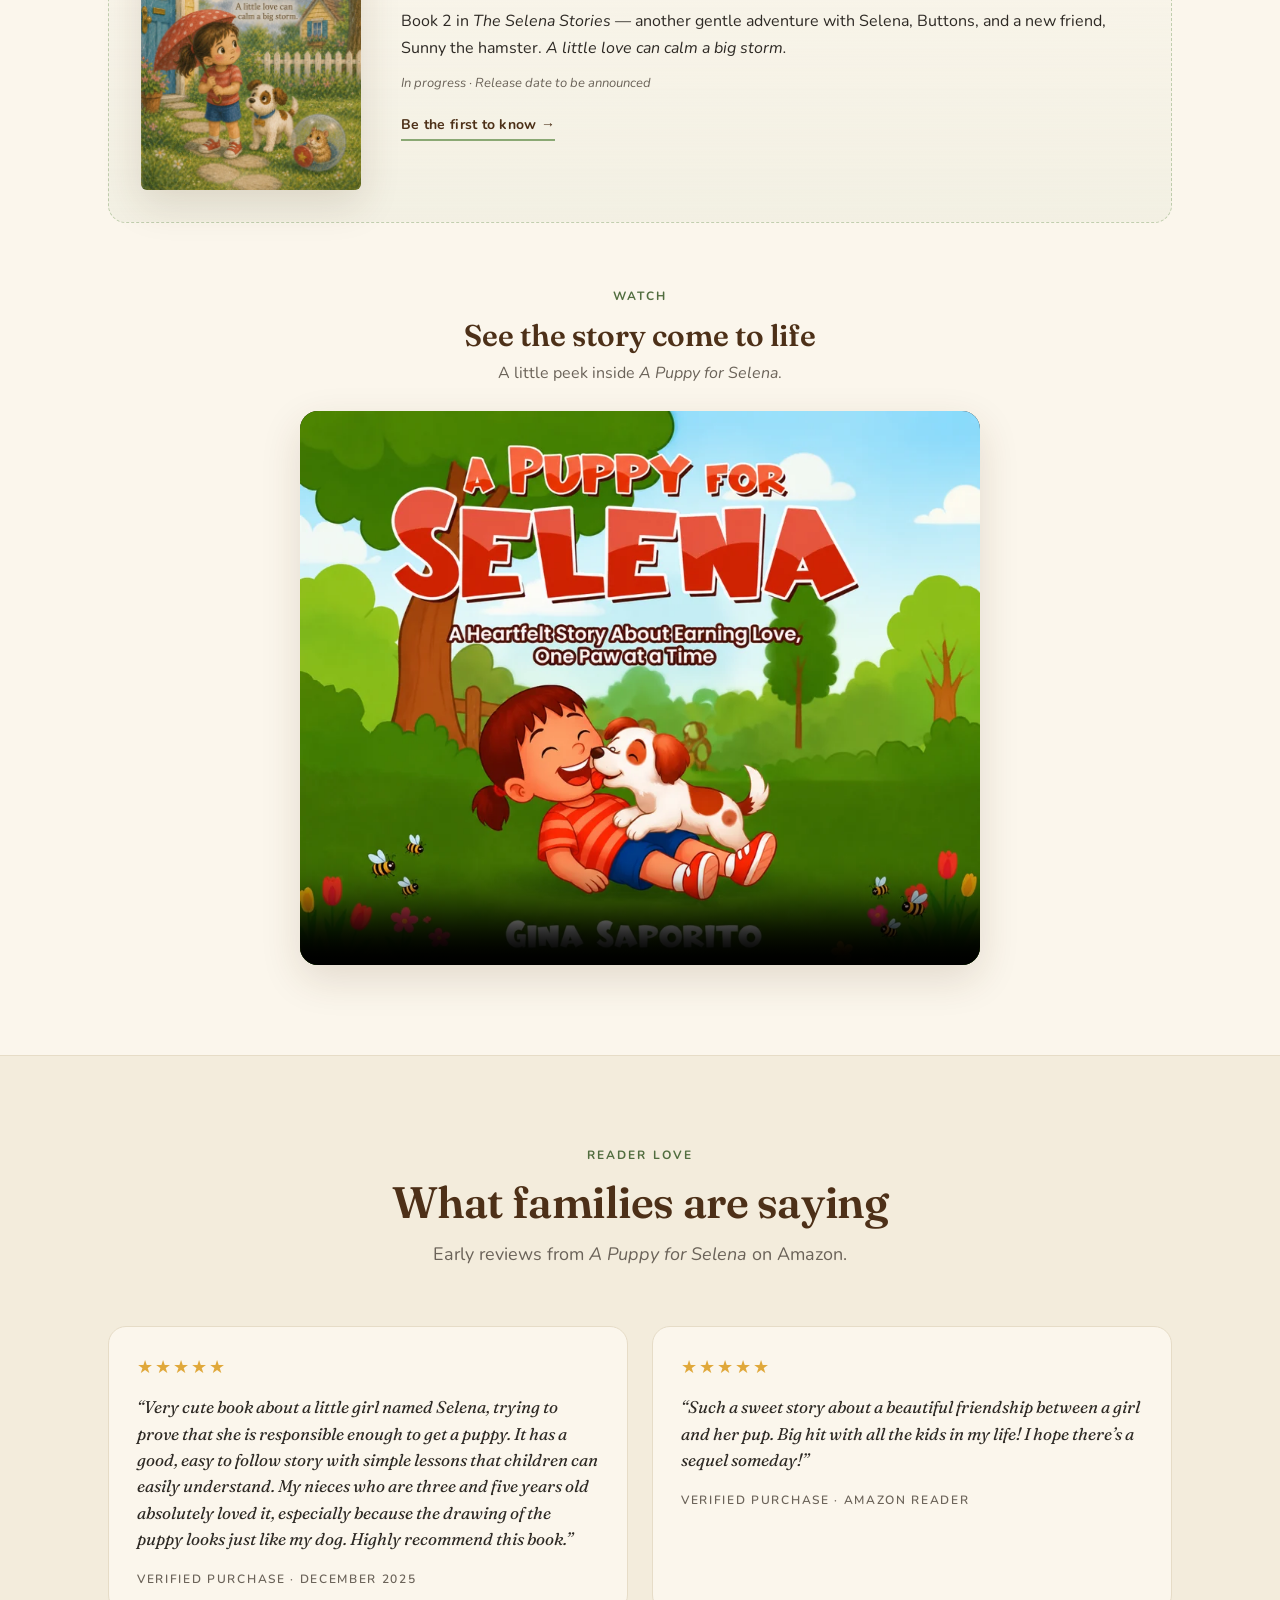
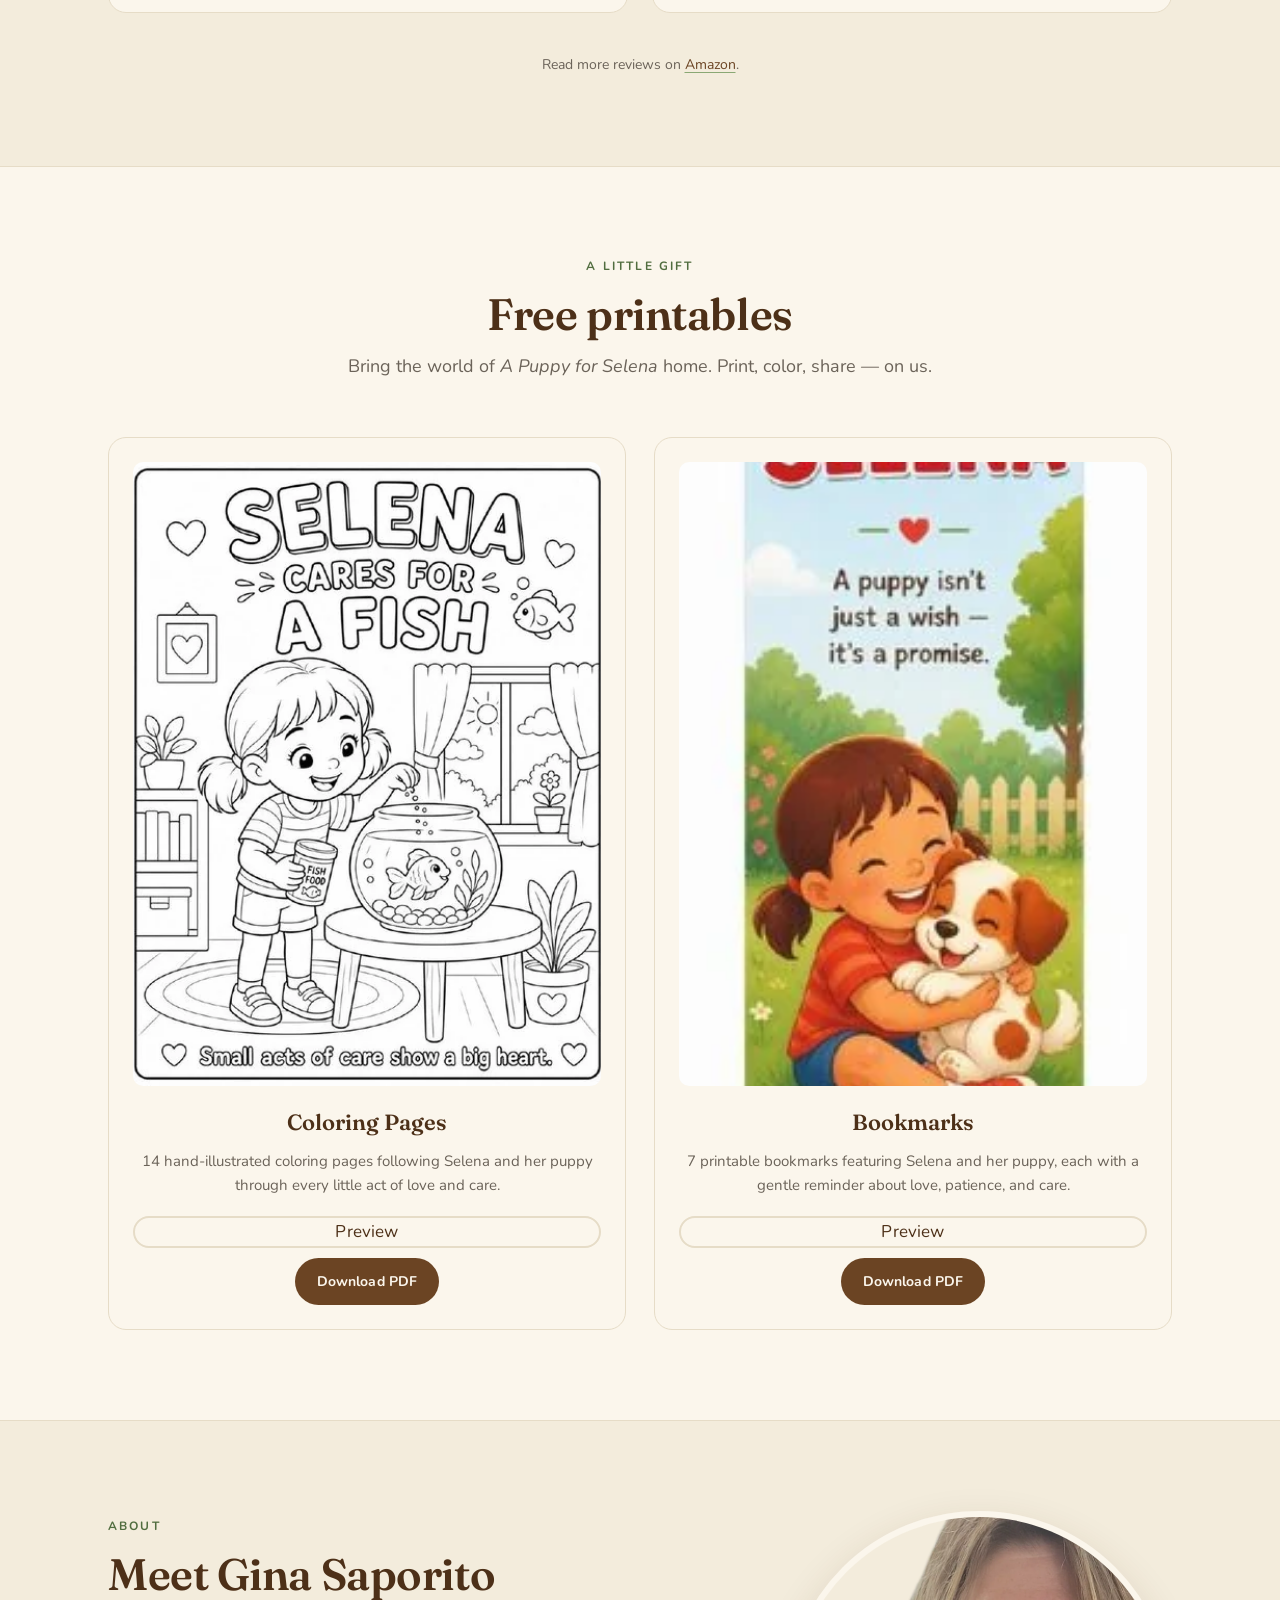
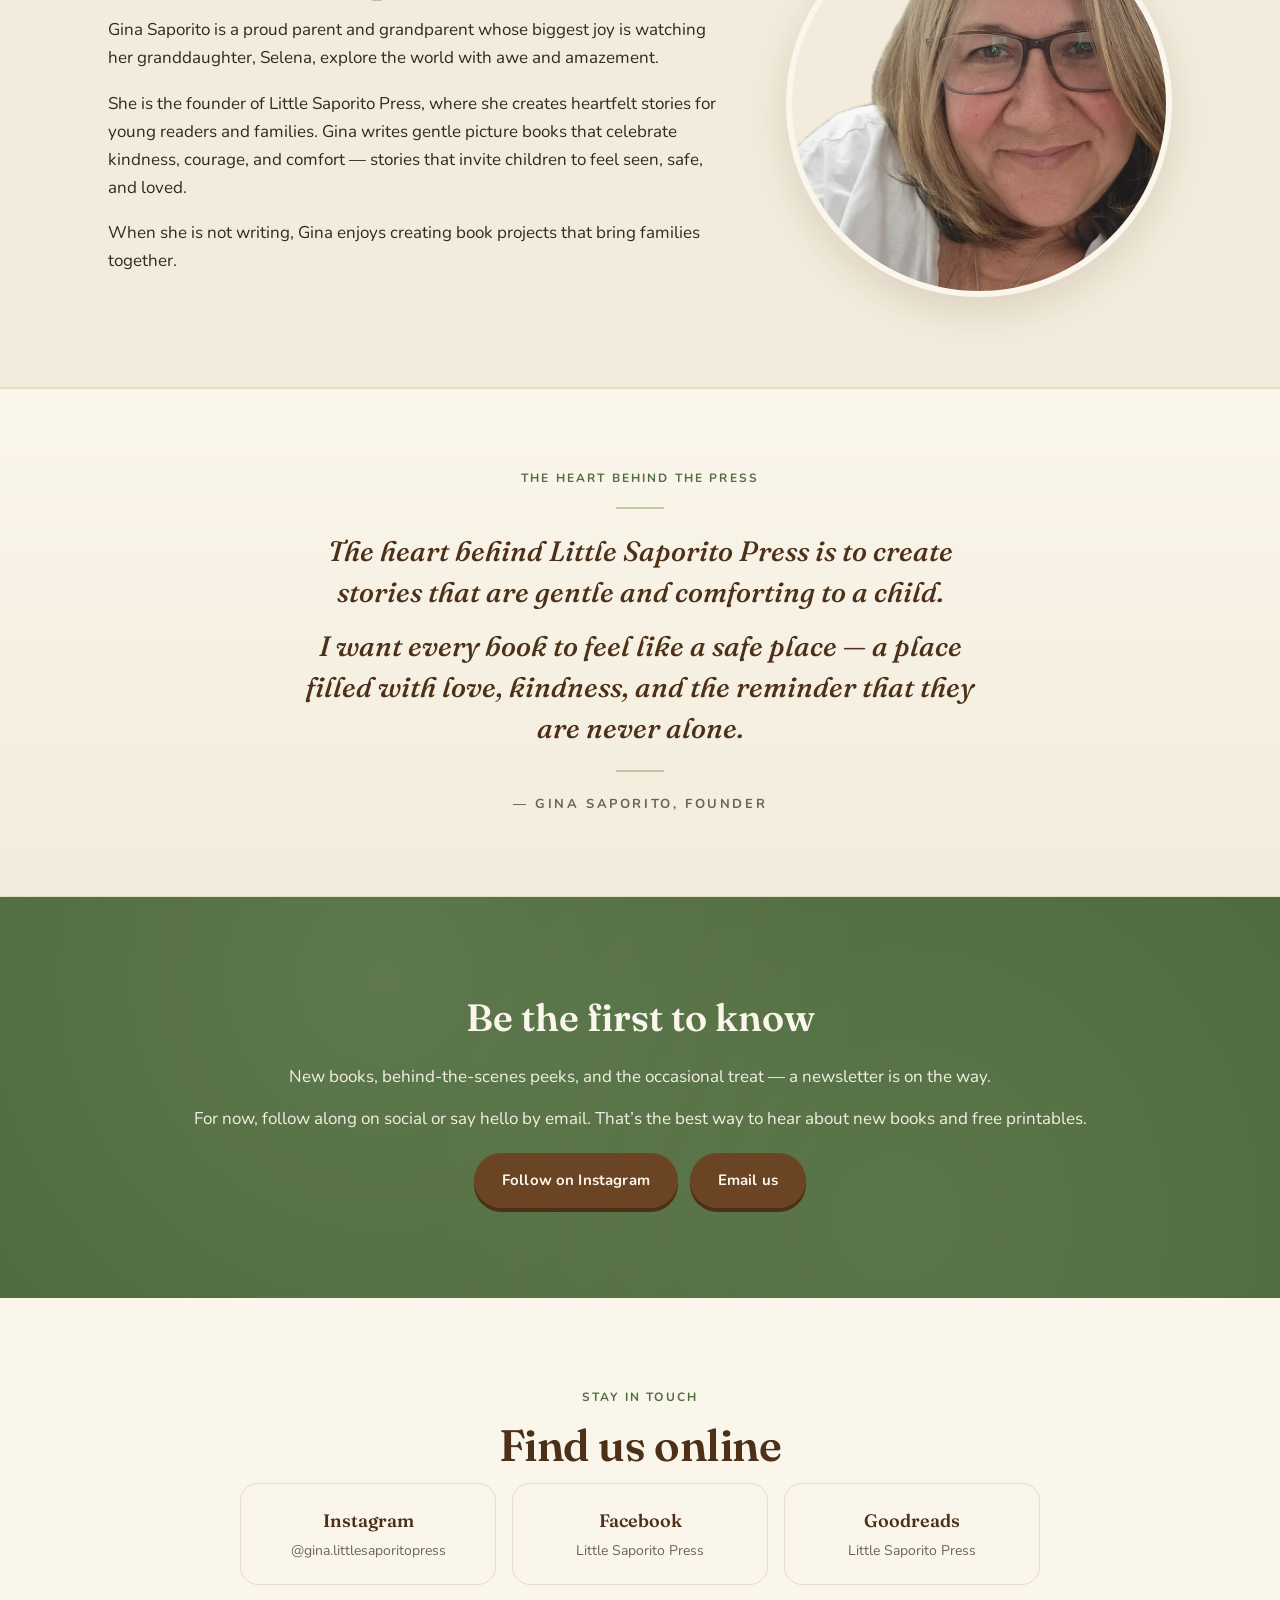
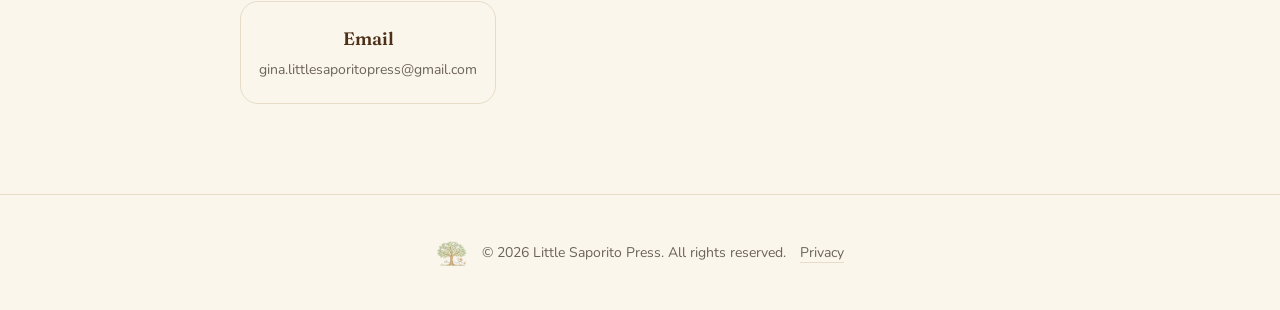
==== commit f0d212ed: "Remove leftover Ko-fi tip/support callout This section was supposed to be removed already (per an ea" ====
--- a/index.html
+++ b/index.html
@@ -219,18 +219,6 @@
             </div>
           </article>
         </div>
-
-        <!-- Soft support callout -->
-        <div class="support-callout">
-          <p class="support-text">
-            <strong>Enjoying these?</strong>
-            If they brought a smile to a little one in your life, consider leaving a tip to support Little Saporito Press. Every bit helps us keep making free things for kids.
-          </p>
-          <a href="https://ko-fi.com/littlesaporitopress" target="_blank" rel="noopener" class="btn btn-support">
-            <span aria-hidden="true">&#9829;</span> Support the press
-          </a>
-          <p class="support-note">Tips go directly to Gina. Free printables stay free, always.</p>
-        </div>
       </div>
     </section>
 
--- a/style.css
+++ b/style.css
@@ -15,7 +15,6 @@
   --bark-deep:    #4d3018;   /* darker hover state */
   --leaf:         #8aa874;   /* sage green from the leaves */
   --leaf-deep:    #516d3f;   /* deeper sage (darkened for AA text contrast) */
-  --rose:         #b97a86;   /* dusty rose from the logo border */
   --line:         #e6dcc7;   /* subtle border lines */
 
   /* Type */
@@ -390,66 +389,6 @@
   transform: scale(1.04);
 }
 
-/* ---------- Support / Ko-fi callout ---------- */
-.support-callout {
-  margin-top: 56px;
-  background: var(--paper);
-  border: 1px solid var(--line);
-  border-radius: var(--radius-lg);
-  padding: 32px 36px;
-  text-align: center;
-  max-width: 720px;
-  margin-left: auto;
-  margin-right: auto;
-  position: relative;
-}
-.support-callout::before {
-  content: "";
-  position: absolute;
-  top: -1px; left: -1px; right: -1px;
-  height: 4px;
-  background: linear-gradient(90deg, var(--leaf), var(--rose));
-  border-radius: var(--radius-lg) var(--radius-lg) 0 0;
-}
-.support-text {
-  font-size: 16px;
-  color: var(--ink);
-  margin: 0 0 22px;
-  line-height: 1.6;
-}
-.support-text strong {
-  color: var(--bark-deep);
-  font-weight: 700;
-}
-.btn-support {
-  display: inline-block;
-  background: #93535e;
-  color: var(--paper);
-  padding: 12px 26px;
-  border-radius: 999px;
-  font-weight: 700;
-  font-size: 15px;
-  text-decoration: none;
-  border: 2px solid transparent;
-  transition: transform 0.15s ease, background 0.2s ease, box-shadow 0.2s ease;
-  box-shadow: 0 4px 0 #6d3941;
-}
-.btn-support:hover {
-  background: #83454f;
-  transform: translateY(-2px);
-  box-shadow: 0 6px 0 #6d3941;
-}
-.btn-support:active {
-  transform: translateY(2px);
-  box-shadow: 0 2px 0 #6d3941;
-}
-.support-note {
-  margin: 14px 0 0;
-  font-size: 13px;
-  color: var(--ink-soft);
-  font-style: italic;
-}
-
 /* ---------- About ---------- */
 .about-grid {
   display: grid;
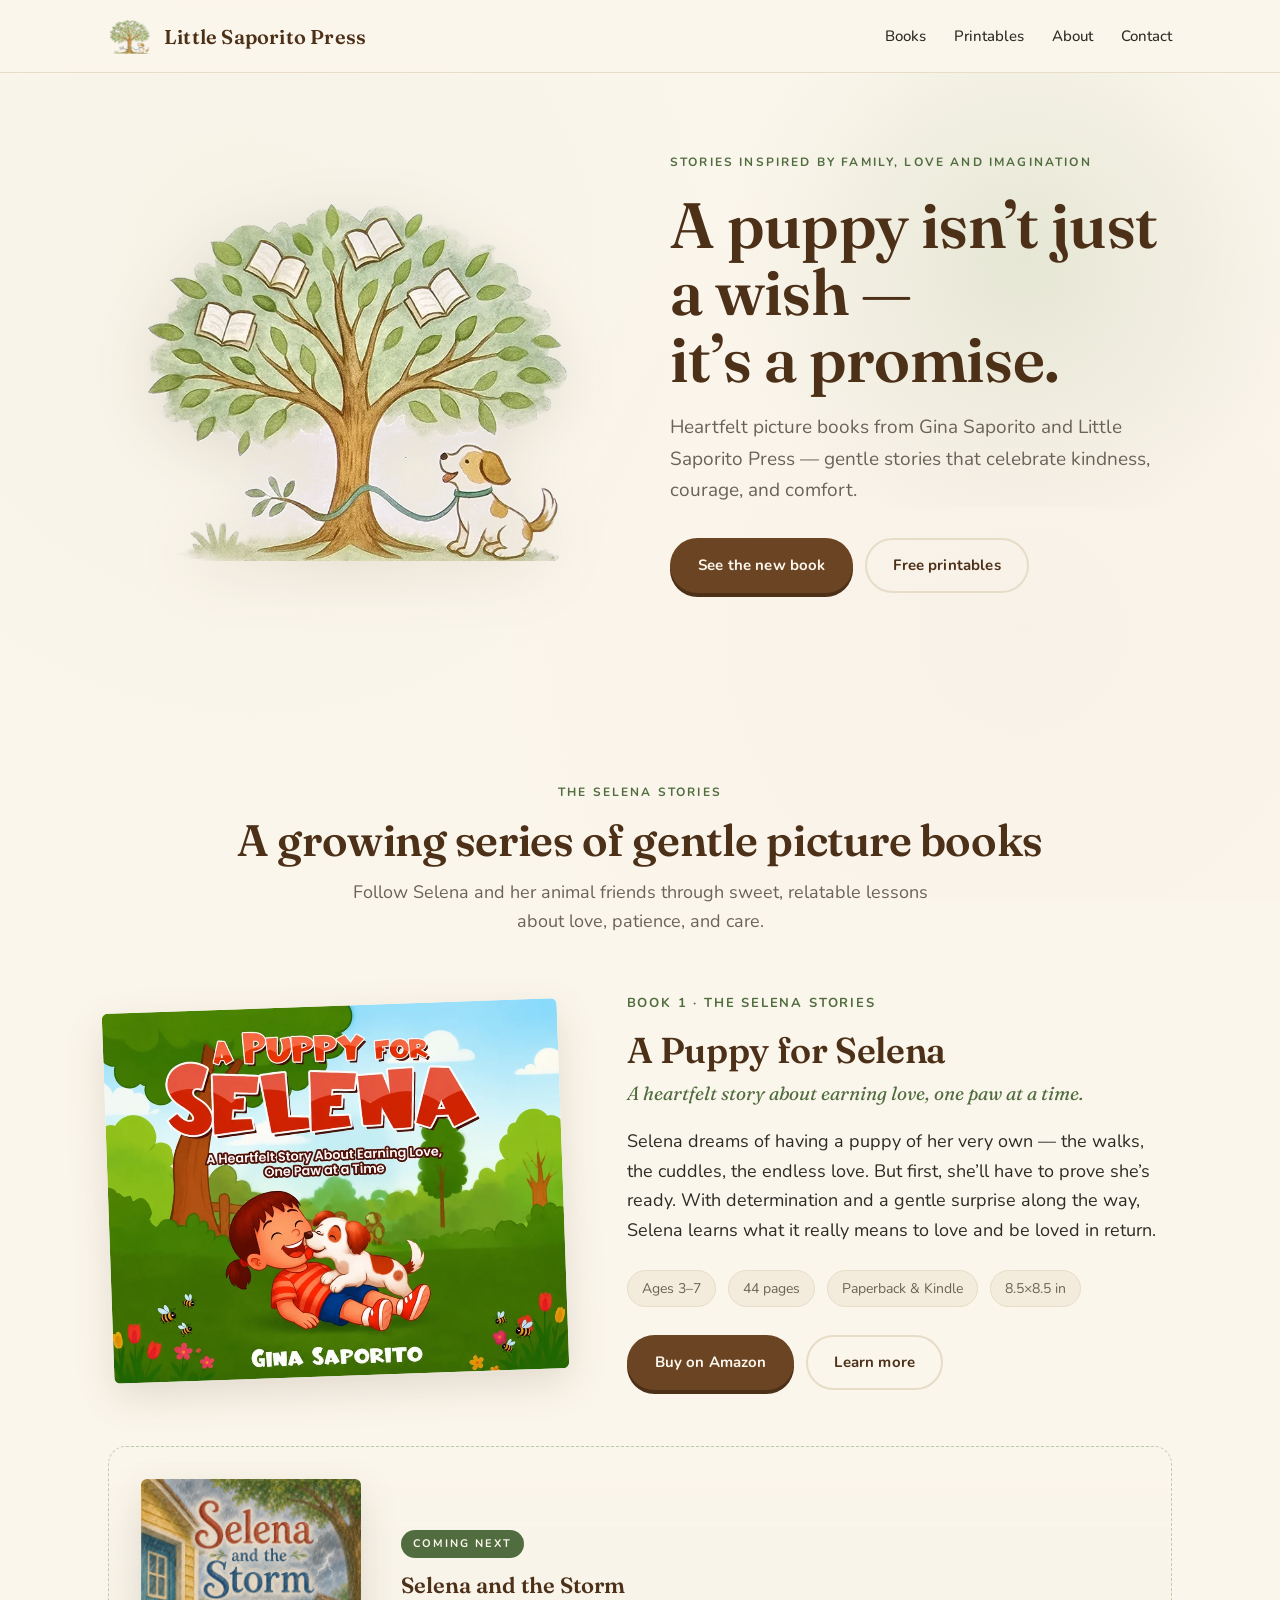
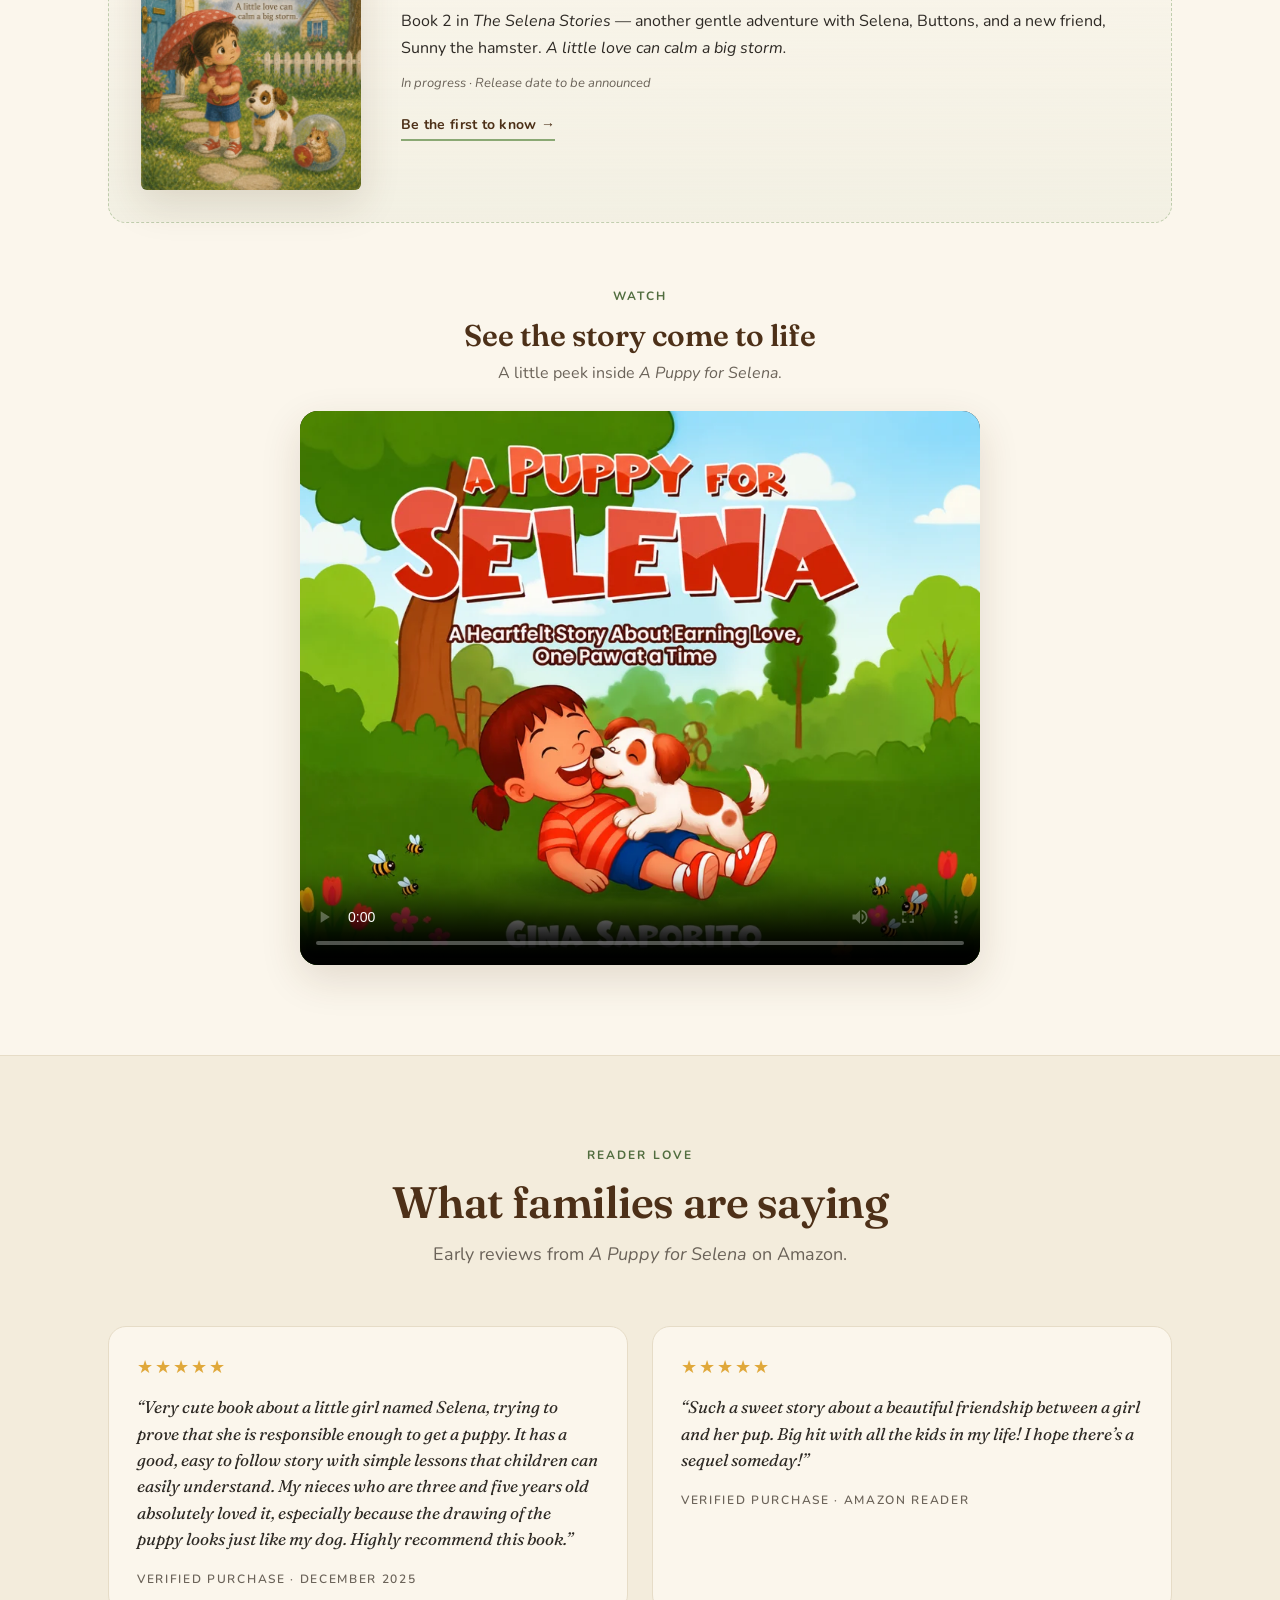
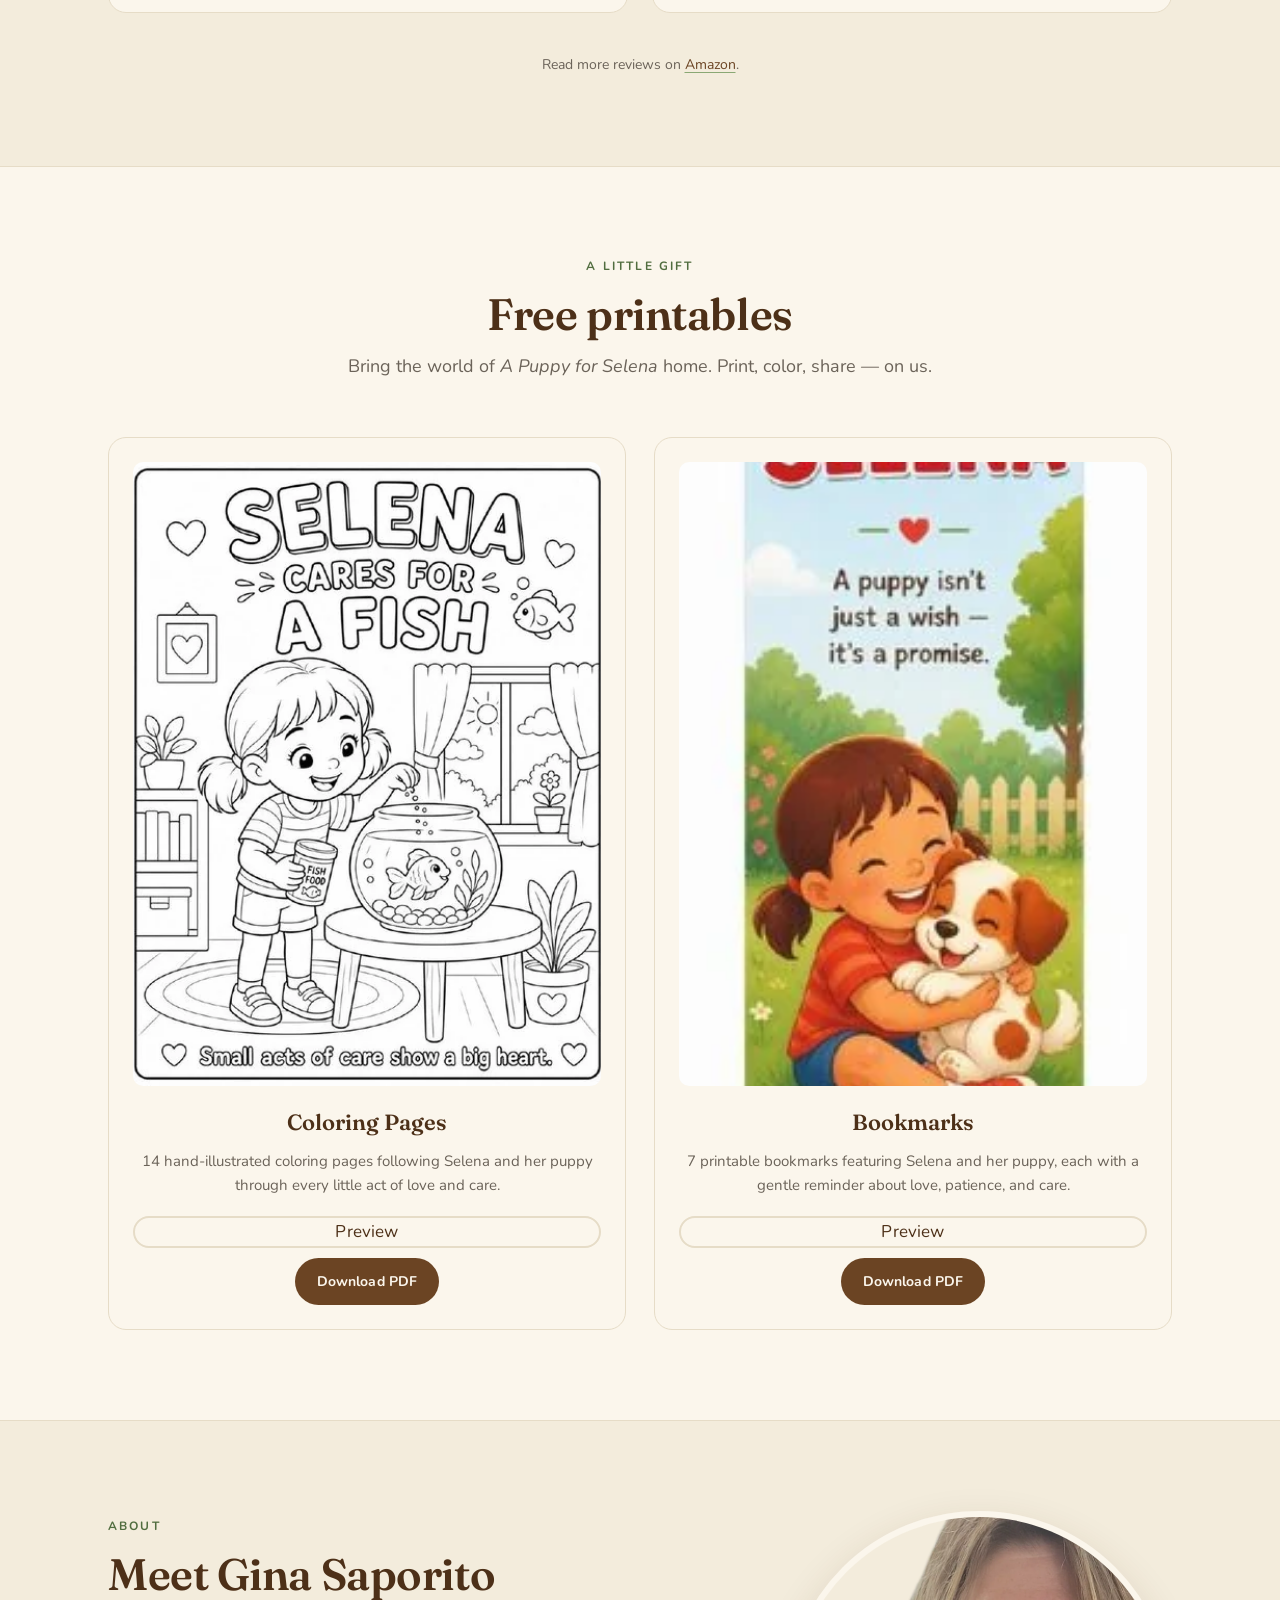
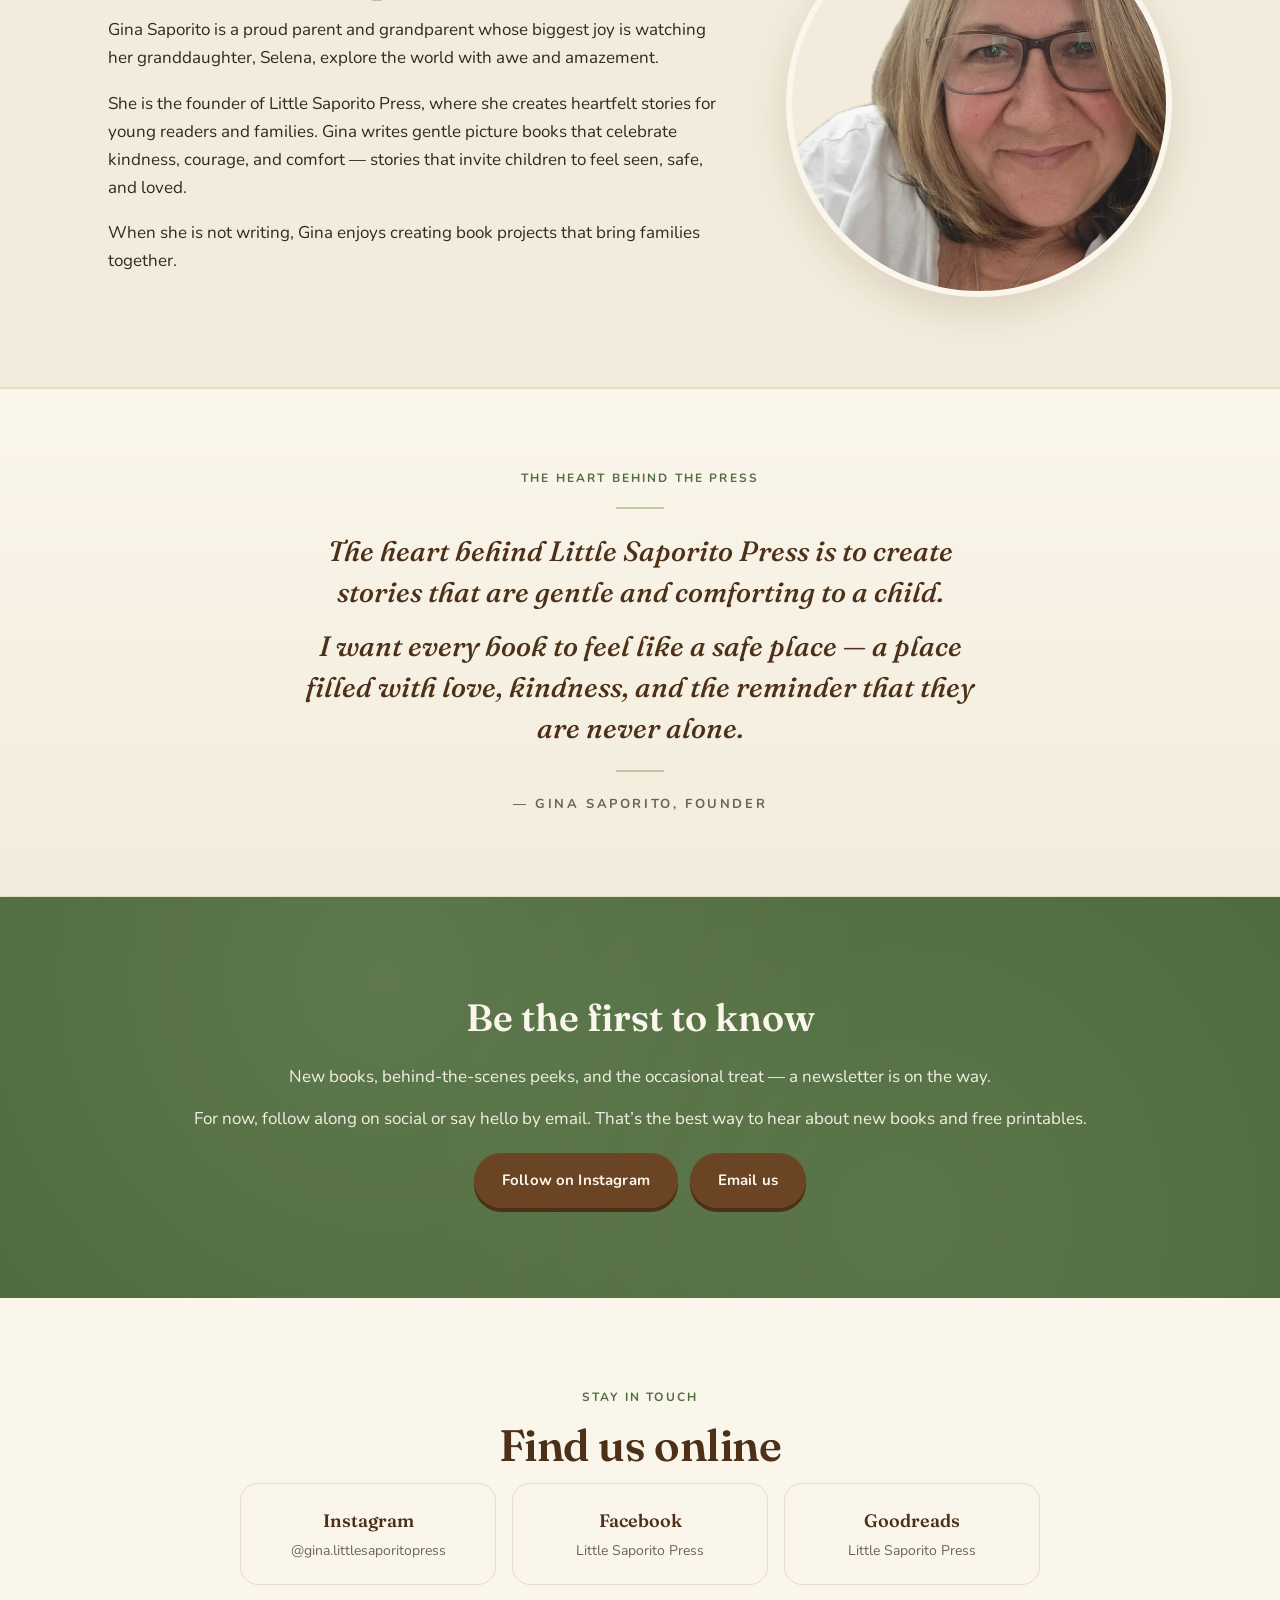
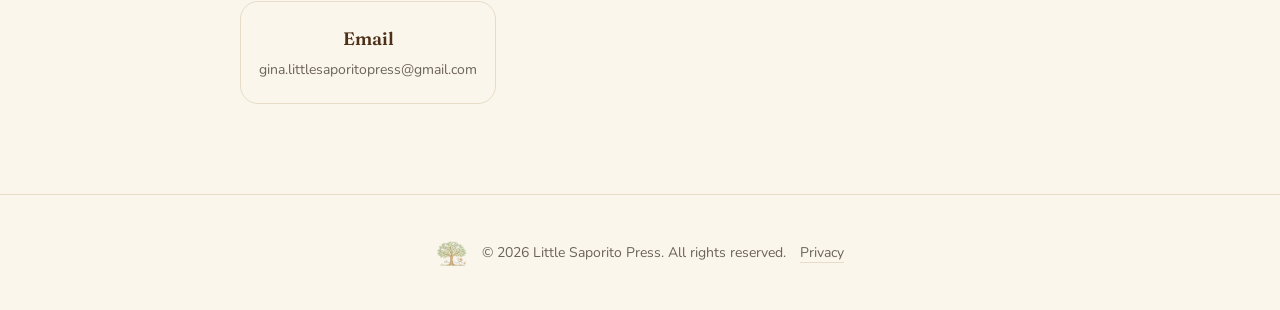
==== commit 22db0663: "Add sitewide Halloween seasonal decor layer, fix book rating, improve matching printable - Seasonal " ====
--- a/index.html
+++ b/index.html
@@ -56,6 +56,7 @@
   <link href="https://fonts.googleapis.com/css2?family=Fraunces:opsz,wght@9..144,500;9..144,600;9..144,700&family=Nunito:wght@400;500;600;700&display=swap" rel="stylesheet" />
 
   <link rel="stylesheet" href="style.css" />
+  <link rel="stylesheet" href="seasonal/seasonal.css" />
 
   <!-- Cloudflare Web Analytics -->
   <script type="module" src="https://static.cloudflareinsights.com/beacon.min.js" data-cf-beacon='{"token": "549547b28a324fef8c4798e4c450c4cd"}'></script>
@@ -186,6 +187,8 @@
         <p class="section-eyebrow">A little gift</p>
         <h2 class="section-title">Free printables</h2>
         <p class="section-sub">Bring the world of <em>A Puppy for Selena</em> home. Print, color, share &mdash; on us.</p>
+
+        <div id="seasonal-mount"></div>
 
         <div class="card-grid">
           <article class="card">
@@ -324,6 +327,8 @@
     </div>
   </div>
 
+  <script src="seasonal/seasons.js"></script>
+  <script src="seasonal/seasonal.js"></script>
   <script src="script.js"></script>
 </body>
 </html>
--- a/seasonal/seasonal.css
+++ b/seasonal/seasonal.css
@@ -0,0 +1,285 @@
+:root {
+  --seasonal-orange: #eb8c34;
+  --seasonal-orange-deep: #c96a1f;
+  --seasonal-purple: #6c4e9e;
+}
+
+/* ---- Banner ---- */
+
+.seasonal-banner {
+  margin: 0 0 1.75rem;
+  padding: 1.25rem 1.5rem;
+  background: linear-gradient(135deg, rgba(235, 140, 52, 0.08), rgba(108, 78, 158, 0.08));
+  border: 1px solid var(--line);
+  border-radius: var(--radius-lg);
+  text-align: center;
+}
+
+.seasonal-eyebrow {
+  margin: 0 0 0.4rem;
+  font-family: var(--font-body);
+  font-size: 0.78rem;
+  font-weight: 700;
+  letter-spacing: 0.08em;
+  text-transform: uppercase;
+  color: var(--seasonal-orange-deep);
+}
+
+.seasonal-heading {
+  margin: 0 0 0.5rem;
+  font-family: var(--font-display);
+  font-size: 1.5rem;
+  color: var(--ink);
+}
+
+.seasonal-sub {
+  margin: 0 auto;
+  max-width: 46rem;
+  font-family: var(--font-body);
+  color: var(--ink-soft);
+}
+
+.seasonal-card-grid {
+  margin-bottom: 1.25rem;
+  grid-template-columns: repeat(auto-fit, minmax(210px, 1fr));
+  gap: 18px;
+}
+
+.seasonal-card {
+  position: relative;
+  border: 1px dashed var(--seasonal-orange);
+  padding: 16px;
+}
+
+.seasonal-card h3 {
+  font-size: 17px;
+  margin: 12px 0 6px;
+}
+
+.seasonal-card p {
+  font-size: 13px;
+  margin: 0 0 12px;
+}
+
+.seasonal-card .card-actions {
+  gap: 8px;
+}
+
+.seasonal-card .btn-small {
+  padding: 8px 16px;
+  font-size: 12px;
+}
+
+.seasonal-pack {
+  text-align: center;
+  margin: 0.5rem 0 2rem;
+}
+
+@media (max-width: 880px) {
+  .seasonal-banner {
+    padding: 1rem 1.1rem;
+  }
+  .seasonal-heading {
+    font-size: 1.3rem;
+  }
+}
+
+@media (max-width: 600px) {
+  .seasonal-banner {
+    padding: 0.9rem 1rem;
+  }
+}
+
+/* ---- Lights ---- */
+
+.seasonal-lights {
+  position: fixed;
+  inset: 0;
+  z-index: 55;
+  pointer-events: none;
+}
+
+.seasonal-lights-edge {
+  position: fixed;
+  display: flex;
+  justify-content: space-evenly;
+}
+
+.seasonal-lights-top,
+.seasonal-lights-bottom {
+  left: 0;
+  right: 0;
+  height: 14px;
+  align-items: center;
+}
+
+.seasonal-lights-top {
+  top: 0;
+}
+
+.seasonal-lights-bottom {
+  bottom: 0;
+}
+
+.seasonal-lights-left,
+.seasonal-lights-right {
+  top: 0;
+  bottom: 0;
+  width: 14px;
+  flex-direction: column;
+  align-items: center;
+}
+
+.seasonal-lights-left {
+  left: 0;
+}
+
+.seasonal-lights-right {
+  right: 0;
+}
+
+.seasonal-lights-edge::before {
+  content: "";
+  position: absolute;
+  background: rgba(58, 46, 38, 0.4);
+}
+
+.seasonal-lights-top::before,
+.seasonal-lights-bottom::before {
+  left: 0;
+  right: 0;
+  top: 50%;
+  height: 2px;
+  transform: translateY(-50%);
+}
+
+.seasonal-lights-left::before,
+.seasonal-lights-right::before {
+  top: 0;
+  bottom: 0;
+  left: 50%;
+  width: 2px;
+  transform: translateX(-50%);
+}
+
+.seasonal-light {
+  width: 9px;
+  height: 9px;
+  border-radius: 50%;
+  background: var(--seasonal-orange);
+  box-shadow: 0 0 6px 2px rgba(235, 140, 52, 0.75);
+  animation: seasonal-twinkle 2.4s ease-in-out infinite;
+}
+
+.seasonal-light:nth-child(even) {
+  background: var(--seasonal-purple);
+  box-shadow: 0 0 6px 2px rgba(108, 78, 158, 0.75);
+  animation-delay: 0.6s;
+}
+
+.seasonal-light:nth-child(3n) {
+  animation-delay: 1.2s;
+}
+
+.seasonal-light:nth-child(4n) {
+  animation-delay: 1.8s;
+}
+
+@keyframes seasonal-twinkle {
+  0%,
+  100% {
+    opacity: 0.55;
+    transform: scale(0.85);
+  }
+  50% {
+    opacity: 1;
+    transform: scale(1.1);
+  }
+}
+
+html.seasonal-decor-off .seasonal-lights {
+  display: none;
+}
+
+/* ---- Overlay (subtle sitewide vignette) ---- */
+
+.seasonal-overlay {
+  position: fixed;
+  inset: 0;
+  z-index: 2;
+  pointer-events: none;
+  background:
+    radial-gradient(ellipse at center, transparent 45%, rgba(235, 140, 52, 0.05) 100%),
+    linear-gradient(
+      to bottom,
+      rgba(108, 78, 158, 0.04),
+      transparent 20%,
+      transparent 80%,
+      rgba(108, 78, 158, 0.04)
+    );
+}
+
+html.seasonal-decor-off .seasonal-overlay {
+  display: none;
+}
+
+/* ---- Flyers (bat / ghost) ---- */
+
+.seasonal-flyer {
+  position: fixed;
+  top: 0;
+  left: 0;
+  width: 64px;
+  height: auto;
+  z-index: 54;
+  pointer-events: none;
+  opacity: 0;
+  transform: translate(0, 0);
+  filter: drop-shadow(0 2px 5px rgba(58, 46, 38, 0.45));
+}
+
+.seasonal-flyer.flying {
+  opacity: 1;
+  transition: transform 9s linear, opacity 0.6s ease;
+}
+
+html.seasonal-decor-off .seasonal-flyer {
+  display: none;
+}
+
+/* ---- Bouncer (jack-o'-lantern) ---- */
+
+.seasonal-bouncer {
+  position: fixed;
+  top: 0;
+  left: 0;
+  width: 72px;
+  height: auto;
+  z-index: 53;
+  pointer-events: none;
+  filter: drop-shadow(0 2px 5px rgba(58, 46, 38, 0.45));
+}
+
+html.seasonal-decor-off .seasonal-bouncer {
+  display: none;
+}
+
+/* ---- Decoration toggle ---- */
+
+.seasonal-decor-toggle {
+  position: fixed;
+  right: 1rem;
+  bottom: 1rem;
+  z-index: 41;
+  background: var(--paper);
+  color: var(--bark-deep);
+  box-shadow: var(--shadow-soft);
+}
+
+@media (max-width: 600px) {
+  .seasonal-decor-toggle {
+    right: 0.6rem;
+    bottom: 0.6rem;
+    font-size: 0.75rem;
+  }
+}
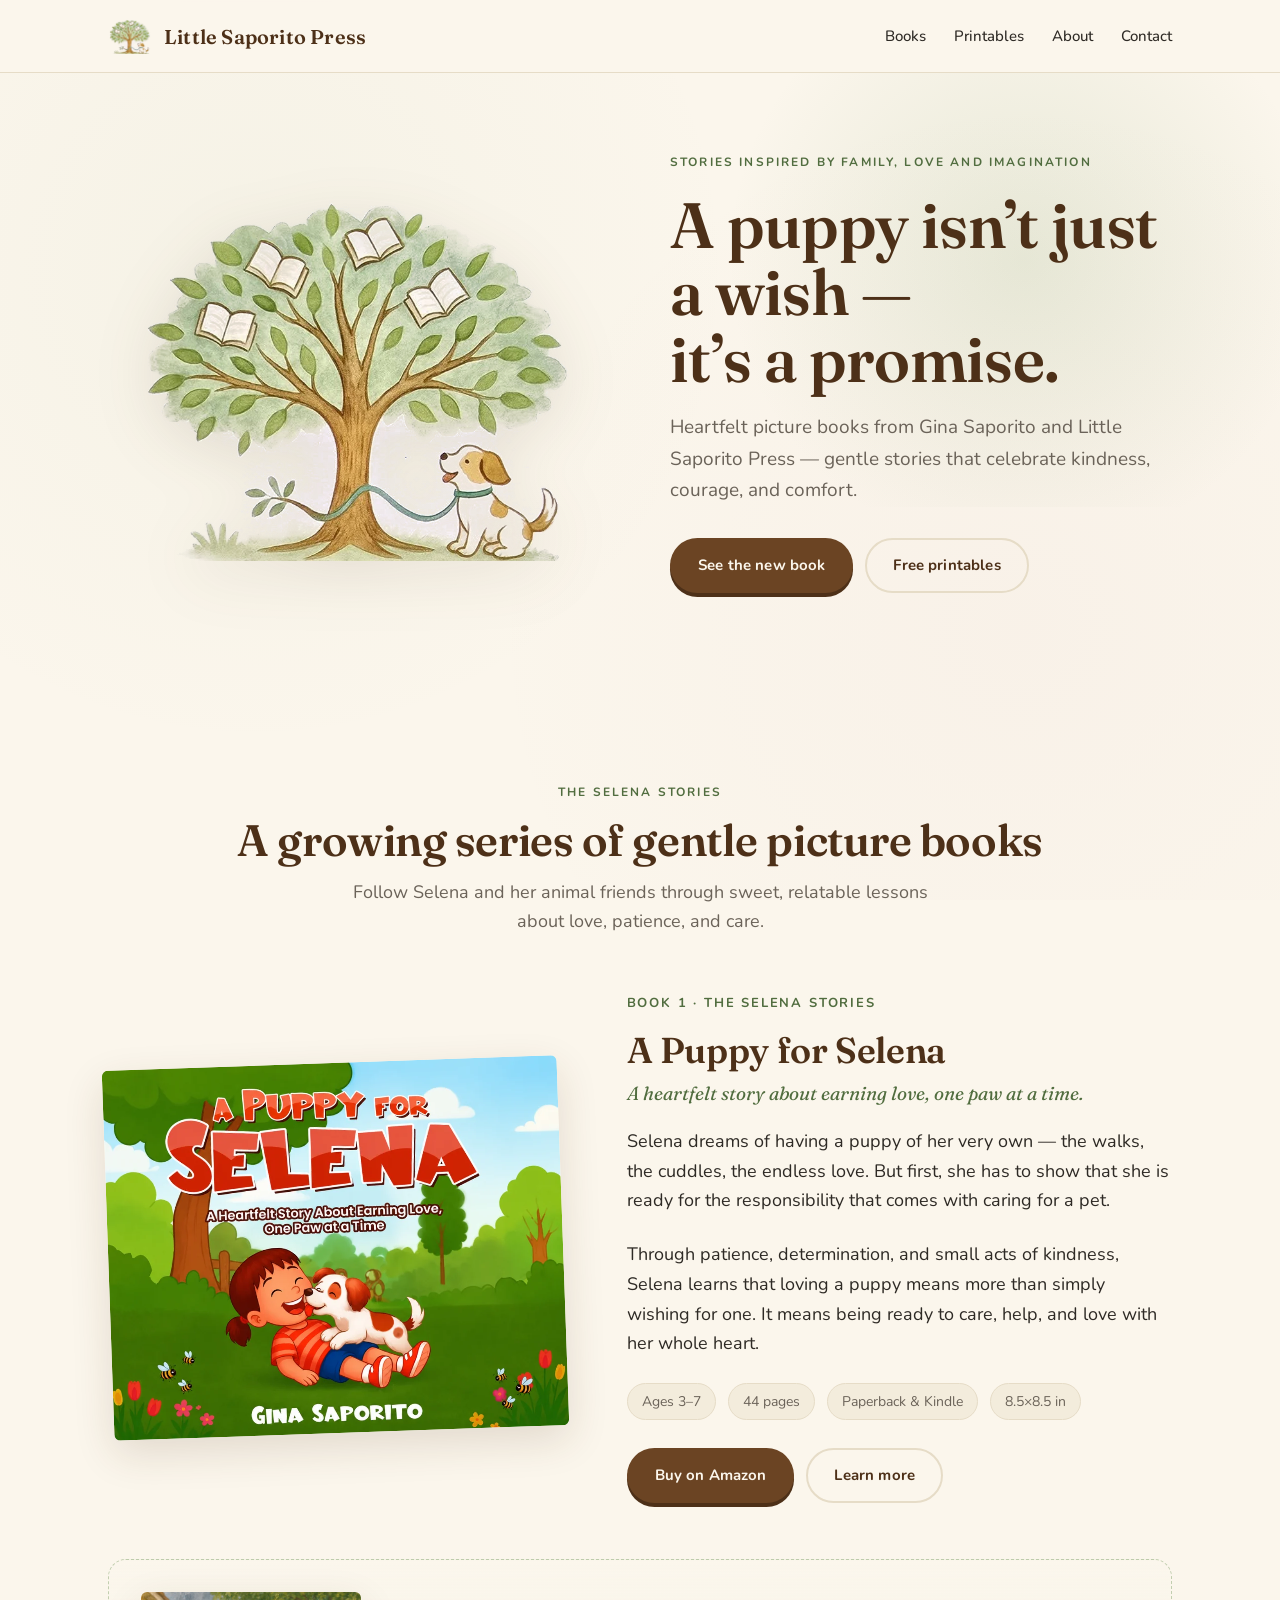
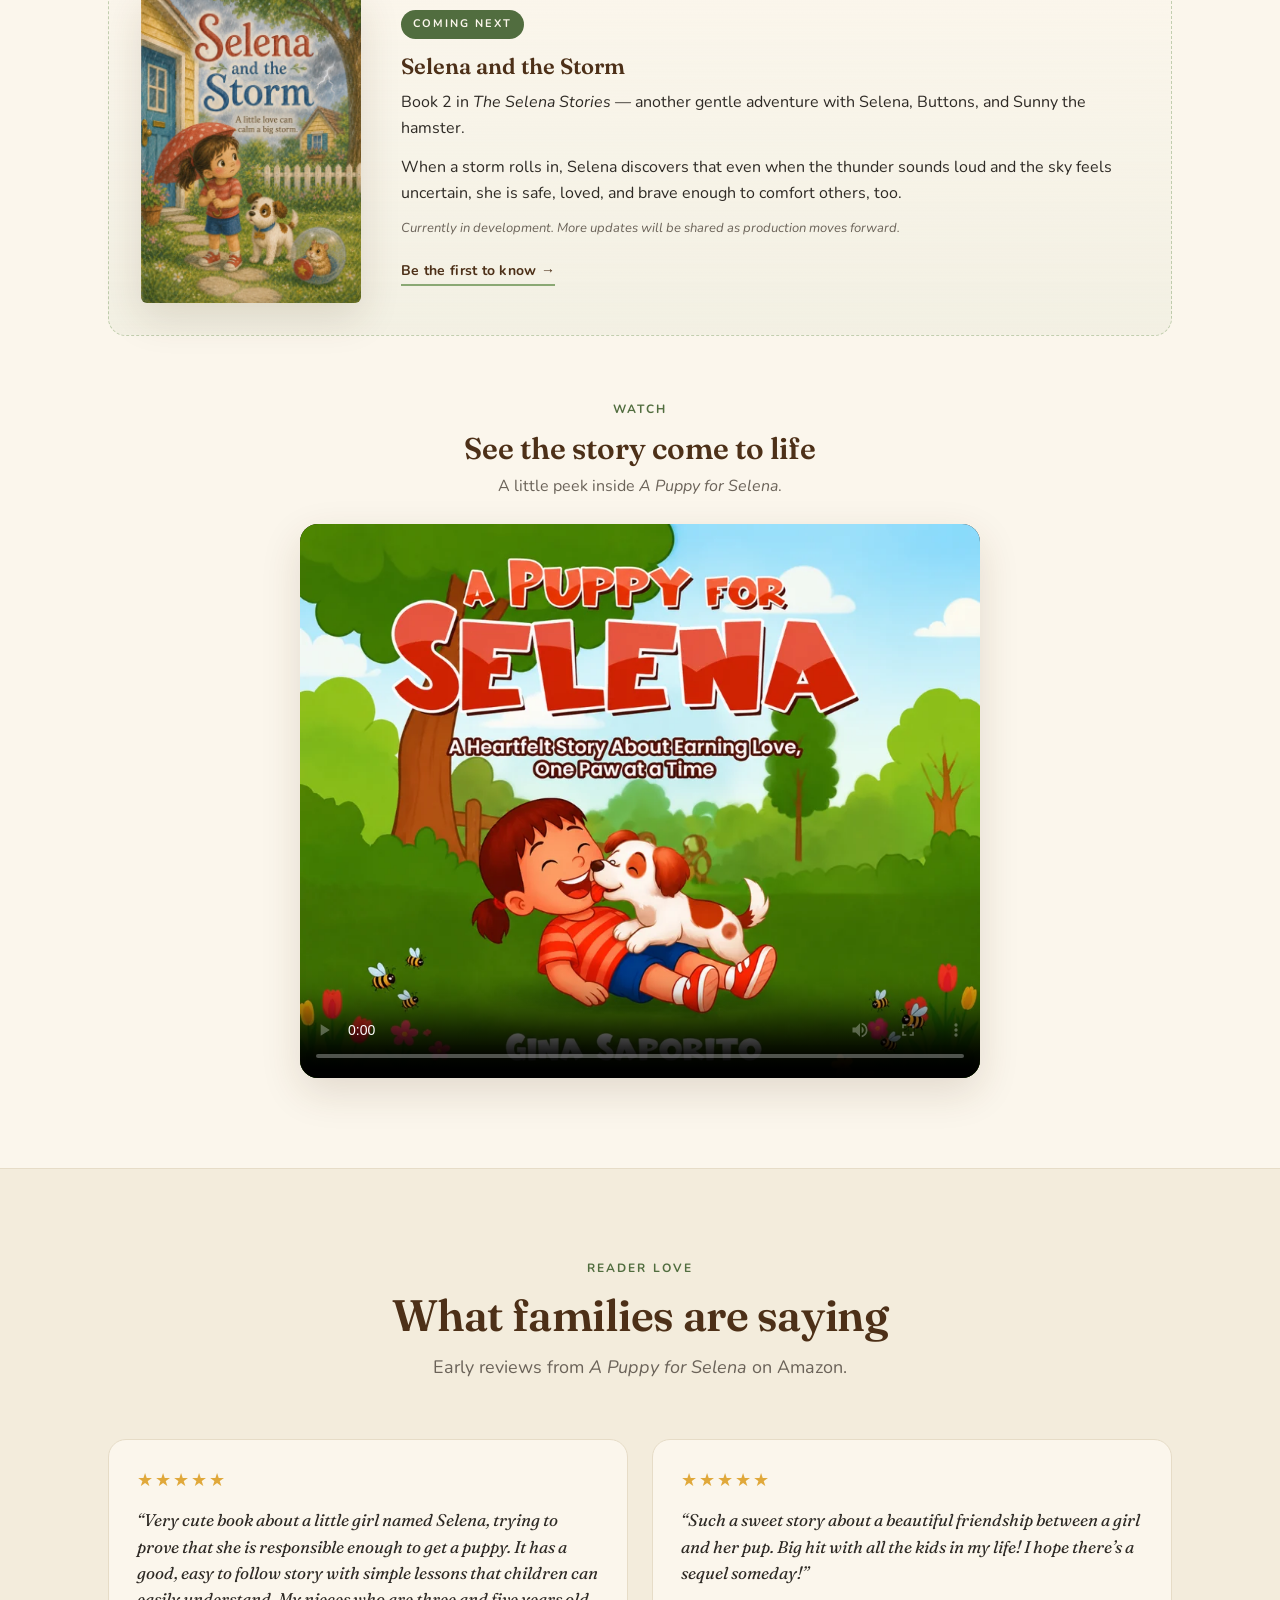
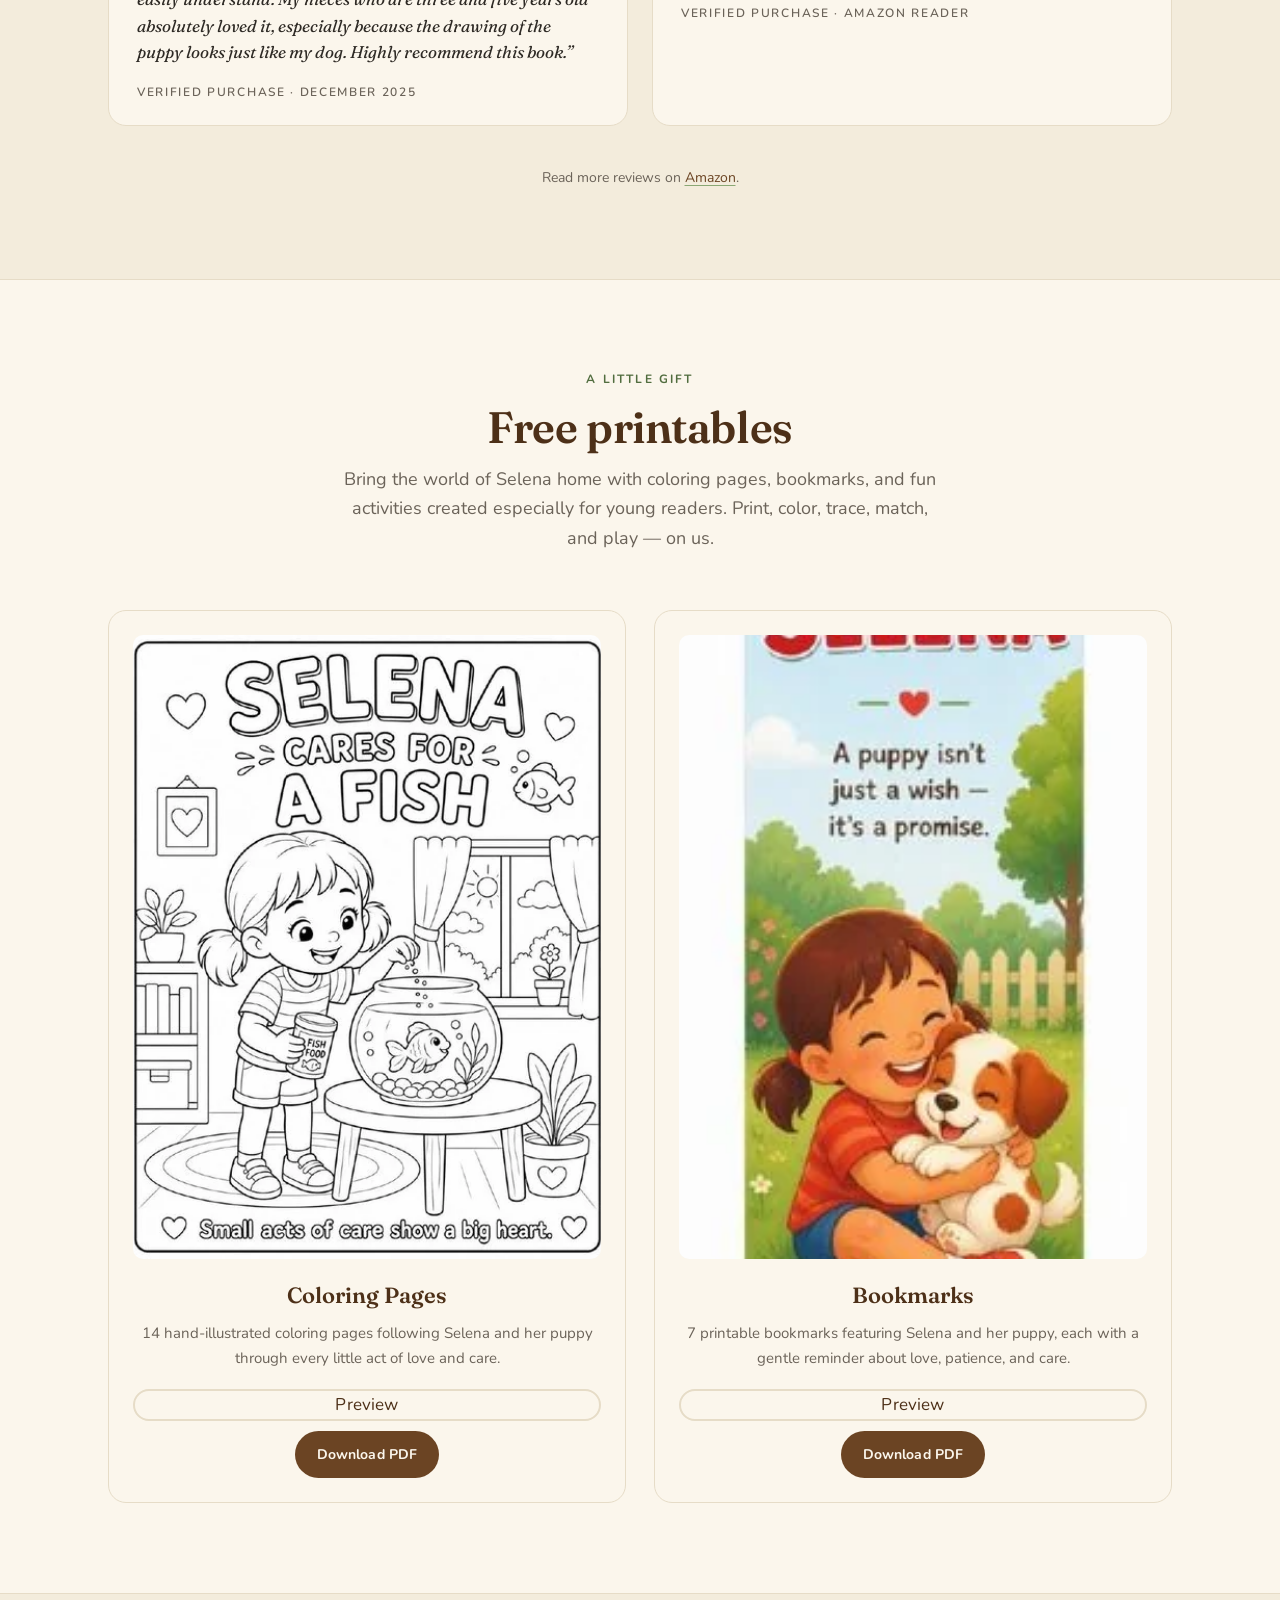
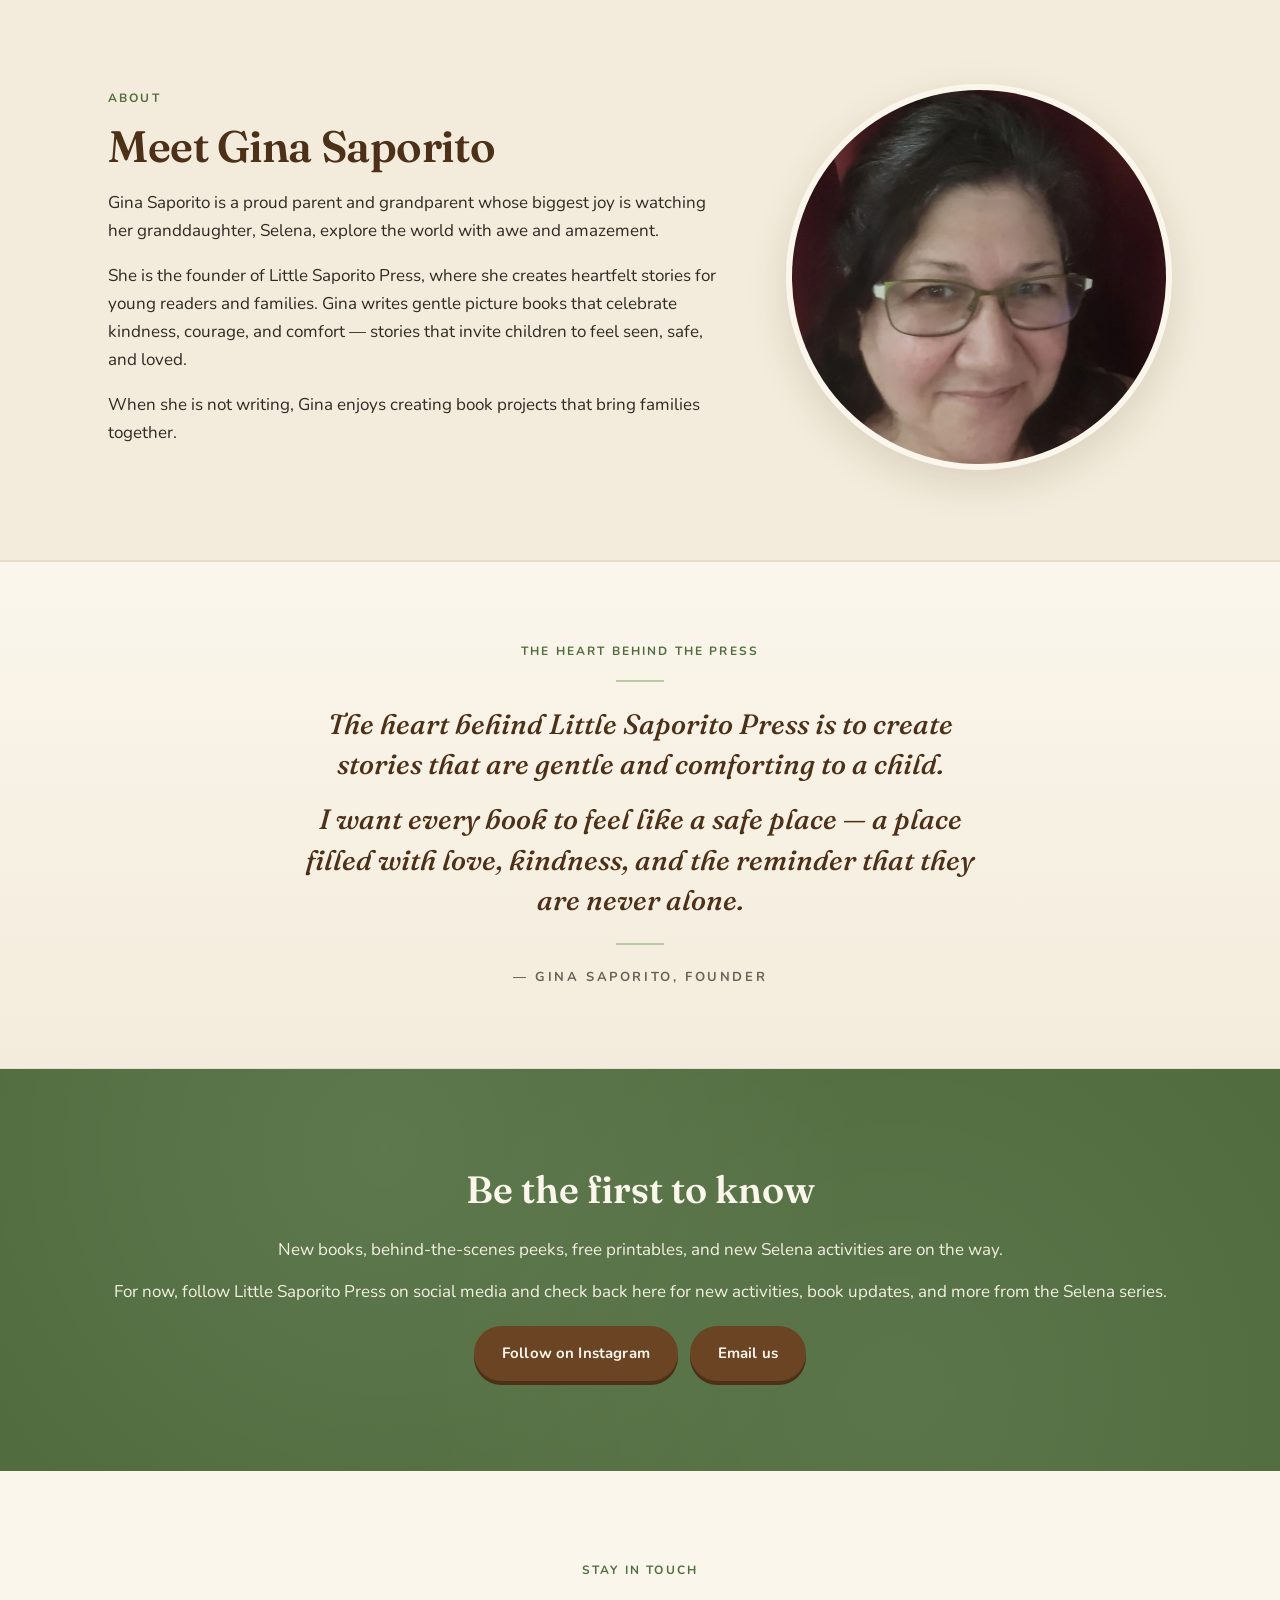
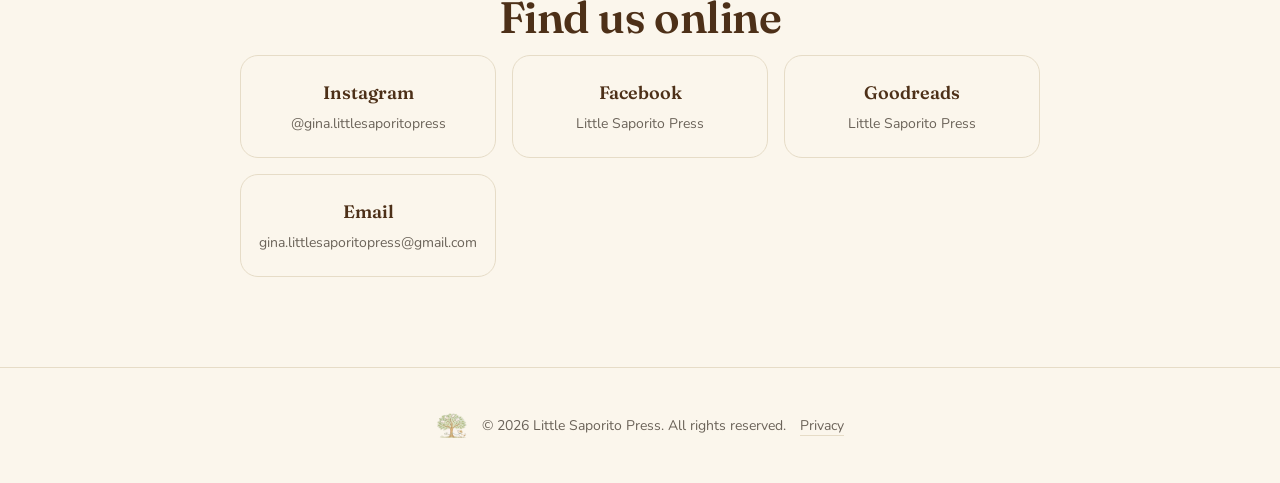
==== commit d347a898: "Update author photo and homepage copy; add fall seasonal roadmap - Replace author photo with author-" ====
--- a/index.html
+++ b/index.html
@@ -114,7 +114,8 @@
             <p class="book-meta">Book 1 &middot; The Selena Stories</p>
             <h3 class="feature-book-title">A Puppy for Selena</h3>
             <p class="book-tagline">A heartfelt story about earning love, one paw at a time.</p>
-            <p class="book-blurb">Selena dreams of having a puppy of her very own &mdash; the walks, the cuddles, the endless love. But first, she&rsquo;ll have to prove she&rsquo;s ready. With determination and a gentle surprise along the way, Selena learns what it really means to love and be loved in return.</p>
+            <p class="book-blurb">Selena dreams of having a puppy of her very own &mdash; the walks, the cuddles, the endless love. But first, she has to show that she is ready for the responsibility that comes with caring for a pet.</p>
+            <p class="book-blurb">Through patience, determination, and small acts of kindness, Selena learns that loving a puppy means more than simply wishing for one. It means being ready to care, help, and love with her whole heart.</p>
             <ul class="book-quick-facts">
               <li>Ages 3&ndash;7</li>
               <li>44 pages</li>
@@ -136,8 +137,9 @@
           <div class="series-next-body">
             <div class="series-card-tag series-card-tag-soon">Coming next</div>
             <h3 class="series-card-title">Selena and the Storm</h3>
-            <p class="series-card-desc">Book 2 in <em>The Selena Stories</em> &mdash; another gentle adventure with Selena, Buttons, and a new friend, Sunny the hamster. <em>A little love can calm a big storm.</em></p>
-            <p class="series-card-meta">In progress &middot; Release date to be announced</p>
+            <p class="series-card-desc">Book 2 in <em>The Selena Stories</em> &mdash; another gentle adventure with Selena, Buttons, and Sunny the hamster.</p>
+            <p class="series-card-desc">When a storm rolls in, Selena discovers that even when the thunder sounds loud and the sky feels uncertain, she is safe, loved, and brave enough to comfort others, too.</p>
+            <p class="series-card-meta">Currently in development. More updates will be shared as production moves forward.</p>
             <a href="#contact" class="link-arrow">Be the first to know &rarr;</a>
           </div>
         </div>
@@ -186,7 +188,7 @@
       <div class="container">
         <p class="section-eyebrow">A little gift</p>
         <h2 class="section-title">Free printables</h2>
-        <p class="section-sub">Bring the world of <em>A Puppy for Selena</em> home. Print, color, share &mdash; on us.</p>
+        <p class="section-sub">Bring the world of Selena home with coloring pages, bookmarks, and fun activities created especially for young readers. Print, color, trace, match, and play &mdash; on us.</p>
 
         <div id="seasonal-mount"></div>
 
@@ -257,8 +259,8 @@
     <section class="section section-accent">
       <div class="container newsletter">
         <h2>Be the first to know</h2>
-        <p>New books, behind-the-scenes peeks, and the occasional treat &mdash; a newsletter is on the way.</p>
-        <p>For now, follow along on social or say hello by email. That&rsquo;s the best way to hear about new books and free printables.</p>
+        <p>New books, behind-the-scenes peeks, free printables, and new Selena activities are on the way.</p>
+        <p>For now, follow Little Saporito Press on social media and check back here for new activities, book updates, and more from the Selena series.</p>
         <div class="hero-actions">
           <a href="https://www.instagram.com/gina.littlesaporitopress" target="_blank" rel="noopener" class="btn btn-primary">Follow on Instagram</a>
           <a href="mailto:gina.littlesaporitopress@gmail.com" class="btn btn-primary">Email us</a>
